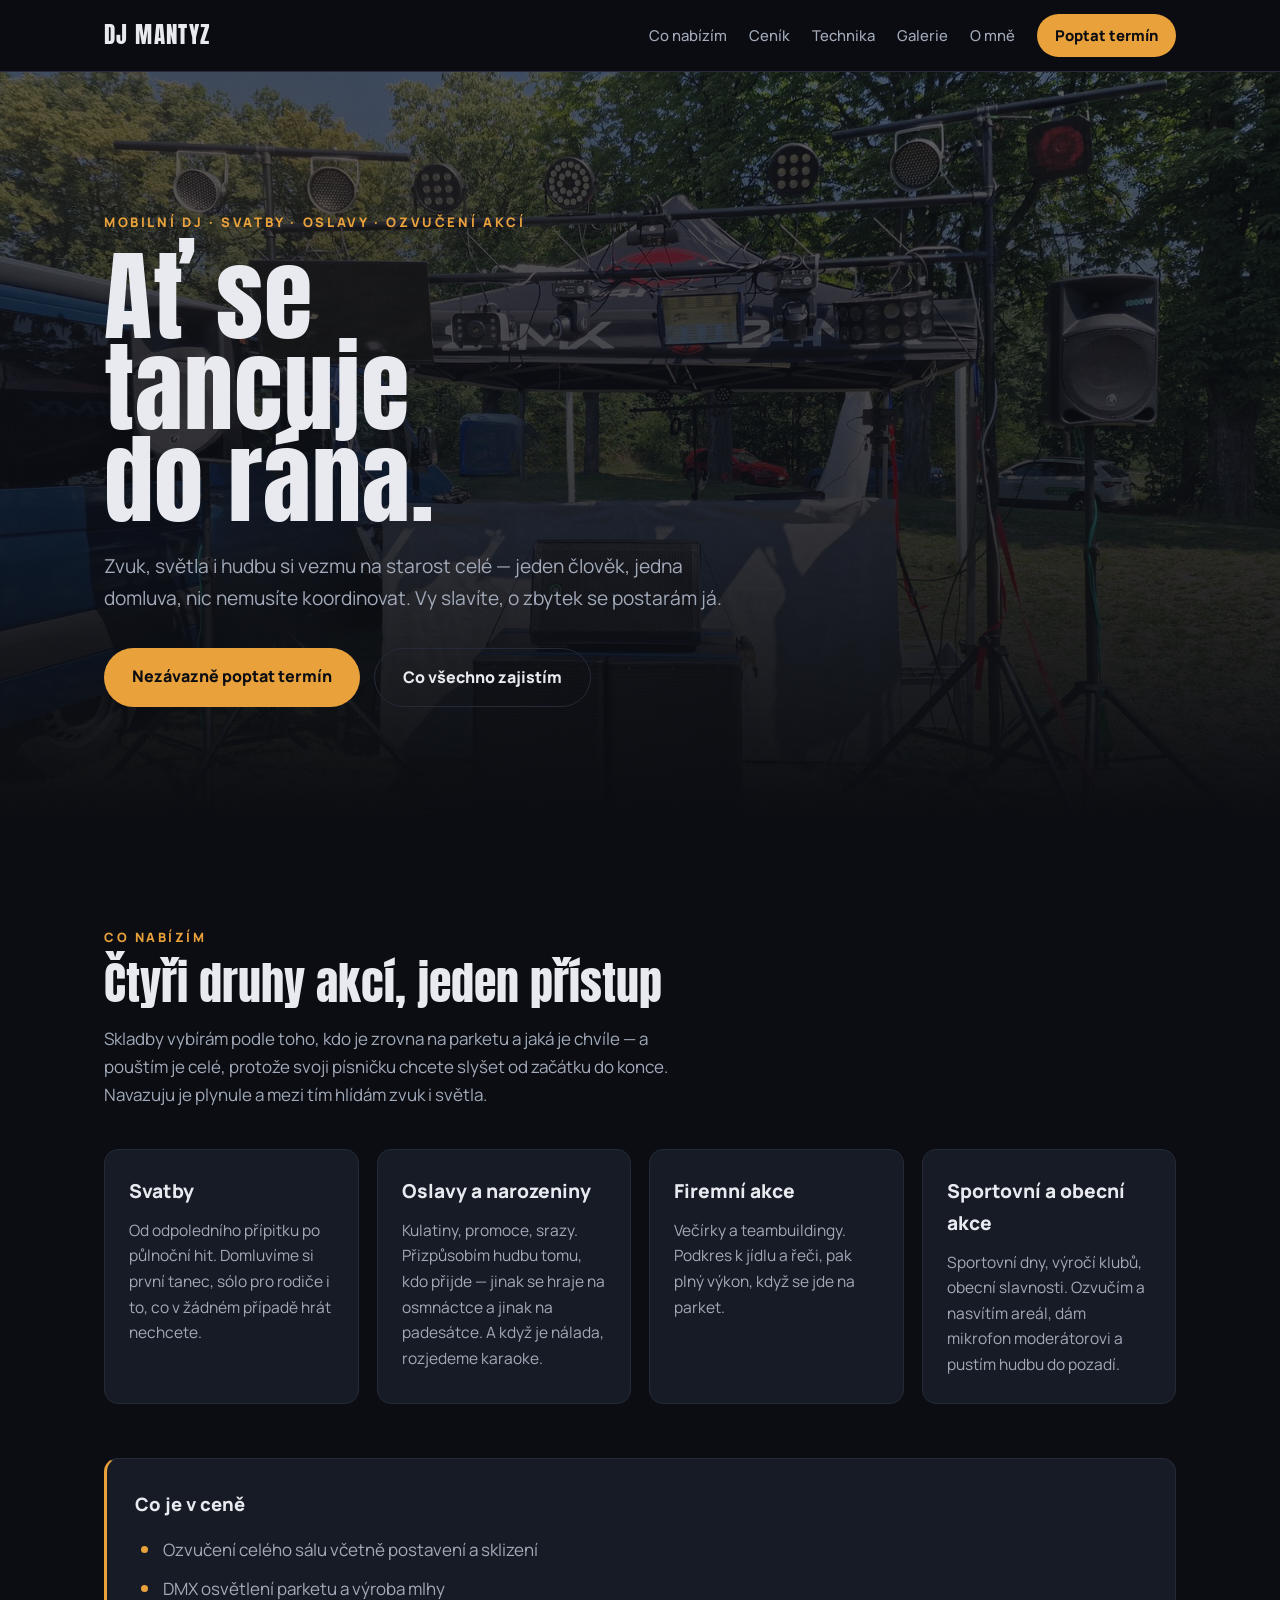
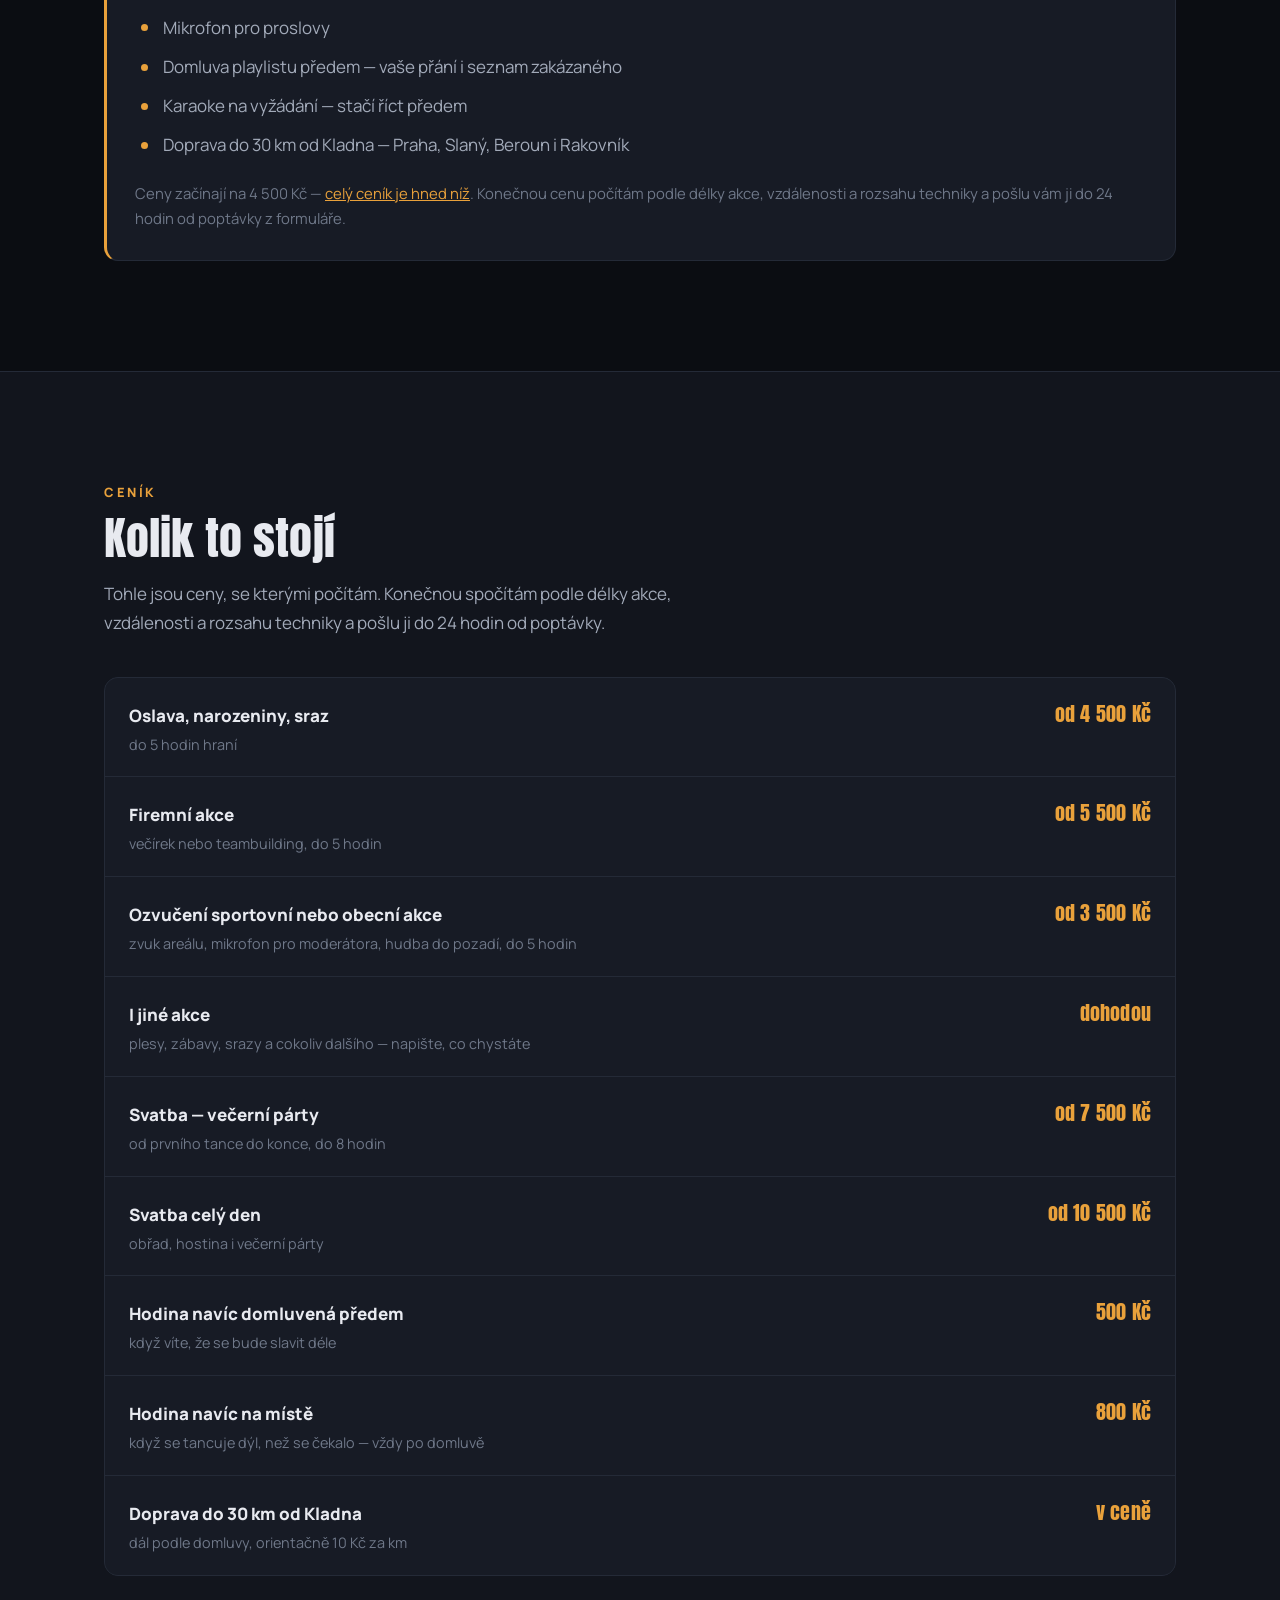
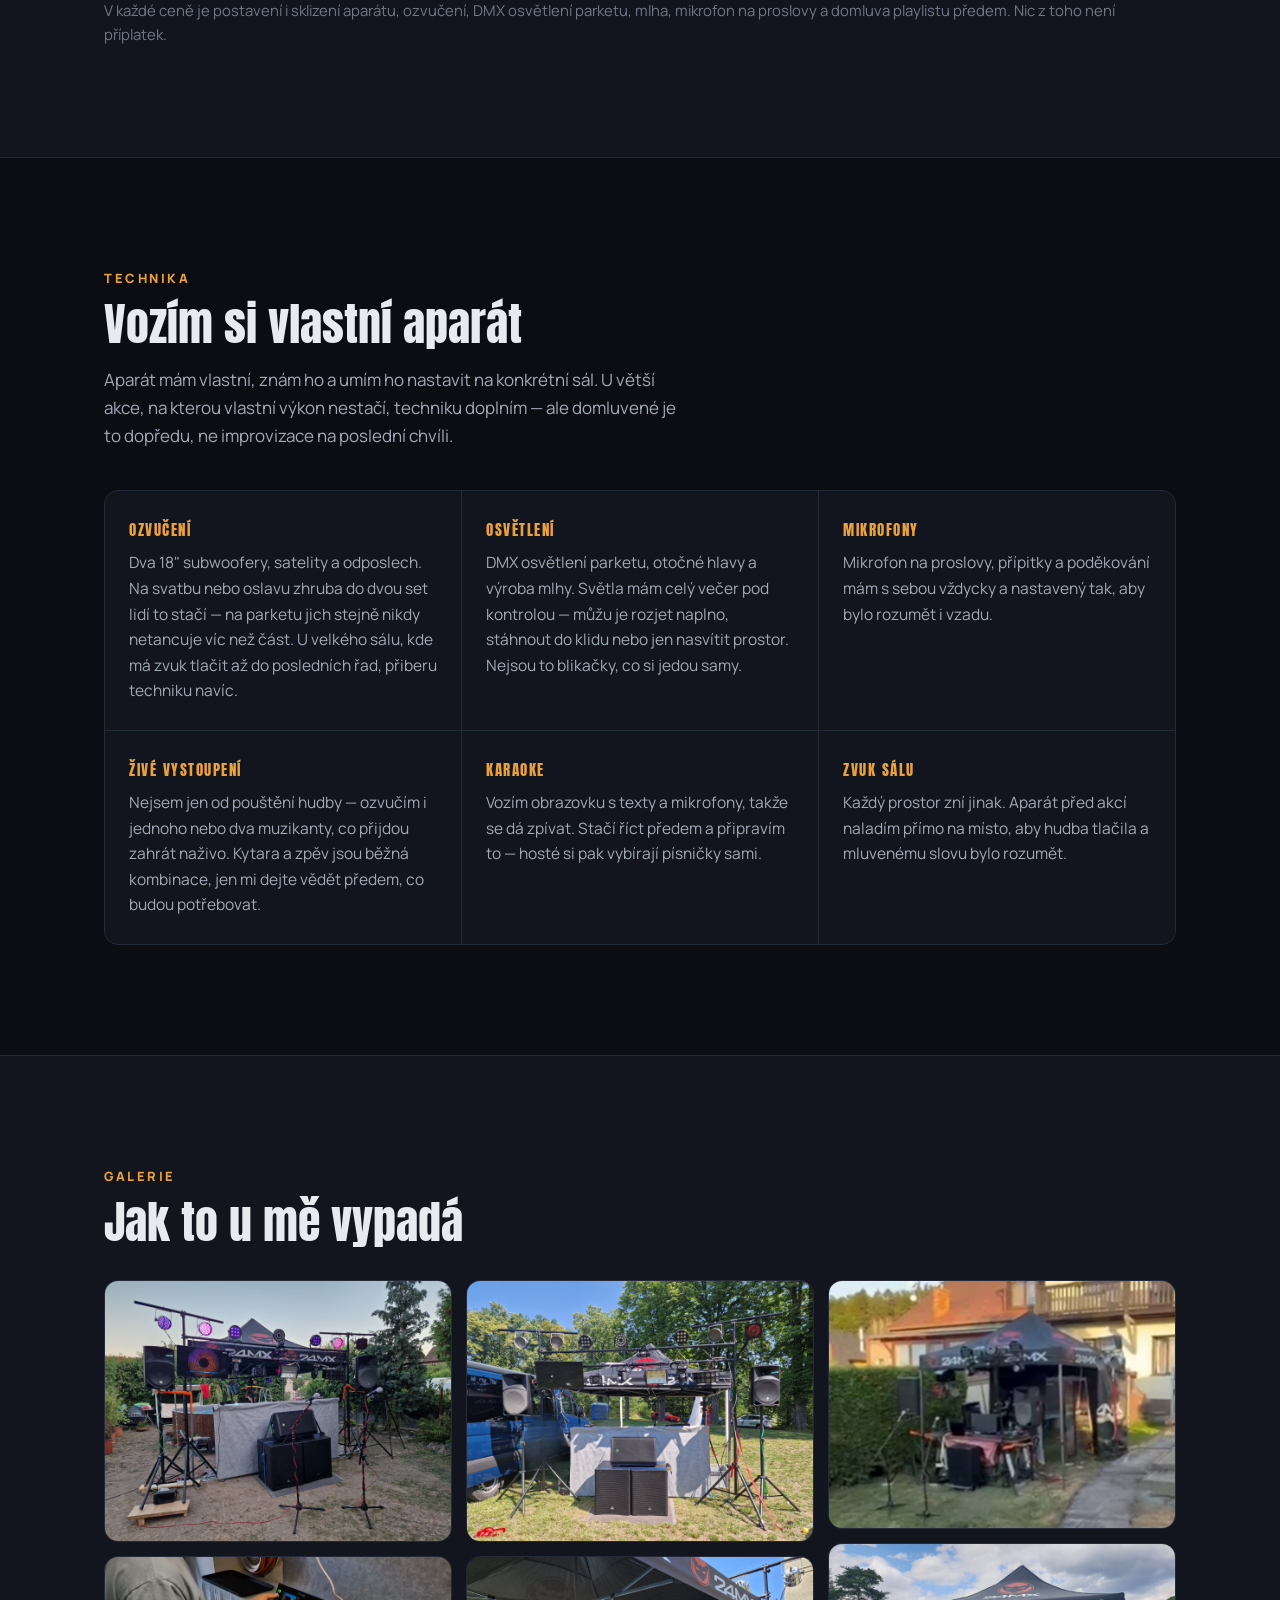
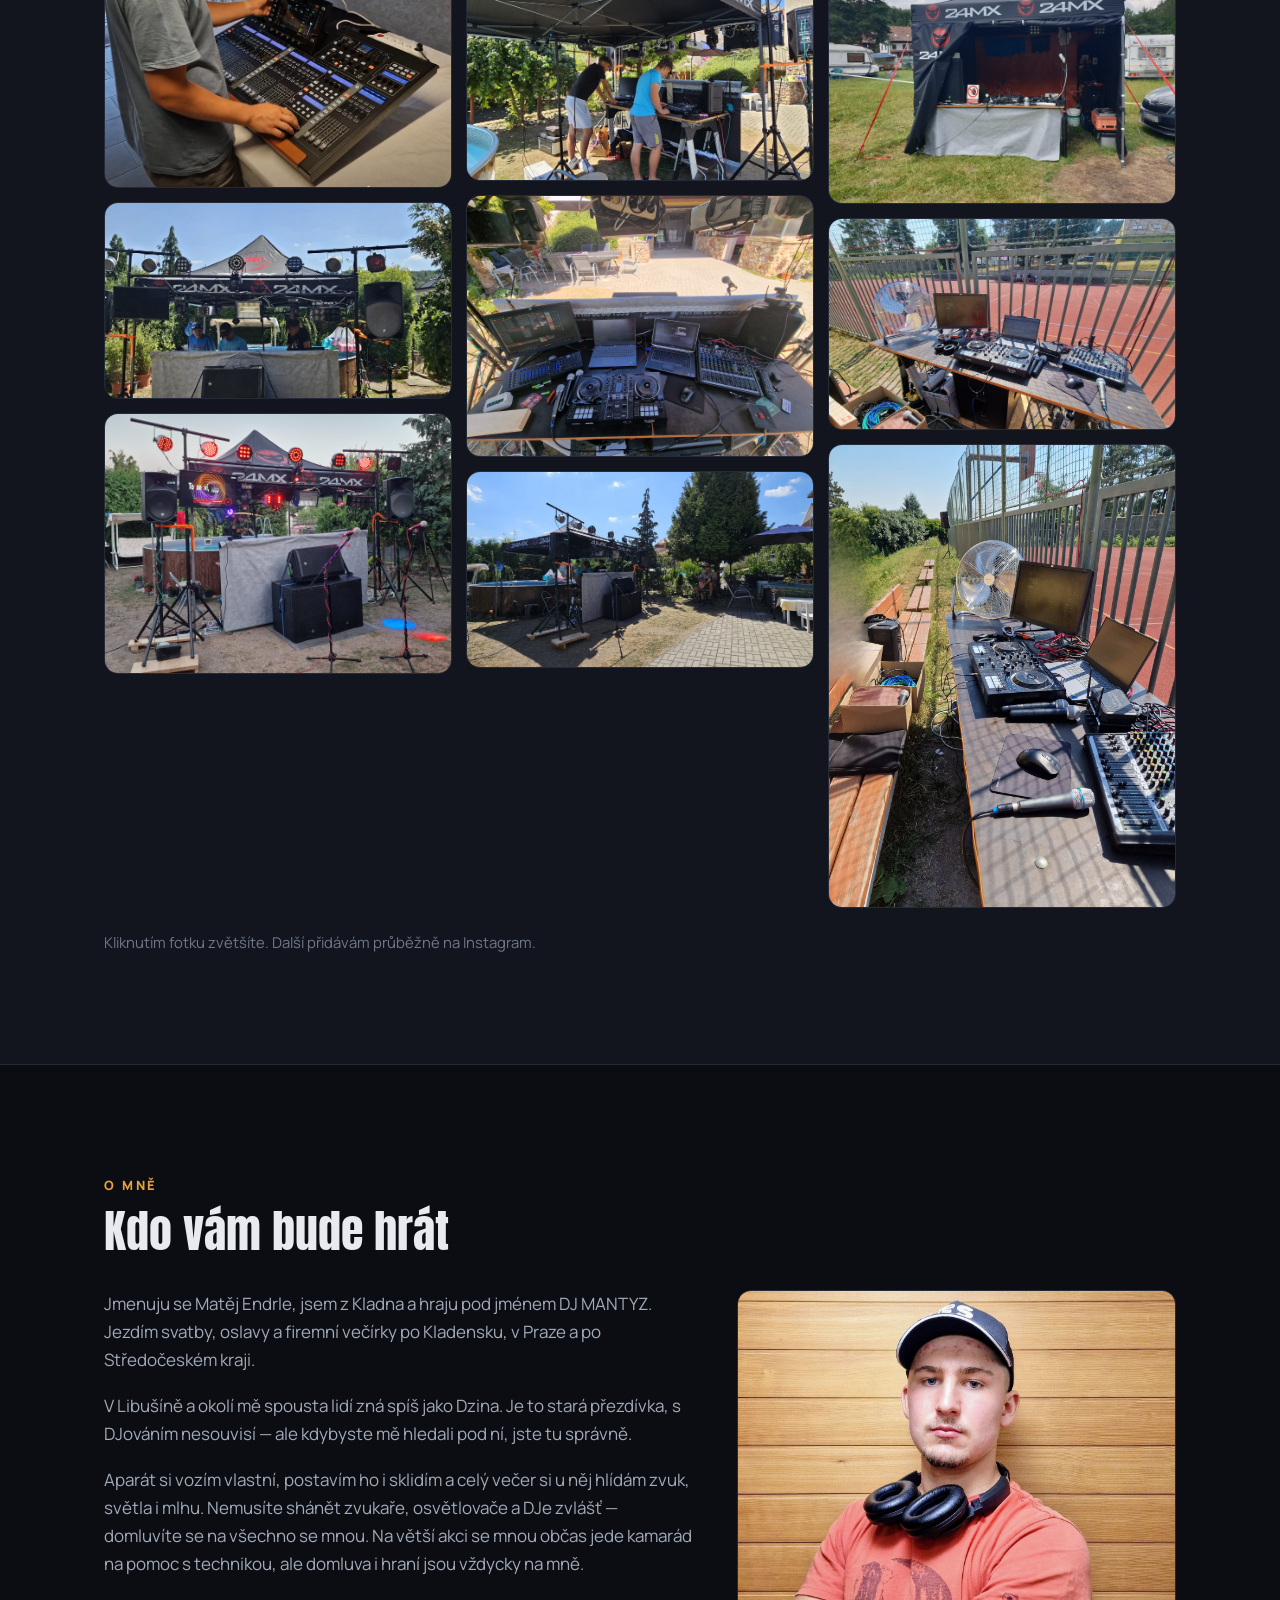
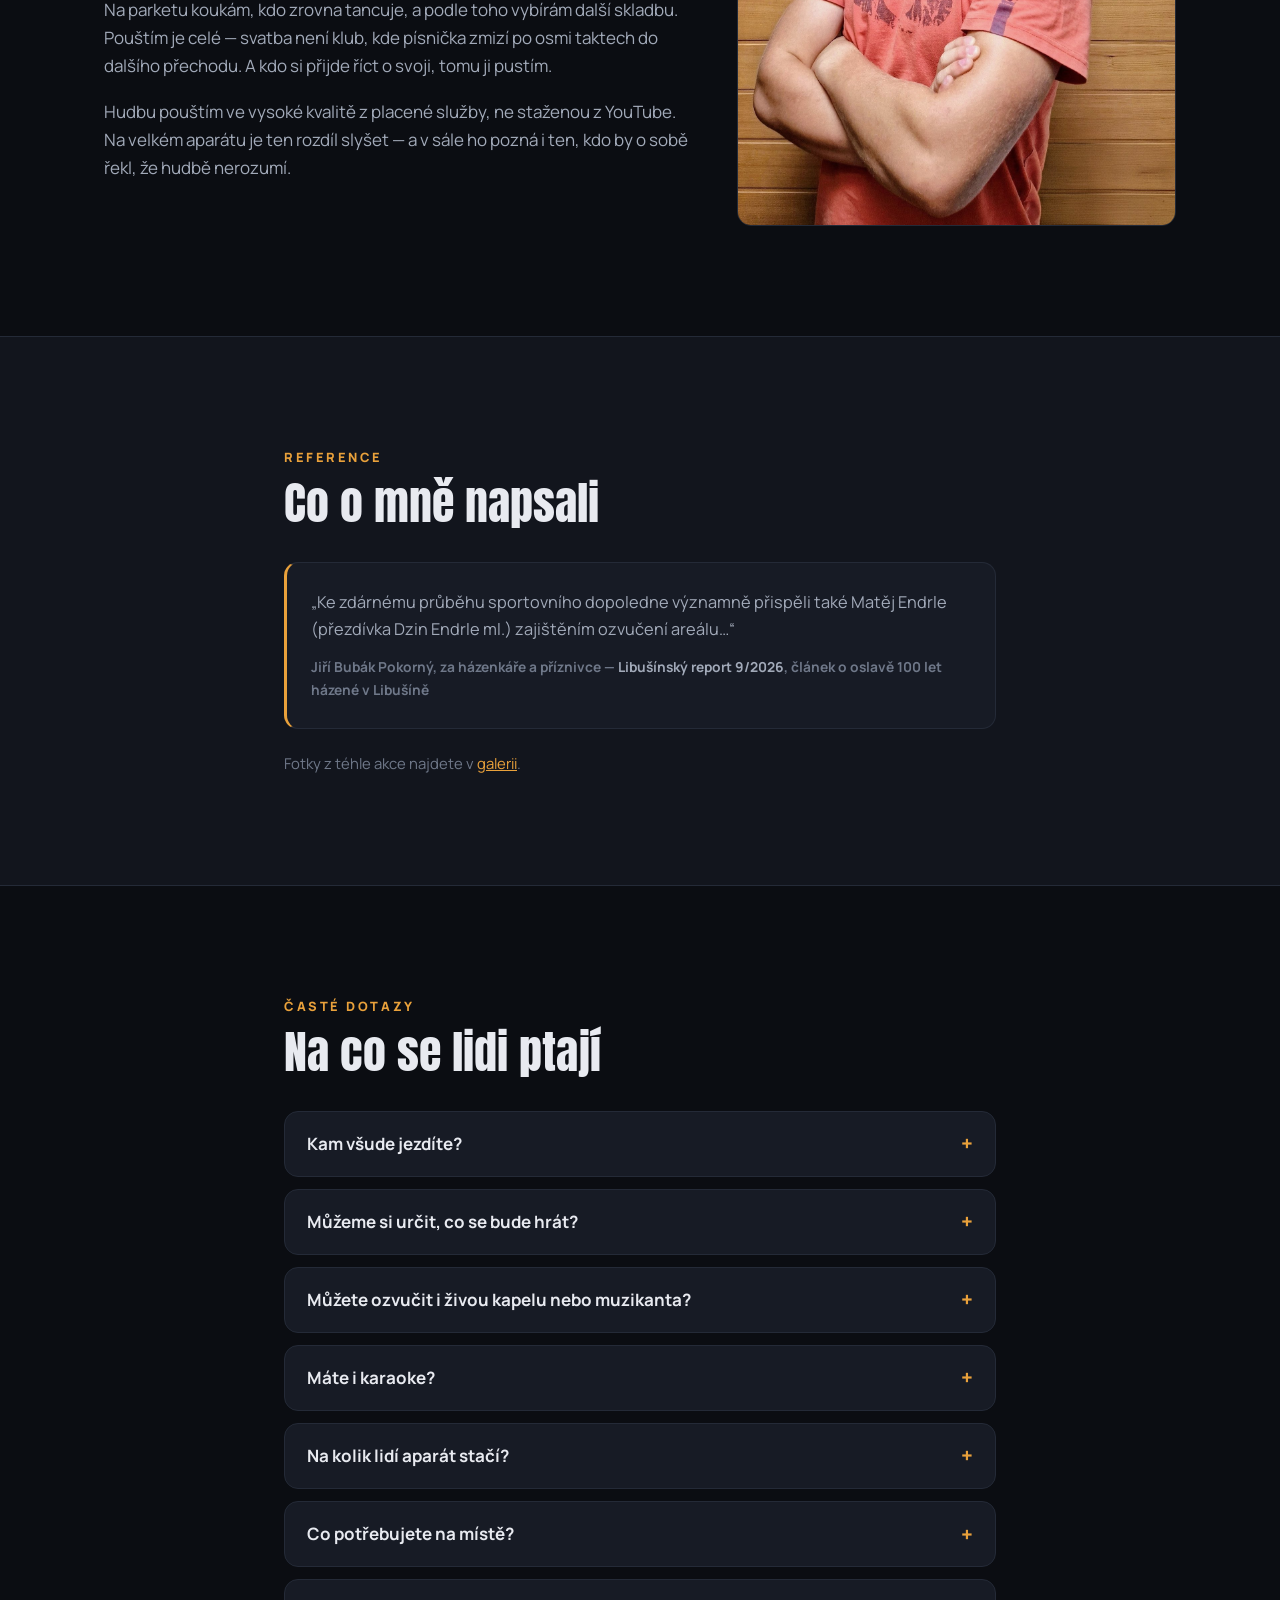
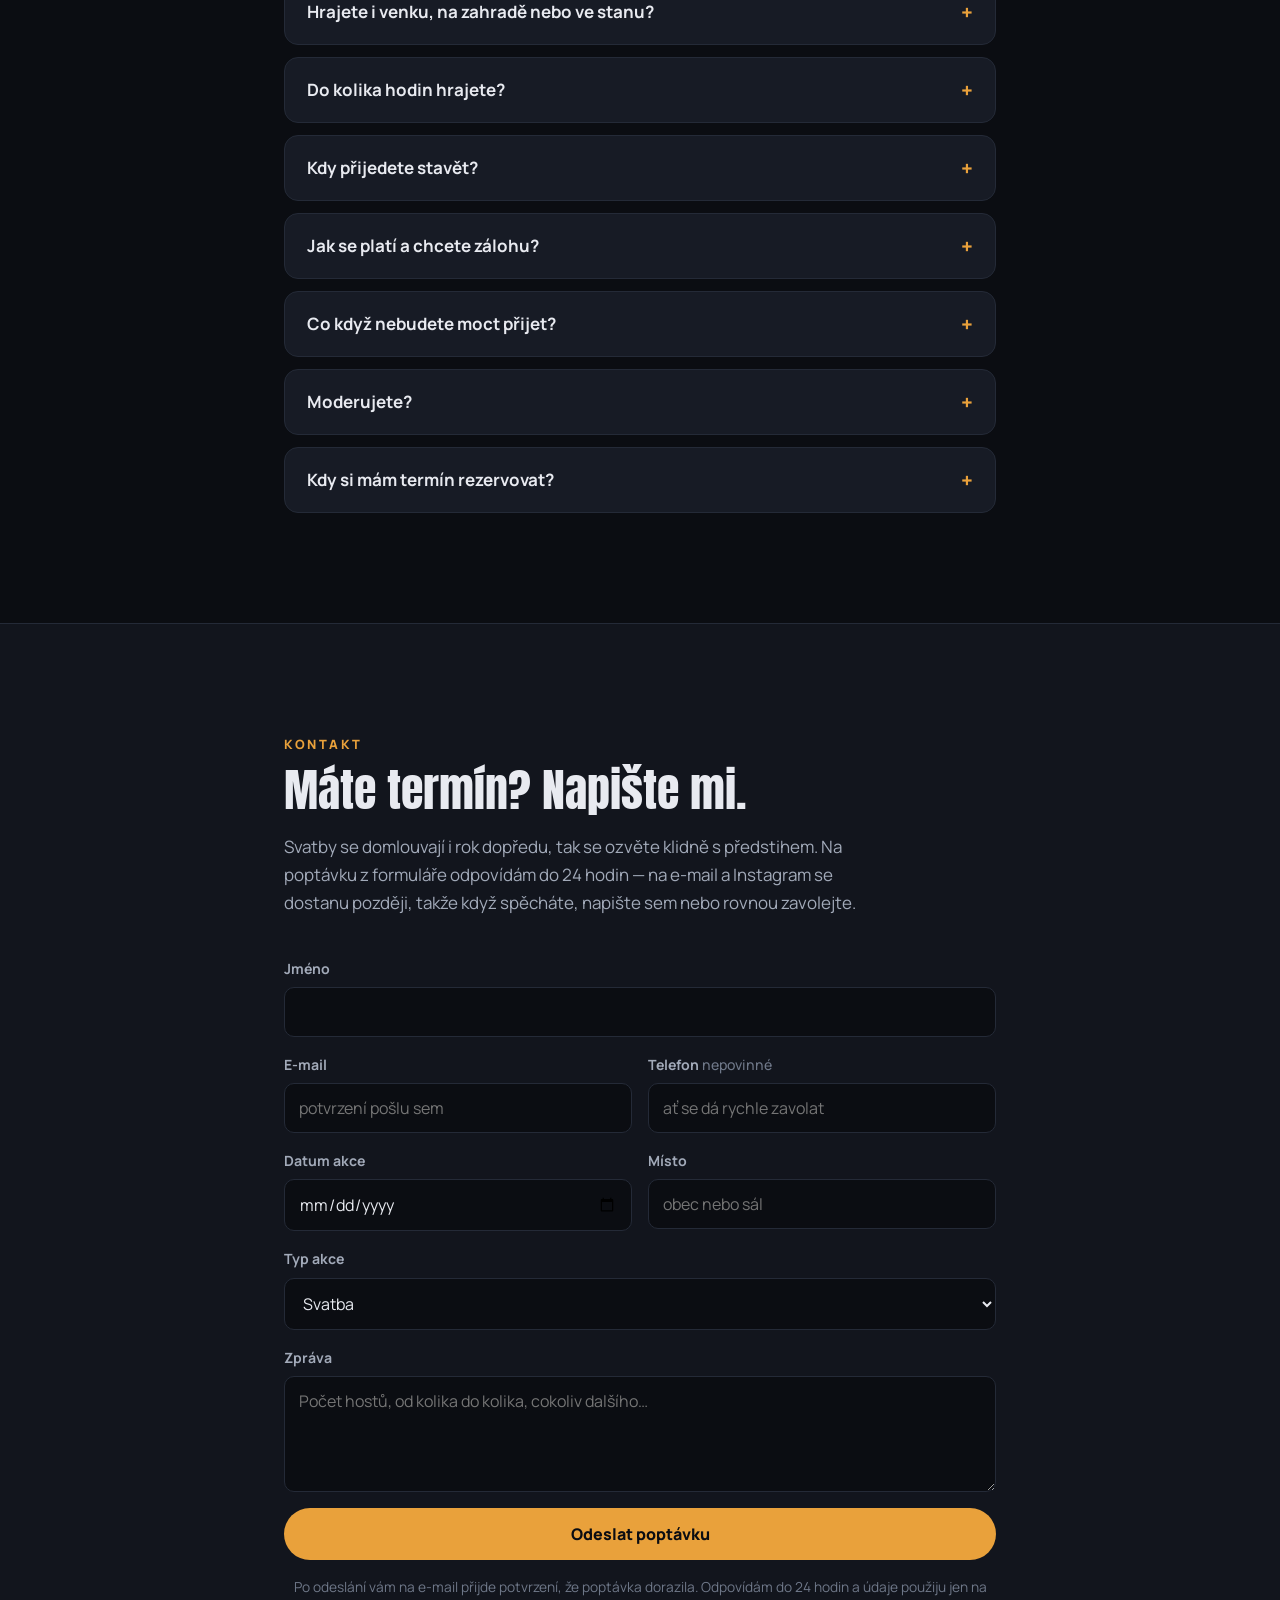
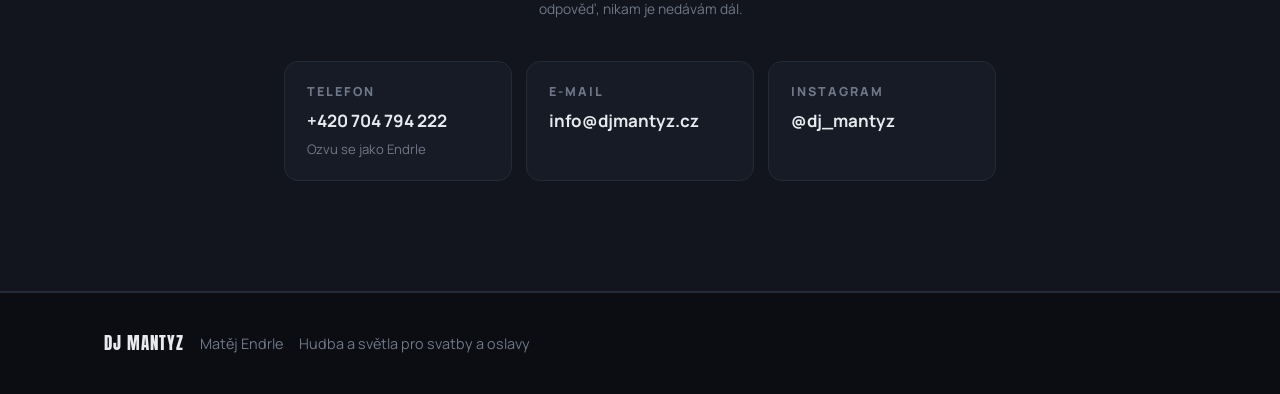
==== index.html @ 93a641a3 "Cenik: polozka "I jine akce" Aby bylo videt, ze nabidka neni jen svatby, oslavy a firemni akce - ple" ====
<!doctype html>
<html lang="cs">
<head>
<meta charset="utf-8">
<meta name="viewport" content="width=device-width, initial-scale=1">
<title>DJ MANTYZ — DJ na svatby a oslavy | Kladno a okolí</title>
<meta name="description" content="Mobilní DJ na svatby, oslavy a firemní akce a ozvučení sportovních a obecních akcí — Kladno, Libušín, Praha a Středočeský kraj. Vlastní zvuk, DMX světla i karaoke, ceny od 3 500 Kč.">

<link rel="canonical" href="https://djmantyz.cz/">

<!-- Otevřený graf pro sdílení na Facebooku / WhatsAppu -->
<meta property="og:title" content="DJ MANTYZ — DJ na svatby a oslavy | Kladno a okolí">
<meta property="og:description" content="Mobilní DJ na svatby, oslavy a firemní akce i ozvučení sportovních a obecních akcí — Kladno a Středočeský kraj. Vlastní ozvučení i DMX osvětlení.">
<meta property="og:type" content="website">
<meta property="og:url" content="https://djmantyz.cz/">
<meta property="og:image" content="https://djmantyz.cz/obr/og.jpg">
<meta property="og:image:width" content="1200">
<meta property="og:image:height" content="630">
<meta property="og:locale" content="cs_CZ">
<meta name="twitter:card" content="summary_large_image">

<link rel="icon" href="favicon.svg" type="image/svg+xml">
<meta name="theme-color" content="#0b0d12">
<meta name="author" content="Matěj Endrle — DJ MANTYZ">

<link rel="preconnect" href="https://fonts.googleapis.com">
<link rel="preconnect" href="https://fonts.gstatic.com" crossorigin>
<link href="https://fonts.googleapis.com/css2?family=Anton&family=Manrope:wght@400;500;700;800&display=swap&subset=latin,latin-ext" rel="stylesheet">
<link rel="stylesheet" href="style.css">
<!-- Strukturovaná data: strojový zápis toho, co je na stránce napsané lidsky.
     Google z toho pozná, že jde o místní firmu, kde působí a za kolik. -->
<script type="application/ld+json">
{
  "@context": "https://schema.org",
  "@type": "MusicGroup",
  "name": "DJ MANTYZ",
  "member": {
    "@type": "Person",
    "name": "Matěj Endrle",
    "alternateName": ["Dzin", "Dzin Endrle ml.", "Džin Endrle"],
    "homeLocation": { "@type": "Place", "name": "Libušín" }
  },
  "genre": "DJ",
  "description": "Mobilní DJ na svatby, oslavy a firemní akce a ozvučení sportovních a obecních akcí. Vlastní ozvučení a DMX osvětlení.",
  "url": "https://djmantyz.cz/",
  "image": "https://djmantyz.cz/obr/og.jpg",
  "telephone": "+420704794222",
  "email": "info@djmantyz.cz",
  "address": {
    "@type": "PostalAddress",
    "addressLocality": "Kladno",
    "addressRegion": "Středočeský kraj",
    "addressCountry": "CZ"
  },
  "areaServed": [
    { "@type": "City", "name": "Kladno" },
    { "@type": "City", "name": "Libušín" },
    { "@type": "City", "name": "Praha" },
    { "@type": "AdministrativeArea", "name": "Středočeský kraj" }
  ],
  "sameAs": ["https://www.instagram.com/dj_mantyz/"],
  "makesOffer": [
    { "@type": "Offer", "name": "DJ na svatbu — večerní párty",
      "priceSpecification": { "@type": "PriceSpecification", "minPrice": 7500, "priceCurrency": "CZK" } },
    { "@type": "Offer", "name": "DJ na svatbu — celý den",
      "priceSpecification": { "@type": "PriceSpecification", "minPrice": 10500, "priceCurrency": "CZK" } },
    { "@type": "Offer", "name": "DJ na oslavu nebo narozeniny",
      "priceSpecification": { "@type": "PriceSpecification", "minPrice": 4500, "priceCurrency": "CZK" } },
    { "@type": "Offer", "name": "DJ na firemní akci",
      "priceSpecification": { "@type": "PriceSpecification", "minPrice": 5500, "priceCurrency": "CZK" } },
    { "@type": "Offer", "name": "Ozvučení sportovní nebo obecní akce",
      "priceSpecification": { "@type": "PriceSpecification", "minPrice": 3500, "priceCurrency": "CZK" } }
  ]
}
</script>
<script type="application/ld+json">
{
  "@context": "https://schema.org",
  "@type": "FAQPage",
  "mainEntity": [
    { "@type": "Question", "name": "Kam všude jezdíte?",
      "acceptedAnswer": { "@type": "Answer", "text": "Kladno a okolí do 30 kilometrů mám v ceně — to je i Praha, Slaný, Beroun nebo Rakovník. Dál se domluvíme, jen k ceně přibude doprava." } },
    { "@type": "Question", "name": "Můžeme si určit, co se bude hrát?",
      "acceptedAnswer": { "@type": "Answer", "text": "Ano. Před akcí si projdeme, co chcete slyšet určitě, co se hrát nemá a na co bude první tanec. Zbytek vybírám podle toho, jak se sál chytá." } },
    { "@type": "Question", "name": "Můžete ozvučit i živou kapelu nebo muzikanta?",
      "acceptedAnswer": { "@type": "Answer", "text": "Jednoho nebo dva muzikanty ano — třeba kytaristu se zpěvem k obřadu nebo k večeři. U větší kapely se domluvíme podle toho, co potřebuje." } },
    { "@type": "Question", "name": "Máte i karaoke?",
      "acceptedAnswer": { "@type": "Answer", "text": "Ano. Vozím obrazovku s texty a mikrofony, takže si hosté můžou zazpívat. Stačí říct předem, ať to na místě připravím." } },
    { "@type": "Question", "name": "Na kolik lidí aparát stačí?",
      "acceptedAnswer": { "@type": "Answer", "text": "Na běžnou svatbu nebo oslavu zhruba do dvou set hostů. Ve větším sále nebo když mají být basy cítit i vzadu, přiberu techniku navíc." } },
    { "@type": "Question", "name": "Co potřebujete na místě?",
      "acceptedAnswer": { "@type": "Answer", "text": "Místo zhruba dva krát dva metry na pult a bedny a běžnou zásuvku 230 V blízko parketu. Na venkovní akci ještě zastřešení nebo stan." } },
    { "@type": "Question", "name": "Hrajete i venku, na zahradě nebo ve stanu?",
      "acceptedAnswer": { "@type": "Answer", "text": "Ano. Aparát zvládne sál i zahradu, výkon nastavím podle prostoru a počtu hostů." } },
    { "@type": "Question", "name": "Co když nebudete moct přijet?",
      "acceptedAnswer": { "@type": "Answer", "text": "Kdyby mi do akce vstoupilo něco vážného, třeba nemoc, dám vám vědět co nejdřív a zálohu vám vrátím celou." } },
    { "@type": "Question", "name": "Kdy si mám termín rezervovat?",
      "acceptedAnswer": { "@type": "Answer", "text": "Svatby se domlouvají klidně rok dopředu. Zkuste napsat i na poslední chvíli — termín může být volný." } }
  ]
}
</script>
</head>
<body>

<header class="hdr">
  <div class="hdr-in">
    <a href="#top" class="brand">DJ&nbsp;MANTYZ</a>
    <button class="burger" onclick="prepniMenu()" aria-label="Menu" aria-expanded="false">
      <span></span><span></span><span></span>
    </button>
    <nav class="nav">
      <a href="#sluzby">Co nabízím</a>
      <a href="#cenik">Ceník</a>
      <a href="#technika">Technika</a>
      <a href="#galerie">Galerie</a>
      <a href="#omne">O mně</a>
      <a href="#kontakt" class="nav-cta">Poptat termín</a>
    </nav>
  </div>
</header>

<main id="top">

  <!-- ============ HERO ============ -->
  <section class="hero">
    <div class="hero-bg" aria-hidden="true"></div>
    <div class="hero-in">
      <p class="eyebrow">Mobilní DJ &middot; svatby &middot; oslavy &middot; ozvučení akcí</p>
      <h1>Ať se<br>tancuje<br>do rána.</h1>
      <p class="lead">
        Zvuk, světla i hudbu si vezmu na starost celé — jeden člověk, jedna domluva,
        nic nemusíte koordinovat. Vy slavíte, o zbytek se postarám já.
      </p>
      <div class="hero-akce">
        <a href="#kontakt" class="btn btn-hlavni">Nezávazně poptat termín</a>
        <a href="#sluzby" class="btn btn-vedlejsi">Co všechno zajistím</a>
      </div>
    </div>
  </section>

  <!-- ============ SLUŽBY ============ -->
  <section id="sluzby" class="sekce">
    <div class="obal">
      <p class="nadpisek">Co nabízím</p>
      <h2>Čtyři druhy akcí, jeden přístup</h2>
      <p class="uvod">
        Skladby vybírám podle toho, kdo je zrovna na parketu a jaká je chvíle —
        a pouštím je celé, protože svoji písničku chcete slyšet od začátku do konce.
        Navazuju je plynule a mezi tím hlídám zvuk i světla.
      </p>

      <div class="karty">
        <article class="karta">
          <h3>Svatby</h3>
          <p>Od odpoledního přípitku po půlnoční hit. Domluvíme si první tanec,
             sólo pro rodiče i to, co v žádném případě hrát nechcete.</p>
        </article>
        <article class="karta">
          <h3>Oslavy a narozeniny</h3>
          <p>Kulatiny, promoce, srazy. Přizpůsobím hudbu tomu, kdo přijde —
             jinak se hraje na osmnáctce a jinak na padesátce. A když je nálada,
             rozjedeme karaoke.</p>
        </article>
        <article class="karta">
          <h3>Firemní akce</h3>
          <p>Večírky a teambuildingy. Podkres k jídlu a řeči, pak plný výkon,
             když se jde na parket.</p>
        </article>
        <article class="karta">
          <h3>Sportovní a obecní akce</h3>
          <p>Sportovní dny, výročí klubů, obecní slavnosti. Ozvučím a nasvítím
             areál, dám mikrofon moderátorovi a pustím hudbu do pozadí.</p>
        </article>
      </div>

      <div class="vcene">
        <h3>Co je v ceně</h3>
        <ul>
          <li>Ozvučení celého sálu včetně postavení a sklizení</li>
          <li>DMX osvětlení parketu a výroba mlhy</li>
          <li>Mikrofon pro proslovy</li>
          <li>Domluva playlistu předem — vaše přání i seznam zakázaného</li>
          <li>Karaoke na vyžádání — stačí říct předem</li>
          <li>Doprava do 30 km od Kladna — Praha, Slaný, Beroun i Rakovník</li>
        </ul>
        <p class="pozn">
          Ceny začínají na 4 500 Kč — <a href="#cenik">celý ceník je hned níž</a>.
          Konečnou cenu počítám podle délky akce, vzdálenosti a rozsahu techniky
          a pošlu vám ji do 24 hodin od poptávky z formuláře.
        </p>
      </div>
    </div>
  </section>


  <!-- ============ CENÍK ============ -->
  <section id="cenik" class="sekce sekce-tmava">
    <div class="obal">
      <p class="nadpisek">Ceník</p>
      <h2>Kolik to stojí</h2>
      <p class="uvod">
        Tohle jsou ceny, se kterými počítám. Konečnou spočítám podle délky akce,
        vzdálenosti a rozsahu techniky a pošlu ji do 24 hodin od poptávky.
      </p>

      <div class="cenik">
        <div class="polozka">
          <span class="polozka-txt">
            <span class="polozka-n">Oslava, narozeniny, sraz</span>
            <span class="polozka-p">do 5 hodin hraní</span>
          </span>
          <span class="polozka-c">od 4 500 Kč</span>
        </div>
        <div class="polozka">
          <span class="polozka-txt">
            <span class="polozka-n">Firemní akce</span>
            <span class="polozka-p">večírek nebo teambuilding, do 5 hodin</span>
          </span>
          <span class="polozka-c">od 5 500 Kč</span>
        </div>
        <div class="polozka">
          <span class="polozka-txt">
            <span class="polozka-n">Ozvučení sportovní nebo obecní akce</span>
            <span class="polozka-p">zvuk areálu, mikrofon pro moderátora, hudba do pozadí, do 5 hodin</span>
          </span>
          <span class="polozka-c">od 3 500 Kč</span>
        </div>
        <div class="polozka">
          <span class="polozka-txt">
            <span class="polozka-n">I jiné akce</span>
            <span class="polozka-p">plesy, zábavy, srazy a cokoliv dalšího — napište, co chystáte</span>
          </span>
          <span class="polozka-c">dohodou</span>
        </div>
        <div class="polozka">
          <span class="polozka-txt">
            <span class="polozka-n">Svatba — večerní párty</span>
            <span class="polozka-p">od prvního tance do konce, do 8 hodin</span>
          </span>
          <span class="polozka-c">od 7 500 Kč</span>
        </div>
        <div class="polozka">
          <span class="polozka-txt">
            <span class="polozka-n">Svatba celý den</span>
            <span class="polozka-p">obřad, hostina i večerní párty</span>
          </span>
          <span class="polozka-c">od 10 500 Kč</span>
        </div>
        <div class="polozka">
          <span class="polozka-txt">
            <span class="polozka-n">Hodina navíc domluvená předem</span>
            <span class="polozka-p">když víte, že se bude slavit déle</span>
          </span>
          <span class="polozka-c">500 Kč</span>
        </div>
        <div class="polozka">
          <span class="polozka-txt">
            <span class="polozka-n">Hodina navíc na místě</span>
            <span class="polozka-p">když se tancuje dýl, než se čekalo — vždy po domluvě</span>
          </span>
          <span class="polozka-c">800 Kč</span>
        </div>
        <div class="polozka">
          <span class="polozka-txt">
            <span class="polozka-n">Doprava do 30 km od Kladna</span>
            <span class="polozka-p">dál podle domluvy, orientačně 10 Kč za km</span>
          </span>
          <span class="polozka-c">v ceně</span>
        </div>
      </div>

      <p class="pozn">
        V každé ceně je postavení i sklizení aparátu, ozvučení, DMX osvětlení parketu,
        mlha, mikrofon na proslovy a domluva playlistu předem. Nic z toho není příplatek.
      </p>
    </div>
  </section>

  <!-- ============ TECHNIKA ============ -->
  <section id="technika" class="sekce">
    <div class="obal">
      <p class="nadpisek">Technika</p>
      <h2>Vozím si vlastní aparát</h2>
      <p class="uvod">
        Aparát mám vlastní, znám ho a umím ho nastavit na konkrétní sál.
        U větší akce, na kterou vlastní výkon nestačí, techniku doplním —
        ale domluvené je to dopředu, ne improvizace na poslední chvíli.
      </p>

      <div class="specs">
        <div class="spec">
          <span class="spec-k">Ozvučení</span>
          <span class="spec-v">Dva 18" subwoofery, satelity a odposlech.
            Na svatbu nebo oslavu zhruba do dvou set lidí to stačí — na parketu
            jich stejně nikdy netancuje víc než část. U velkého sálu, kde má
            zvuk tlačit až do posledních řad, přiberu techniku navíc.</span>
        </div>
        <div class="spec">
          <span class="spec-k">Osvětlení</span>
          <span class="spec-v">DMX osvětlení parketu, otočné hlavy a výroba mlhy.
            Světla mám celý večer pod kontrolou — můžu je rozjet naplno, stáhnout
            do klidu nebo jen nasvítit prostor. Nejsou to blikačky, co si jedou samy.</span>
        </div>
        <div class="spec">
          <span class="spec-k">Mikrofony</span>
          <span class="spec-v">Mikrofon na proslovy, přípitky a poděkování mám
            s sebou vždycky a nastavený tak, aby bylo rozumět i vzadu.</span>
        </div>
        <div class="spec">
          <span class="spec-k">Živé vystoupení</span>
          <span class="spec-v">Nejsem jen od pouštění hudby — ozvučím i jednoho
            nebo dva muzikanty, co přijdou zahrát naživo. Kytara a zpěv jsou
            běžná kombinace, jen mi dejte vědět předem, co budou potřebovat.</span>
        </div>
        <div class="spec">
          <span class="spec-k">Karaoke</span>
          <span class="spec-v">Vozím obrazovku s texty a mikrofony, takže se dá
            zpívat. Stačí říct předem a připravím to — hosté si pak vybírají
            písničky sami.</span>
        </div>
        <div class="spec">
          <span class="spec-k">Zvuk sálu</span>
          <span class="spec-v">Každý prostor zní jinak. Aparát před akcí naladím
            přímo na místo, aby hudba tlačila a mluvenému slovu bylo rozumět.</span>
        </div>
      </div>
    </div>
  </section>

  <!-- ============ GALERIE ============ -->
  <section id="galerie" class="sekce sekce-tmava">
    <div class="obal">
      <p class="nadpisek">Galerie</p>
      <h2>Jak to u mě vypadá</h2>

      <!--
        Další fotky přidáš tak, že zkopíruješ jeden blok <figure>
        a přepíšeš název souboru. Obrázky patří do složky obr/.
      -->
      <div class="galerie">
        <figure class="foto"><img src="obr/sestava-vecer.jpg" alt="Postavená sestava na zahradní akci — světelná rampa, reproboxy a subwoofery za soumraku" loading="lazy"></figure>
        <figure class="foto"><img src="obr/wing-pult.jpg" alt="Nastavování zvuku na mixážním pultu Behringer WING" loading="lazy"></figure>
        <figure class="foto"><img src="obr/rampa-cela.jpg" alt="Celá světelná rampa postavená na zahradní akci — devět reflektorů a reproboxy" loading="lazy"></figure>
        <figure class="foto"><img src="obr/sestava-cervena.jpg" alt="Rampa nasvícená do červena nad parketem na venkovní akci" loading="lazy"></figure>
        <figure class="foto"><img src="obr/rampa-svetla.jpg" alt="Světelná rampa s DMX reflektory a reproboxy na venkovní akci" loading="lazy"></figure>
        <figure class="foto"><img src="obr/priprava-stan.jpg" alt="Příprava techniky pod stanem před začátkem akce" loading="lazy"></figure>
        <figure class="foto"><img src="obr/pult-pohled.jpg" alt="Pohled od pultu — kontroler, notebooky, mixážní pult a světelný pult" loading="lazy"></figure>
        <figure class="foto"><img src="obr/ozvuceni-kytara.jpg" alt="Ozvučení kytaristy hrajícího naživo na zahradní akci" loading="lazy"></figure>
        <figure class="foto"><img src="obr/stan-akce.jpg" alt="Postavený stan s technikou na zahradní akci za podvečera" loading="lazy"></figure>
        <figure class="foto"><img src="obr/stan-24mx.jpg" alt="Postavený DJ stan s technikou na venkovní akci" loading="lazy"></figure>
        <figure class="foto"><img src="obr/pult-hriste.jpg" alt="Ozvučení oslavy 100 let házené v Libušíně — pult u školního hřiště" loading="lazy"></figure>
        <figure class="foto"><img src="obr/pult-detail.jpg" alt="100 let házené v Libušíně — pult s mixem a mikrofony pro moderátora" loading="lazy"></figure>
      </div>
      <p class="pozn">Kliknutím fotku zvětšíte. Další přidávám průběžně na Instagram.</p>
    </div>
  </section>


  <!-- ============ UKÁZKY (PŘIPRAVENO, ZATÍM SKRYTÉ) ============
       Až budeš mít video z akce nebo mix, smaž značky komentáře kolem
       celé sekce a doplň odkaz. U YouTube vezmi z adresy jen kód videa
       a dej ho místo VIDEO_KOD.
       Nezapomeň pak přidat odkaz do menu nahoře: a href="#ukazky" Ukázky

  <section id="ukazky" class="sekce sekce-tmava">
    <div class="obal">
      <p class="nadpisek">Ukázky</p>
      <h2>Jak to u mě zní</h2>
      <p class="uvod">Kousek z akce — ať víte, do čeho jdete, ještě než se ozvete.</p>
      <div class="video">
        <iframe src="https://www.youtube-nocookie.com/embed/VIDEO_KOD"
                title="Ukázka z akce — DJ MANTYZ"
                loading="lazy" allowfullscreen></iframe>
      </div>
    </div>
  </section>
  ============================================================ -->

  <!-- ============ O MNĚ ============ -->
  <section id="omne" class="sekce">
    <div class="obal">
      <p class="nadpisek">O mně</p>
      <h2>Kdo vám bude hrát</h2>

      <div class="omne">
        <div class="omne-txt">
          <p>
            Jmenuju se Matěj Endrle, jsem z Kladna a hraju pod jménem DJ MANTYZ.
            Jezdím svatby, oslavy a firemní večírky po Kladensku, v Praze
            a po Středočeském kraji.
          </p>
          <p>
            V Libušíně a okolí mě spousta lidí zná spíš jako Dzina. Je to stará
            přezdívka, s DJováním nesouvisí — ale kdybyste mě hledali pod ní,
            jste tu správně.
          </p>
          <p>
            Aparát si vozím vlastní, postavím ho i sklidím a celý večer
            si u něj hlídám zvuk, světla i mlhu. Nemusíte shánět zvukaře,
            osvětlovače a DJe zvlášť — domluvíte se na všechno se mnou.
            Na větší akci se mnou občas jede kamarád na pomoc s technikou,
            ale domluva i hraní jsou vždycky na mně.
          </p>
          <p>
            Na parketu koukám, kdo zrovna tancuje, a podle toho vybírám další skladbu.
            Pouštím je celé — svatba není klub, kde písnička zmizí po osmi taktech
            do dalšího přechodu. A kdo si přijde říct o svoji, tomu ji pustím.
          </p>
          <p>
            Hudbu pouštím ve vysoké kvalitě z placené služby, ne staženou z YouTube.
            Na velkém aparátu je ten rozdíl slyšet — a v sále ho pozná i ten,
            kdo by o sobě řekl, že hudbě nerozumí.
          </p>
        </div>

        <figure class="omne-foto">
          <img src="obr/matej.jpg" alt="Matěj Endrle — DJ MANTYZ se sluchátky na krku" loading="lazy">
        </figure>
      </div>
    </div>
  </section>

  <!-- ============ REFERENCE ============
       Další reference přidáš zkopírováním jedné <figure class="ref">.
       Vymyšlené tam nedávej, pozná se to. -->
  <section id="reference" class="sekce sekce-tmava">
    <div class="obal obal-uzky">
      <p class="nadpisek">Reference</p>
      <h2>Co o mně napsali</h2>
      <div class="reference">
        <figure class="ref">
          <blockquote>„Ke zdárnému průběhu sportovního dopoledne významně přispěli
            také Matěj Endrle (přezdívka Dzin Endrle ml.) zajištěním ozvučení areálu…“</blockquote>
          <figcaption>
            Jiří Bubák Pokorný, za házenkáře a příznivce —
            <cite>Libušínský report 9/2026</cite>, článek o oslavě 100 let házené v Libušíně
          </figcaption>
        </figure>
      </div>
      <p class="pozn">Fotky z téhle akce najdete v <a href="#galerie">galerii</a>.</p>
    </div>
  </section>

  <!-- ============ ČASTÉ DOTAZY ============ -->
  <section id="faq" class="sekce">
    <div class="obal obal-uzky">
      <p class="nadpisek">Časté dotazy</p>
      <h2>Na co se lidi ptají</h2>

      <div class="faq">
        <details>
          <summary>Kam všude jezdíte?</summary>
          <p>Kladno a okolí do 30 kilometrů mám v ceně — to je i Praha, Slaný,
             Beroun nebo Rakovník. Dál to záleží na domluvě: když termín i cesta
             vyjdou, dojedu i dál, orientačně za 10 Kč za kilometr navíc.</p>
        </details>
        <details>
          <summary>Můžeme si určit, co se bude hrát?</summary>
          <p>Nejen můžete, já o to stojím. Před akcí si projdeme, co chcete slyšet
             určitě, co se hrát nemá v žádném případě a na co bude první tanec.
             Zbytek vybírám podle toho, jak se sál chytá.</p>
        </details>
        <details>
          <summary>Můžete ozvučit i živou kapelu nebo muzikanta?</summary>
          <p>Jednoho nebo dva muzikanty ano — třeba kytaristu se zpěvem
             k obřadu nebo k večeři, to už jsem dělal. U větší kapely
             se domluvíme podle toho, co potřebuje; na to už je potřeba
             víc techniky a je lepší vědět to s předstihem.</p>
        </details>
        <details>
          <summary>Máte i karaoke?</summary>
          <p>Mám. Vozím obrazovku s texty a mikrofony, takže si hosté můžou
             zazpívat. Řekněte mi to předem, ať to na místě připravím —
             na svatbě se to hodí spíš na pozdější večer, až se lidi rozjedou.</p>
        </details>
        <details>
          <summary>Na kolik lidí aparát stačí?</summary>
          <p>Na běžnou svatbu nebo oslavu zhruba do dvou set hostů. Tancuje
             vždycky jen část lidí a ti jsou u parketu, takže o zvuk je
             postaráno tam, kde ho je potřeba. Ve větším sále nebo když chcete,
             aby basy byly cítit i vzadu, řekněte mi to předem — přiberu
             techniku navíc.</p>
        </details>
        <details>
          <summary>Co potřebujete na místě?</summary>
          <p>Uvnitř počítejte zhruba se třemi krát dvěma metry na pult a bedny,
             venku s plnou sestavou spíš s pěti krát čtyřmi — samotná rampa se světly
             má přes čtyři metry. Ideální je přívod 400 V / 16 A. Zahraju i z běžné
             230V zásuvky, ale pak musím část světel a efektů nechat vypnutou.
             Pošlete mi fotku prostoru a řeknu vám, jak to tam postavím.</p>
        </details>
        <details>
          <summary>Hrajete i venku, na zahradě nebo ve stanu?</summary>
          <p>Hraju, jen potřebuju vědět předem. Technika musí být pod střechou —
             bedny mají papírové membrány a déšť jim nesvědčí. Menší stan vozím
             vlastní, vejde se pod něj ale jen pult. Aby byla v suchu i rampa
             a bedny, je potřeba velký stan nebo pergola přes celou sestavu.</p>
        </details>
        <details>
          <summary>Do kolika hodin hrajete?</summary>
          <p>Klidně do rána. Řídím se tím, do kolika se smí v místě konání hrát —
             to si zjistíme předem. Když akce začíná odpoledne, hraní do třetí
             nebo do čtvrté není nic neobvyklého.</p>
        </details>
        <details>
          <summary>Kdy přijedete stavět?</summary>
          <p>Tak, aby bylo postavené a odzvučené dřív, než dorazí hosté —
             u plné sestavy s rampou a stanem to znamená několik hodin před
             začátkem. Přesný čas si domluvíme podle místa a podle toho,
             co všechno budu vézt.</p>
        </details>
        <details>
          <summary>Jak se platí a chcete zálohu?</summary>
          <p>Termín rezervuju po zaplacení zálohy 2 000 Kč. Zbytek
             zaplatíte na konci akce — v hotovosti, nebo převodem, klidně
             rovnou přes QR kód v mobilu. Když akci zrušíte víc než měsíc
             dopředu, zálohu vracím.</p>
        </details>
        <details>
          <summary>Co když nebudete moct přijet?</summary>
          <p>Kdyby mi do akce vstoupilo něco vážného, třeba nemoc, dám vám
             vědět co nejdřív a zálohu vám vrátím celou.</p>
        </details>
        <details>
          <summary>Moderujete?</summary>
          <p>Moderování celého večera nenabízím. Pár organizačních vět do mikrofonu —
             kam se jde, co bude následovat, kdo má slovo — samozřejmě řeknu.</p>
        </details>
        <details>
          <summary>Kdy si mám termín rezervovat?</summary>
          <p>Svatby se domlouvají klidně rok dopředu, takže čím dřív, tím líp.
             Ale zkuste napsat i na poslední chvíli — termín může být volný.</p>
        </details>
      </div>
    </div>
  </section>

  <!-- ============ KONTAKT ============ -->
  <section id="kontakt" class="sekce sekce-tmava">
    <div class="obal obal-uzky">
      <p class="nadpisek">Kontakt</p>
      <h2>Máte termín? Napište mi.</h2>
      <p class="uvod">
        Svatby se domlouvají i rok dopředu, tak se ozvěte klidně s předstihem.
        Na poptávku z formuláře odpovídám do 24 hodin — na e-mail a Instagram
        se dostanu později, takže když spěcháte, napište sem nebo rovnou zavolejte.
      </p>

      <form class="form" id="poptavka" novalidate>
        <!-- Past na roboty: schované políčko, které člověk nevyplní. -->
        <div class="past" aria-hidden="true">
          <label for="web">Nevyplňujte</label>
          <input id="web" name="web" type="text" tabindex="-1" autocomplete="off">
        </div>

        <div class="pole">
          <label for="jmeno">Jméno</label>
          <input id="jmeno" name="jmeno" type="text" required autocomplete="name">
        </div>
        <div class="dvojice">
          <div class="pole">
            <label for="email">E-mail</label>
            <input id="email" name="email" type="email" required autocomplete="email"
                   placeholder="potvrzení pošlu sem">
          </div>
          <div class="pole">
            <label for="telefon">Telefon <span class="nepovinne">nepovinné</span></label>
            <input id="telefon" name="telefon" type="tel" autocomplete="tel"
                   placeholder="ať se dá rychle zavolat">
          </div>
        </div>
        <div class="dvojice">
          <div class="pole">
            <label for="datum">Datum akce</label>
            <input id="datum" name="datum" type="date">
          </div>
          <div class="pole">
            <label for="misto">Místo</label>
            <input id="misto" name="misto" type="text" placeholder="obec nebo sál">
          </div>
        </div>
        <div class="pole">
          <label for="typ">Typ akce</label>
          <select id="typ" name="typ">
            <option>Svatba</option>
            <option>Oslava / narozeniny</option>
            <option>Firemní akce</option>
            <option>Sportovní / obecní akce</option>
            <option>Jiné</option>
          </select>
        </div>
        <div class="pole">
          <label for="zprava">Zpráva</label>
          <textarea id="zprava" name="zprava" rows="4" placeholder="Počet hostů, od kolika do kolika, cokoliv dalšího…"></textarea>
        </div>

        <button type="submit" class="btn btn-hlavni sirokytlacitko">Odeslat poptávku</button>
        <p id="stav-formulare" class="form-stav" role="status"></p>
        <p class="form-pozn">
          Po odeslání vám na e-mail přijde potvrzení, že poptávka dorazila.
          Odpovídám do 24 hodin a údaje použiju jen na odpověď, nikam je nedávám dál.
        </p>
      </form>

      <div class="primy-kontakt">
        <a class="kk" href="tel:+420704794222">
          <span class="kk-k">Telefon</span><span class="kk-v">+420 704 794 222</span>
          <span class="kk-pozn">Ozvu se jako Endrle</span>
        </a>
        <a class="kk" href="mailto:info@djmantyz.cz?subject=Popt%C3%A1vka%20term%C3%ADnu">
          <span class="kk-k">E-mail</span><span class="kk-v">info@djmantyz.cz</span>
        </a>
        <a class="kk" href="https://www.instagram.com/dj_mantyz/" target="_blank" rel="noopener">
          <span class="kk-k">Instagram</span><span class="kk-v">@dj_mantyz</span>
        </a>
      </div>
    </div>
  </section>


<!-- Prohlížeč fotek. Otevře se po kliknutí na fotku v galerii. -->
<div class="lupa" id="lupa" hidden>
  <button class="lupa-zavrit" type="button" aria-label="Zavřít">&times;</button>
  <button class="lupa-sip lupa-zpet" type="button" aria-label="Předchozí fotka">&#8249;</button>
  <img class="lupa-foto" id="lupa-foto" src="" alt="">
  <button class="lupa-sip lupa-dal" type="button" aria-label="Další fotka">&#8250;</button>
  <p class="lupa-popis" id="lupa-popis"></p>
</div>


<!-- Nabídka, jak mi napsat. Nespoléhá na to, že návštěvník má
     v počítači nastavený poštovní program — vybere si sám. -->
<div class="posta" id="posta" hidden>
  <div class="posta-okno" role="dialog" aria-modal="true" aria-labelledby="posta-nadpis">
    <button class="posta-zavrit" id="posta-zavrit" type="button" aria-label="Zavřít">&times;</button>
    <h3 id="posta-nadpis">Kam vám mám zprávu připravit?</h3>
    <p class="posta-text">Vyberte si, v čem píšete e-maily. Zpráva se otevře předvyplněná.</p>
    <div class="posta-volby">
      <a class="btn btn-hlavni" id="posta-gmail" href="#" target="_blank" rel="noopener">Gmail</a>
      <a class="btn btn-vedlejsi" id="posta-outlook" href="#" target="_blank" rel="noopener">Outlook</a>
      <a class="btn btn-vedlejsi" id="posta-seznam" href="#" target="_blank" rel="noopener">Seznam.cz</a>
      <a class="btn btn-vedlejsi" id="posta-program" href="#">Poštovní program v počítači</a>
      <button class="btn btn-vedlejsi" id="posta-kopirovat" type="button">Jen zkopírovat adresu</button>
    </div>
    <p class="posta-adresa">Nebo rovnou volejte: <a href="tel:+420704794222">+420 704 794 222</a></p>
  </div>
</div>

</main>

<footer class="pata">
  <div class="obal">
    <span class="pata-brand">DJ MANTYZ</span>
    <span class="pata-txt">Matěj Endrle</span>
    <span class="pata-txt">Hudba a světla pro svatby a oslavy</span>
  </div>
</footer>

<script src="script.js"></script>
</body>
</html>
---- style.css ----
/* ==========================================================
   DJ MANTYZ — styly
   Barvy jsou nahoře v jednom bloku. Chceš jinou náladu?
   Staci prepsat --akcent a zbytek se prizpusobi.
   ========================================================== */

:root{
  --noc:#0b0d12;          /* pozadi - skoro cerna s modrym nadechem */
  --noc-2:#12151d;        /* svetlejsi pruh */
  --panel:#171b25;        /* karty */
  --linka:#242a37;

  --text:#e8eaf0;         /* zamerne ne cista bila - lip se cte */
  --text-2:#a2aab9;
  --text-3:#6f7889;

  --akcent:#e9a13b;       /* teple svetlo na parketu */
  --akcent-tmavy:#c9832a;

  --radius:14px;
  --max:1120px;
}

*{box-sizing:border-box}
html{scroll-behavior:smooth}
body{
  margin:0;
  background:var(--noc);
  color:var(--text);
  font-family:'Manrope',-apple-system,BlinkMacSystemFont,'Segoe UI',sans-serif;
  font-size:17px;
  line-height:1.65;
  -webkit-font-smoothing:antialiased;
}
img{max-width:100%;display:block}
a{color:inherit}

.obal{width:100%;max-width:var(--max);margin:0 auto;padding:0 24px}
.obal-uzky{max-width:760px}

/* ---------- HLAVIČKA ---------- */
.hdr{
  position:sticky;top:0;z-index:50;
  background:rgba(11,13,18,.82);
  backdrop-filter:blur(14px);
  border-bottom:1px solid var(--linka);
}
.hdr-in{
  max-width:var(--max);margin:0 auto;padding:14px 24px;
  display:flex;align-items:center;gap:20px;flex-wrap:wrap;
}
.brand{
  font-family:'Anton',sans-serif;font-size:1.45rem;letter-spacing:.06em;
  text-decoration:none;color:var(--text);
}
.brand:hover{color:var(--akcent)}

.nav{margin-left:auto;display:flex;align-items:center;gap:22px}
.nav a{
  text-decoration:none;color:var(--text-2);font-weight:500;font-size:.93rem;
  transition:color .2s;
}
.nav a:hover{color:var(--text)}
.nav .nav-cta{
  color:var(--noc);background:var(--akcent);
  padding:9px 18px;border-radius:99px;font-weight:800;
}
.nav .nav-cta:hover{background:#f2ae4c;color:var(--noc)}

.burger{display:none;flex-direction:column;justify-content:center;gap:5px;
  width:44px;height:44px;margin-left:auto;padding:0;
  background:rgba(255,255,255,.08);border:none;border-radius:10px;cursor:pointer}
.burger span{display:block;width:22px;height:2px;margin:0 auto;background:var(--text);
  transition:transform .2s,opacity .2s}
.otevreno .burger span:nth-child(1){transform:translateY(7px) rotate(45deg)}
.otevreno .burger span:nth-child(2){opacity:0}
.otevreno .burger span:nth-child(3){transform:translateY(-7px) rotate(-45deg)}

/* ---------- HERO ---------- */
.hero{position:relative;overflow:hidden;padding:clamp(70px,13vw,140px) 0 clamp(60px,10vw,110px)}
/* Fotka aparatury pod textem. Tmavý přechod přes ni drží text čitelný
   a zároveň je pod ním pořád vidět, co vozíš. */
.hero-bg{
  position:absolute;inset:0;z-index:0;
  background:
    linear-gradient(180deg, rgba(11,13,18,.62) 0%, rgba(11,13,18,.80) 55%, var(--noc) 100%),
    radial-gradient(60% 55% at 18% 8%, rgba(233,161,59,.22), transparent 70%),
    url("obr/rampa-svetla.jpg") center/cover no-repeat;
}
.hero-in{position:relative;z-index:1;max-width:var(--max);margin:0 auto;padding:0 24px}
.eyebrow{
  margin:0 0 18px;font-size:.82rem;font-weight:800;letter-spacing:.2em;
  text-transform:uppercase;color:var(--akcent);
}
.hero h1{
  font-family:'Anton',sans-serif;font-weight:400;
  font-size:clamp(3rem,10vw,6.2rem);line-height:.92;letter-spacing:.01em;
  margin:0 0 26px;text-wrap:balance;
}
.lead{margin:0 0 34px;max-width:52ch;font-size:clamp(1.02rem,1.7vw,1.2rem);color:var(--text-2)}
.hero-akce{display:flex;flex-wrap:wrap;gap:14px}

.btn{
  display:inline-block;text-decoration:none;font-weight:800;font-size:1rem;
  padding:15px 28px;border-radius:99px;transition:transform .12s,background .2s;
}
.btn:active{transform:translateY(1px)}
.btn-hlavni{background:var(--akcent);color:var(--noc)}
.btn-hlavni:hover{background:#f2ae4c}
.btn-vedlejsi{border:1px solid var(--linka);color:var(--text)}
.btn-vedlejsi:hover{border-color:var(--text-3);background:rgba(255,255,255,.04)}
.sirokytlacitko{width:100%;text-align:center;border:none;cursor:pointer;font-family:inherit}

/* ---------- SEKCE ---------- */
.sekce{padding:clamp(60px,9vw,110px) 0}
.sekce-tmava{background:var(--noc-2);border-block:1px solid var(--linka)}
.nadpisek{
  margin:0 0 10px;font-size:.8rem;font-weight:800;letter-spacing:.2em;
  text-transform:uppercase;color:var(--akcent);
}
.sekce h2{
  font-family:'Anton',sans-serif;font-weight:400;
  font-size:clamp(1.9rem,4.6vw,2.9rem);line-height:1.06;margin:0 0 18px;text-wrap:balance;
}
.uvod{margin:0 0 40px;max-width:58ch;color:var(--text-2)}

/* ---------- KARTY SLUŽEB ---------- */
.karty{display:grid;grid-template-columns:repeat(auto-fit,minmax(250px,1fr));gap:18px;margin:34px 0 54px}
.karta{
  background:var(--panel);border:1px solid var(--linka);border-radius:var(--radius);
  padding:26px 24px;
}
.karta h3{margin:0 0 10px;font-size:1.2rem;font-weight:800}
.karta p{margin:0;color:var(--text-2);font-size:.97rem}

/* ---------- CO JE V CENĚ ---------- */
.vcene{
  background:var(--panel);border:1px solid var(--linka);
  border-left:3px solid var(--akcent);
  border-radius:var(--radius);padding:30px 28px;
}
.vcene h3{margin:0 0 16px;font-size:1.15rem;font-weight:800}
.vcene ul{margin:0;padding:0;list-style:none;display:flex;flex-direction:column;gap:11px}
.vcene li{position:relative;padding-left:28px;color:var(--text-2)}
.vcene li::before{
  content:"";position:absolute;left:6px;top:.62em;
  width:7px;height:7px;border-radius:50%;background:var(--akcent);
}
.pozn{margin:22px 0 0;color:var(--text-3);font-size:.93rem}

/* ---------- TECHNIKA ---------- */
.specs{display:grid;grid-template-columns:repeat(auto-fit,minmax(280px,1fr));gap:1px;
  background:var(--linka);border:1px solid var(--linka);border-radius:var(--radius);overflow:hidden}
.spec{background:var(--noc-2);padding:26px 24px;display:flex;flex-direction:column;gap:8px}
.spec-k{font-family:'Anton',sans-serif;font-size:.95rem;letter-spacing:.1em;
  text-transform:uppercase;color:var(--akcent)}
.spec-v{color:var(--text-2);font-size:.97rem}

/* ---------- GALERIE ---------- */
/* Sloupce místo mřížky — fotky na výšku i na šířku se pak nemusí ořezávat. */
.galerie{columns:3 260px;column-gap:14px;margin-top:34px}
@media (max-width:900px){ .galerie{columns:2 240px} }
@media (max-width:560px){ .galerie{columns:1} }
.foto{margin:0 0 14px;border-radius:var(--radius);overflow:hidden;background:var(--panel);
  border:1px solid var(--linka);break-inside:avoid}
.foto img{display:block;width:100%;height:auto;transition:transform .4s}
.foto,
.omne-foto{cursor:zoom-in}
.foto img,
.omne-foto img{pointer-events:none}
.omne-foto img{transition:transform .4s}
.omne-foto:hover img{transform:scale(1.04)}
.foto:hover img{transform:scale(1.04)}

/* ---------- PROHLÍŽEČ FOTEK ---------- */
.lupa[hidden]{display:none}   /* jinak by trida display:flex prebila atribut hidden */
.lupa{
  position:fixed;inset:0;z-index:100;
  display:flex;align-items:center;justify-content:center;
  background:rgba(6,7,10,.94);
  padding:24px;
  animation:lupa-nabeh .18s ease-out;
}
@keyframes lupa-nabeh{from{opacity:0}to{opacity:1}}
.lupa-foto{
  max-width:min(1100px,92vw);max-height:84vh;
  width:auto;height:auto;border-radius:10px;
  box-shadow:0 24px 60px rgba(0,0,0,.6);
  cursor:zoom-in;transition:transform .22s ease-out;
  touch-action:none;
}
/* Priblizeni po dalsim kliknuti. Kam se klikne, tam se to priblizi —
   transform-origin nastavuje skript podle pozice kurzoru nebo prstu. */
.lupa-foto.priblizeno{cursor:zoom-out;transform:scale(2.2);transition:transform .22s ease-out}
.lupa-foto.priblizeno.taham{transition:none}
/* Pri priblizeni prekazi popisek i sipky — zmizi. */
.lupa.zoom .lupa-popis,
.lupa.zoom .lupa-sip{opacity:0;pointer-events:none}
.lupa-popis{
  position:absolute;left:50%;bottom:22px;transform:translateX(-50%);
  transition:opacity .2s;
  margin:0;max-width:min(760px,88vw);text-align:center;
  color:var(--text-2);font-size:.9rem;line-height:1.45;
}
.lupa-zavrit,.lupa-sip{
  position:absolute;z-index:1;
  background:rgba(255,255,255,.08);border:1px solid var(--linka);
  color:var(--text);border-radius:99px;cursor:pointer;
  font-family:inherit;line-height:1;
  transition:background .2s,border-color .2s;
}
.lupa-zavrit:hover,.lupa-sip:hover{background:rgba(255,255,255,.16);border-color:var(--text-3)}
.lupa-zavrit{top:18px;right:18px;width:46px;height:46px;font-size:1.7rem}
.lupa-sip{top:50%;transform:translateY(-50%);width:52px;height:52px;font-size:2rem}
.lupa-zpet{left:18px}
.lupa-dal{right:18px}

@media (max-width:640px){
  .lupa{padding:12px}
  .lupa-foto{max-height:74vh}
  .lupa-sip{width:44px;height:44px;font-size:1.6rem}
  .lupa-zpet{left:8px}
  .lupa-dal{right:8px}
  .lupa-popis{bottom:14px;font-size:.84rem}
}

/* ---------- FORMULÁŘ ---------- */
.form{display:flex;flex-direction:column;gap:16px;margin:34px 0 40px}
.dvojice{display:grid;grid-template-columns:1fr 1fr;gap:16px}
.pole{display:flex;flex-direction:column;gap:7px}
.pole label{font-size:.88rem;font-weight:700;color:var(--text-2)}
.nepovinne{font-weight:500;color:var(--text-3);text-transform:none;letter-spacing:0}
.pole input,.pole select,.pole textarea{
  font-family:inherit;font-size:1rem;color:var(--text);
  background:var(--noc);border:1px solid var(--linka);border-radius:10px;
  padding:13px 14px;transition:border-color .2s;
}
.pole input:focus,.pole select:focus,.pole textarea:focus{
  outline:none;border-color:var(--akcent);
}
.pole textarea{resize:vertical}
.past{position:absolute;left:-9999px;width:1px;height:1px;overflow:hidden}
.form-stav{margin:0;text-align:center;font-size:.93rem;font-weight:700}
.form-stav:empty{display:none}
.form-stav-chyba{color:#e88b7d}
.form-pozn{margin:0;text-align:center;color:var(--text-3);font-size:.86rem}

/* ---------- PŘÍMÝ KONTAKT ---------- */
.primy-kontakt{display:grid;grid-template-columns:repeat(auto-fit,minmax(200px,1fr));gap:14px}
.kk{
  display:flex;flex-direction:column;gap:4px;text-decoration:none;
  min-width:0;overflow:hidden;
  background:var(--panel);border:1px solid var(--linka);border-radius:var(--radius);
  padding:20px 22px;transition:border-color .2s,transform .12s;
}
.kk:hover{border-color:var(--akcent);transform:translateY(-2px)}
.kk-k{font-size:.78rem;font-weight:800;letter-spacing:.16em;text-transform:uppercase;color:var(--text-3);
  white-space:nowrap;overflow:hidden;text-overflow:ellipsis}
.kk-pozn{font-size:.82rem;color:var(--text-3)}
.kk-v{font-weight:700;color:var(--text);
  /* Dlouhy e-mail se nesmi vysypat z kartycky ven. */
  min-width:0;overflow-wrap:anywhere;word-break:break-word}

/* ---------- CENÍK ---------- */
.cenik{
  display:flex;flex-direction:column;gap:1px;
  background:var(--linka);border:1px solid var(--linka);
  border-radius:var(--radius);overflow:hidden;margin:34px 0 0;
}
.polozka{
  background:var(--panel);padding:20px 24px;
  display:flex;align-items:baseline;justify-content:space-between;gap:16px;flex-wrap:wrap;
}
.polozka-txt{display:flex;flex-direction:column;gap:3px;min-width:0}
.polozka-n{font-weight:800}
.polozka-p{color:var(--text-3);font-size:.9rem}
.polozka-c{
  font-family:'Anton',sans-serif;font-size:1.22rem;letter-spacing:.01em;
  color:var(--akcent);white-space:nowrap;
}
.pozn a{color:var(--akcent)}

/* Na uzkem displeji vzdy cena na vlastnim radku — jinak u jedne polozky
   zustane vedle nazvu a u druhe spadne pod nej a vypada to neuklizene. */
@media (max-width:620px){
  .polozka{flex-direction:column;align-items:flex-start;gap:5px}
  .polozka-c{font-size:1.1rem}
}

/* ---------- O MNĚ ---------- */
/* Dokud v sekci neni fotka, drzi text prijemnou sirku sam.
   Jakmile se <figure class="omne-foto"> odkomentuje, prepne se to na dva sloupce. */
.omne{display:grid;grid-template-columns:minmax(0,1fr);gap:38px;
  align-items:start;margin-top:34px;max-width:62ch}
.omne:has(.omne-foto){grid-template-columns:minmax(0,1.15fr) minmax(0,.85fr);max-width:none}
.omne-txt p{margin:0 0 18px;color:var(--text-2)}
.omne-txt p:last-child{margin-bottom:0}
.omne-foto{
  margin:0;border-radius:var(--radius);overflow:hidden;
  border:1px solid var(--linka);background:var(--panel);
}
@media (max-width:820px){ .omne{grid-template-columns:1fr;gap:26px} }

/* ---------- UKÁZKA VIDEA ---------- */
.video{
  position:relative;aspect-ratio:16/9;margin-top:34px;
  border:1px solid var(--linka);border-radius:var(--radius);
  overflow:hidden;background:var(--panel);
}
.video iframe{position:absolute;inset:0;width:100%;height:100%;border:0}

/* ---------- REFERENCE ---------- */
.reference{display:grid;grid-template-columns:repeat(auto-fit,minmax(260px,1fr));gap:18px;margin-top:34px}
.ref{
  margin:0;background:var(--panel);border:1px solid var(--linka);
  border-left:3px solid var(--akcent);border-radius:var(--radius);padding:26px 24px;
}
.ref blockquote{margin:0 0 14px;color:var(--text-2);font-size:1.02rem}
.ref cite{font-style:normal;color:var(--text-2)}
.ref figcaption{color:var(--text-3);font-size:.86rem;font-weight:700}

/* ---------- ČASTÉ DOTAZY ---------- */
.faq{display:flex;flex-direction:column;gap:12px;margin-top:34px}
.faq details{
  background:var(--panel);border:1px solid var(--linka);
  border-radius:var(--radius);overflow:hidden;
}
.faq details[open]{border-color:var(--akcent-tmavy)}
.faq summary{
  list-style:none;cursor:pointer;padding:18px 22px;font-weight:700;
  display:flex;align-items:center;justify-content:space-between;gap:16px;
}
.faq summary::-webkit-details-marker{display:none}
.faq summary::after{
  content:"+";color:var(--akcent);font-size:1.3rem;line-height:1;
  font-weight:800;flex:none;
}
.faq details[open] summary::after{content:"\2013"}
.faq summary:hover{color:var(--akcent)}
.faq details p{margin:0;padding:0 22px 20px;color:var(--text-2);font-size:.97rem}

/* ---------- FORMULÁŘ — stav odeslání a past na roboty ---------- */

/* ---------- NÁHRADNÍ CESTY K E-MAILU ---------- */
.posta[hidden]{display:none}
.posta{
  position:fixed;inset:0;z-index:110;
  display:flex;align-items:center;justify-content:center;padding:24px;
  background:rgba(6,7,10,.9);
}
.posta-okno{
  position:relative;width:100%;max-width:460px;
  background:var(--panel);border:1px solid var(--linka);
  border-radius:var(--radius);padding:30px 28px 26px;
  box-shadow:0 24px 60px rgba(0,0,0,.6);
}
.posta-okno h3{margin:0 0 8px;font-size:1.2rem;font-weight:800}
.posta-text{margin:0 0 22px;color:var(--text-2);font-size:.97rem}
.posta-volby{display:flex;flex-direction:column;gap:10px}
.posta-volby .btn{width:100%;text-align:center;padding:13px 20px;font-size:.97rem;
  border:1px solid transparent;cursor:pointer;font-family:inherit}
.posta-volby .btn-vedlejsi{background:transparent;border-color:var(--linka);color:var(--text)}
.posta-volby .btn-vedlejsi:hover{background:rgba(255,255,255,.05);border-color:var(--text-3)}
.posta-adresa{margin:22px 0 0;text-align:center;color:var(--text-3);font-size:.9rem}
.posta-adresa a{color:var(--akcent);font-weight:700}
.posta-zavrit{
  position:absolute;top:12px;right:12px;width:38px;height:38px;
  background:rgba(255,255,255,.06);border:1px solid var(--linka);
  color:var(--text);border-radius:99px;font-size:1.4rem;line-height:1;cursor:pointer;
}
.posta-zavrit:hover{background:rgba(255,255,255,.14)}

/* ---------- PATIČKA ---------- */
.pata{padding:36px 0;border-top:1px solid var(--linka)}
.pata .obal{display:flex;align-items:center;gap:16px;flex-wrap:wrap}
.pata-brand{font-family:'Anton',sans-serif;letter-spacing:.06em}
.pata-txt{color:var(--text-3);font-size:.9rem}

/* ---------- MOBIL ---------- */
@media (max-width:820px){
  .burger{display:flex}
  .nav{
    display:none;order:3;flex-basis:100%;
    flex-direction:column;align-items:flex-start;gap:4px;
    margin-left:0;padding-top:10px;
  }
  .otevreno .nav{display:flex}
  /* Otevrene menu musi byt neprusvitne, jinak jim prosvita hero pod nim. */
  .hdr-in.otevreno{background:var(--noc);border-radius:0 0 12px 12px}
  .nav a{width:100%;padding:11px 2px}
  .nav .nav-cta{text-align:center;margin-top:8px}
  .dvojice{grid-template-columns:1fr}
}

@media (prefers-reduced-motion:reduce){
  *{transition:none!important;animation:none!important}
  html{scroll-behavior:auto}
}
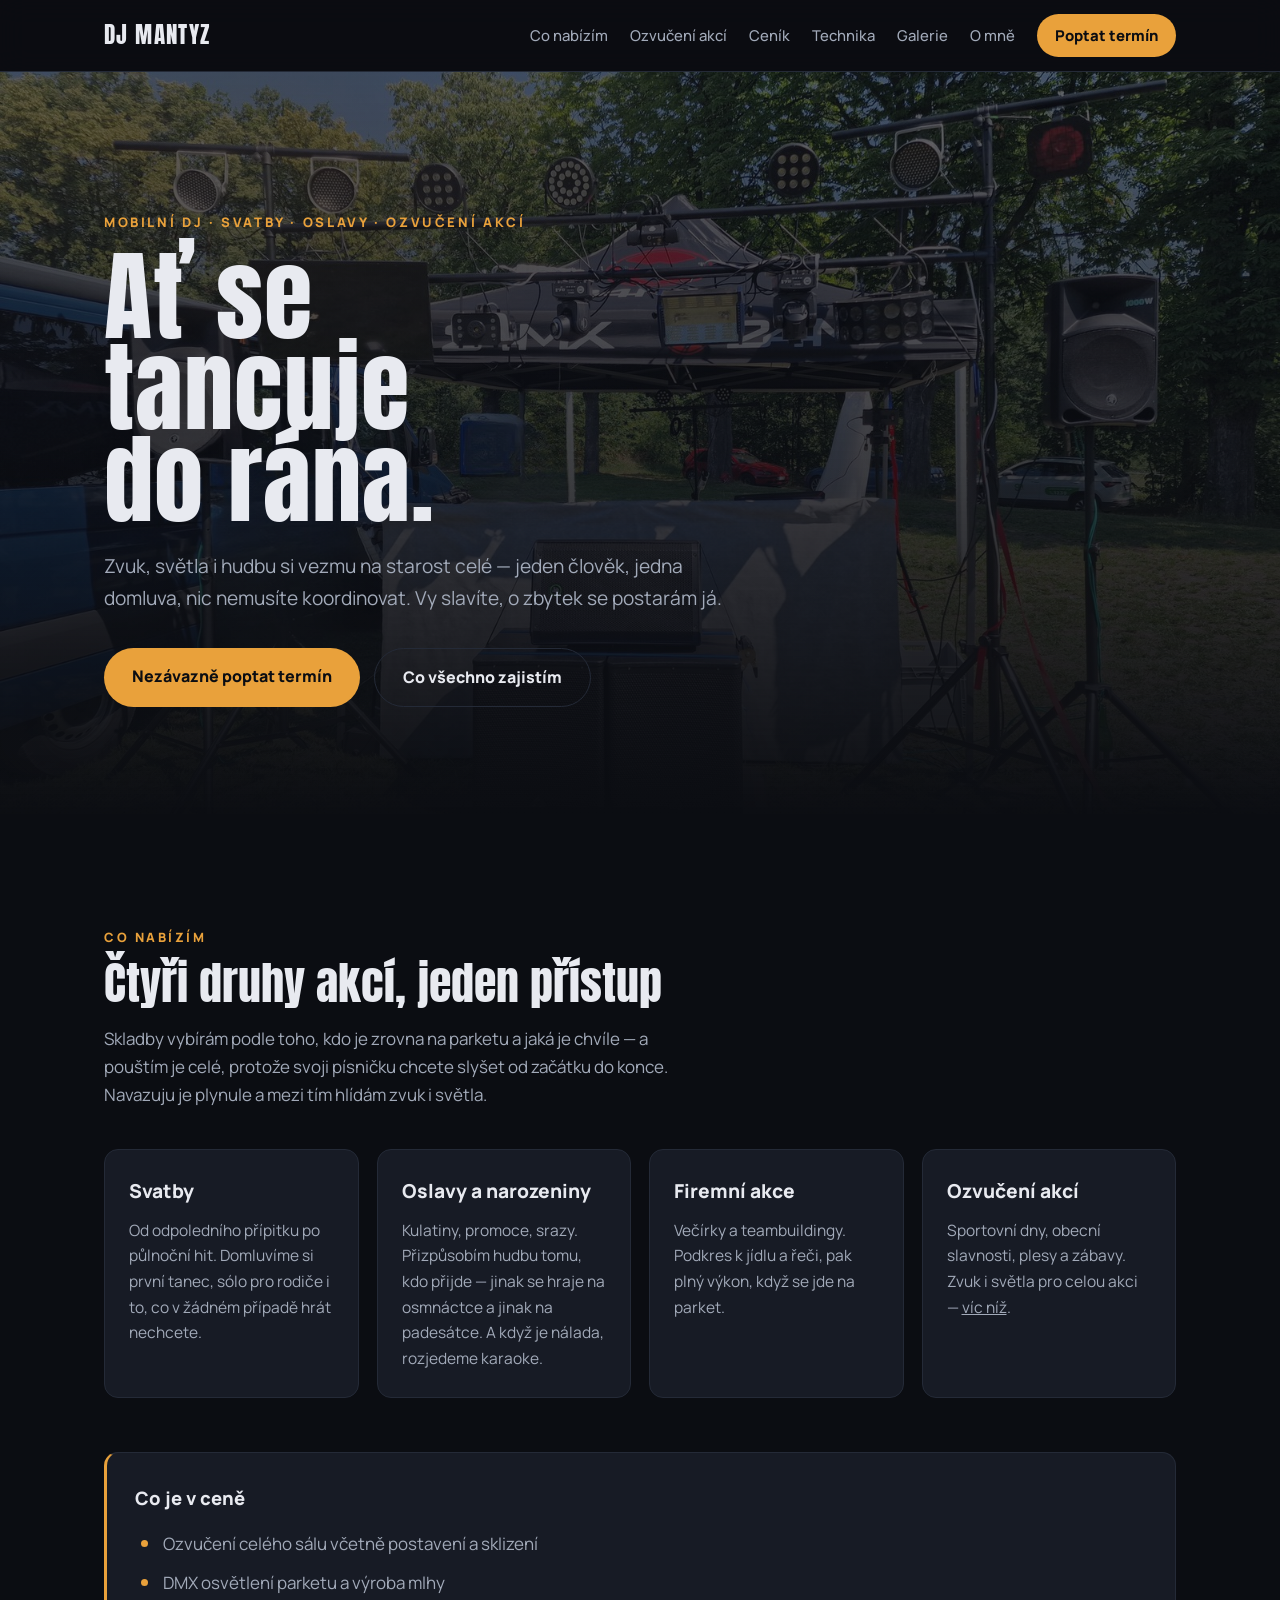
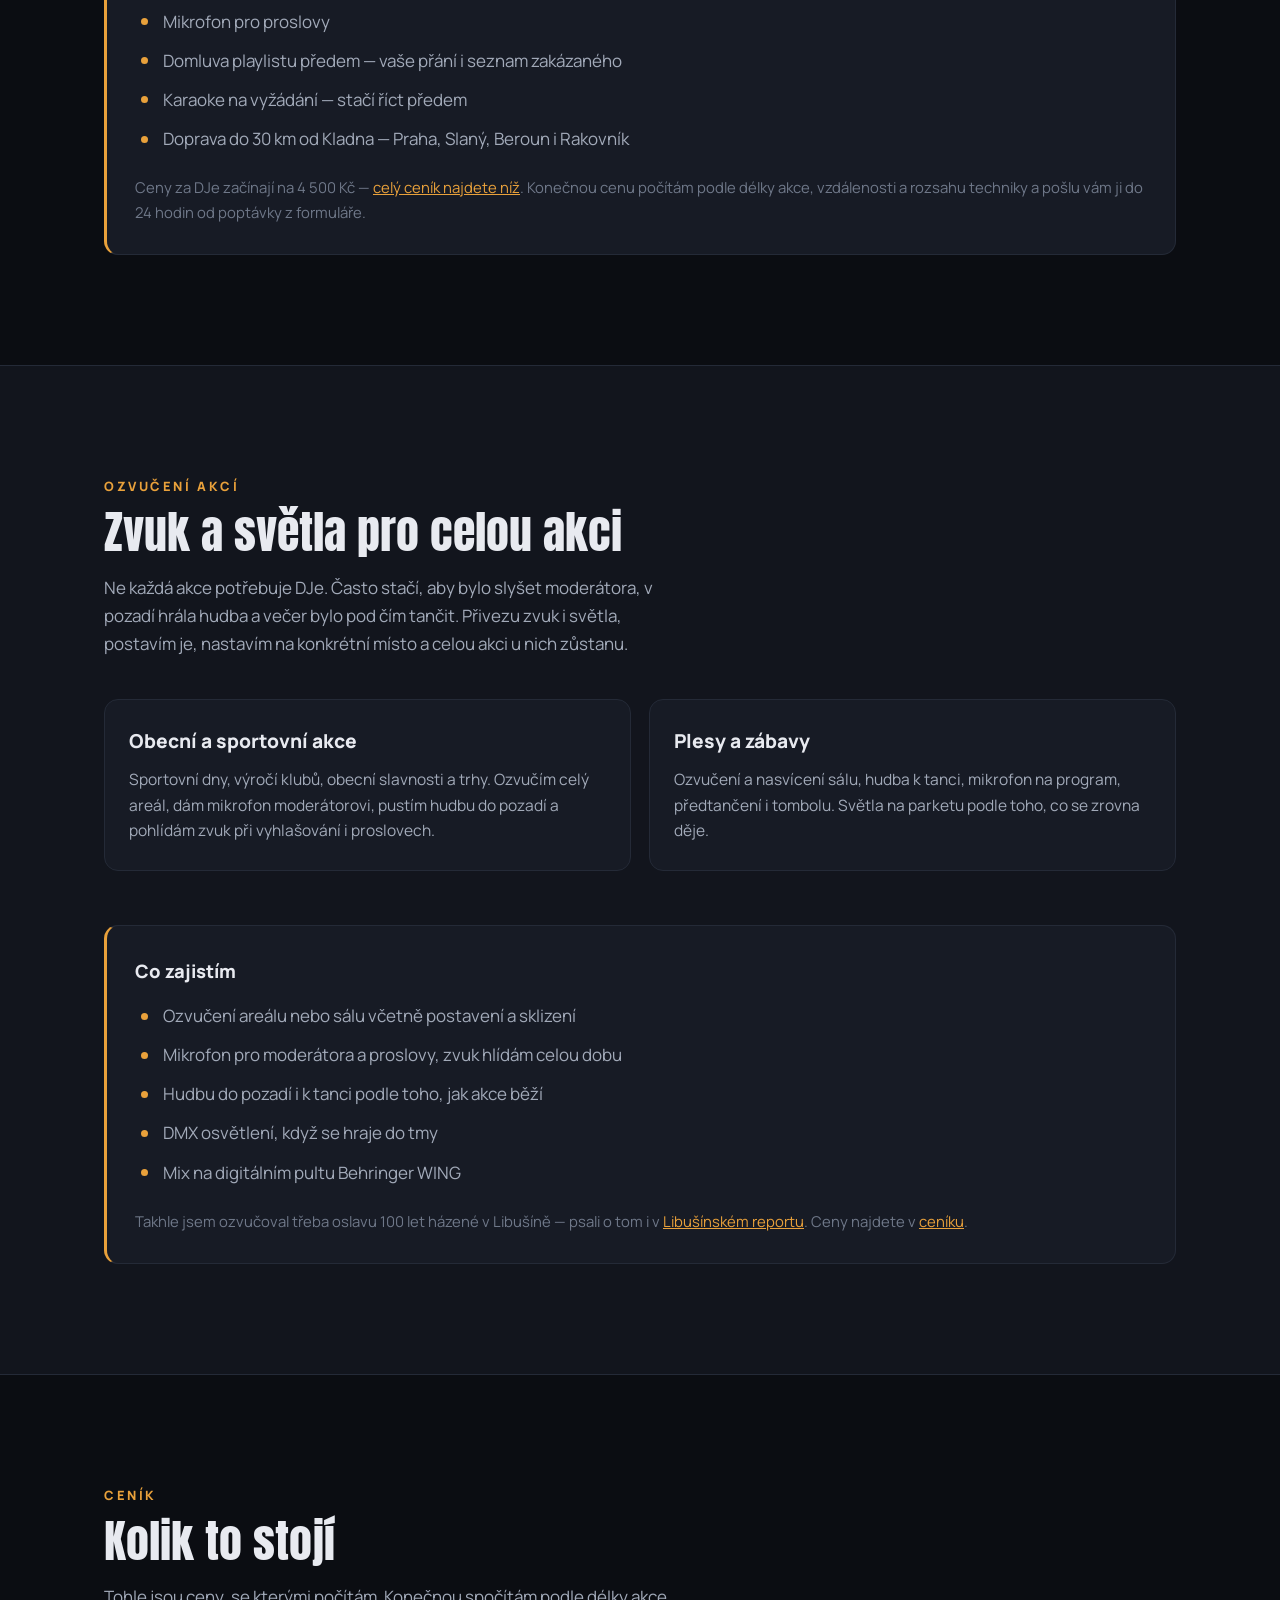
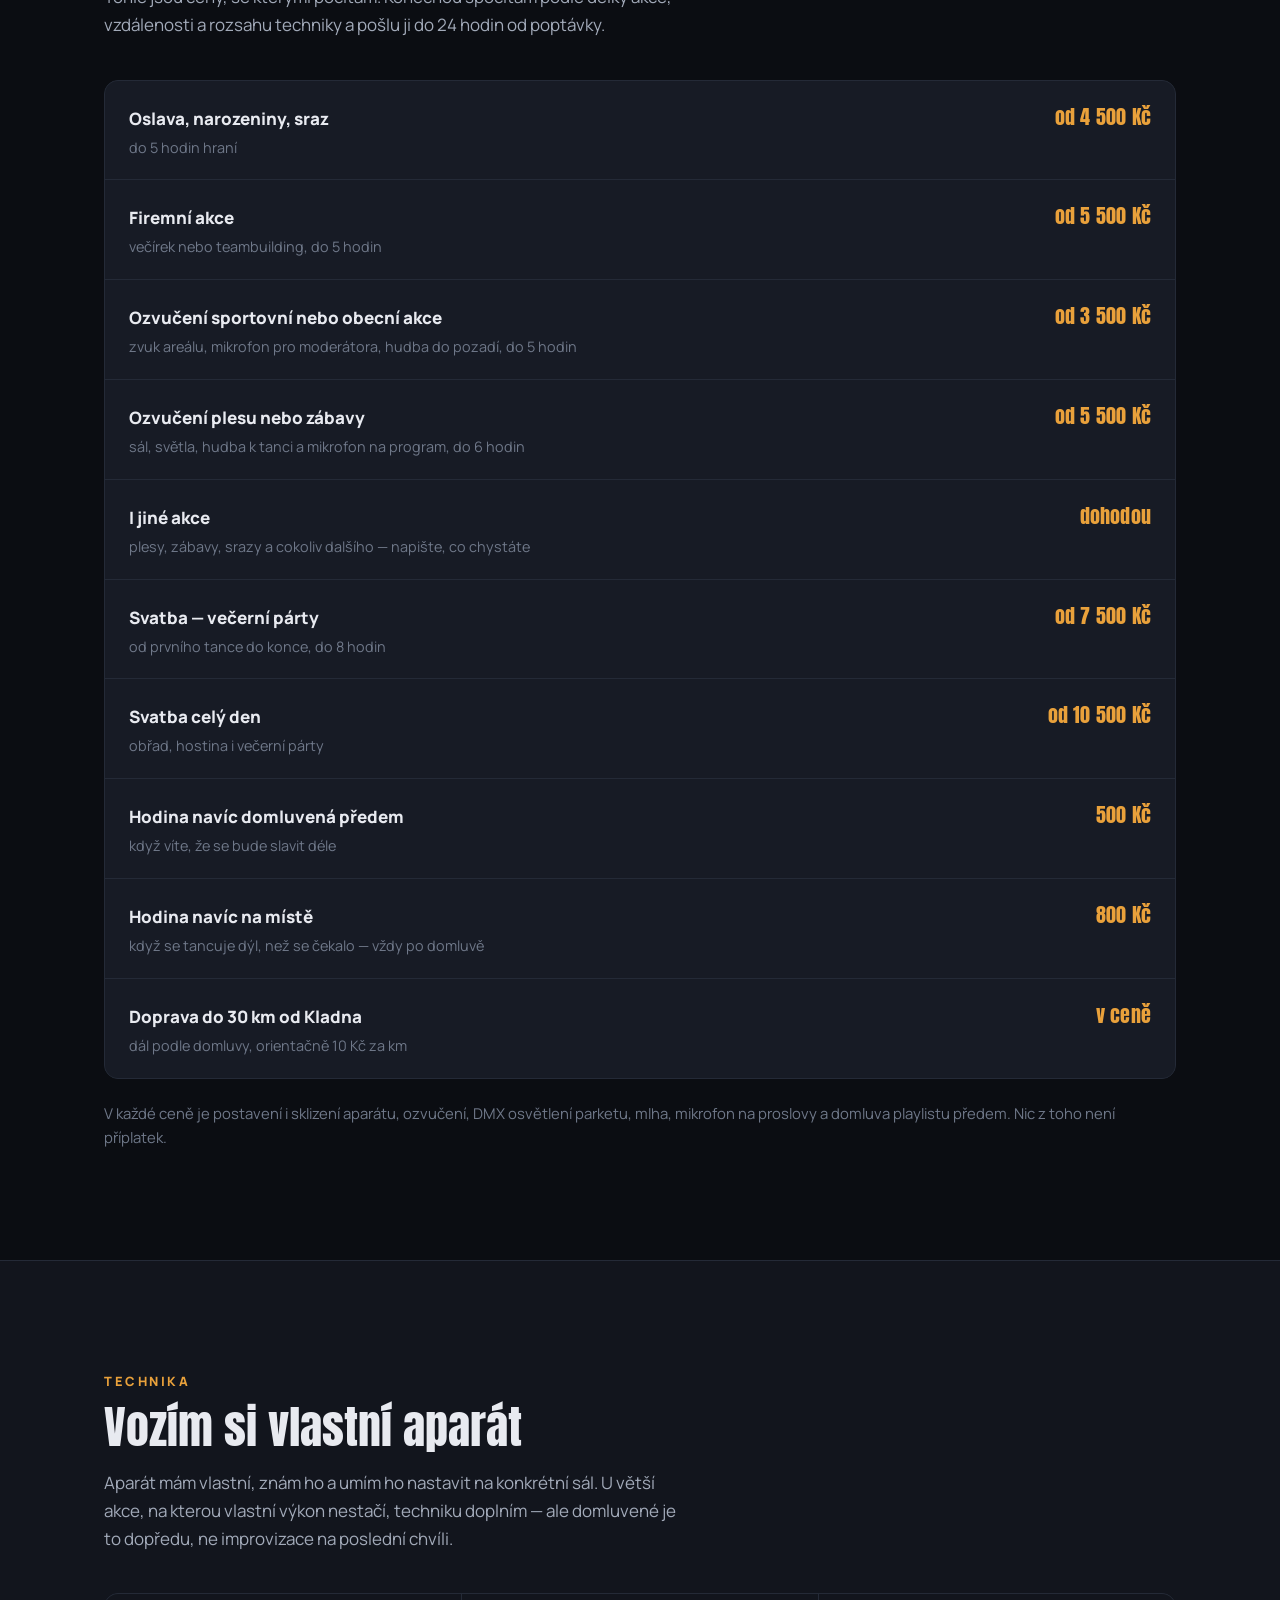
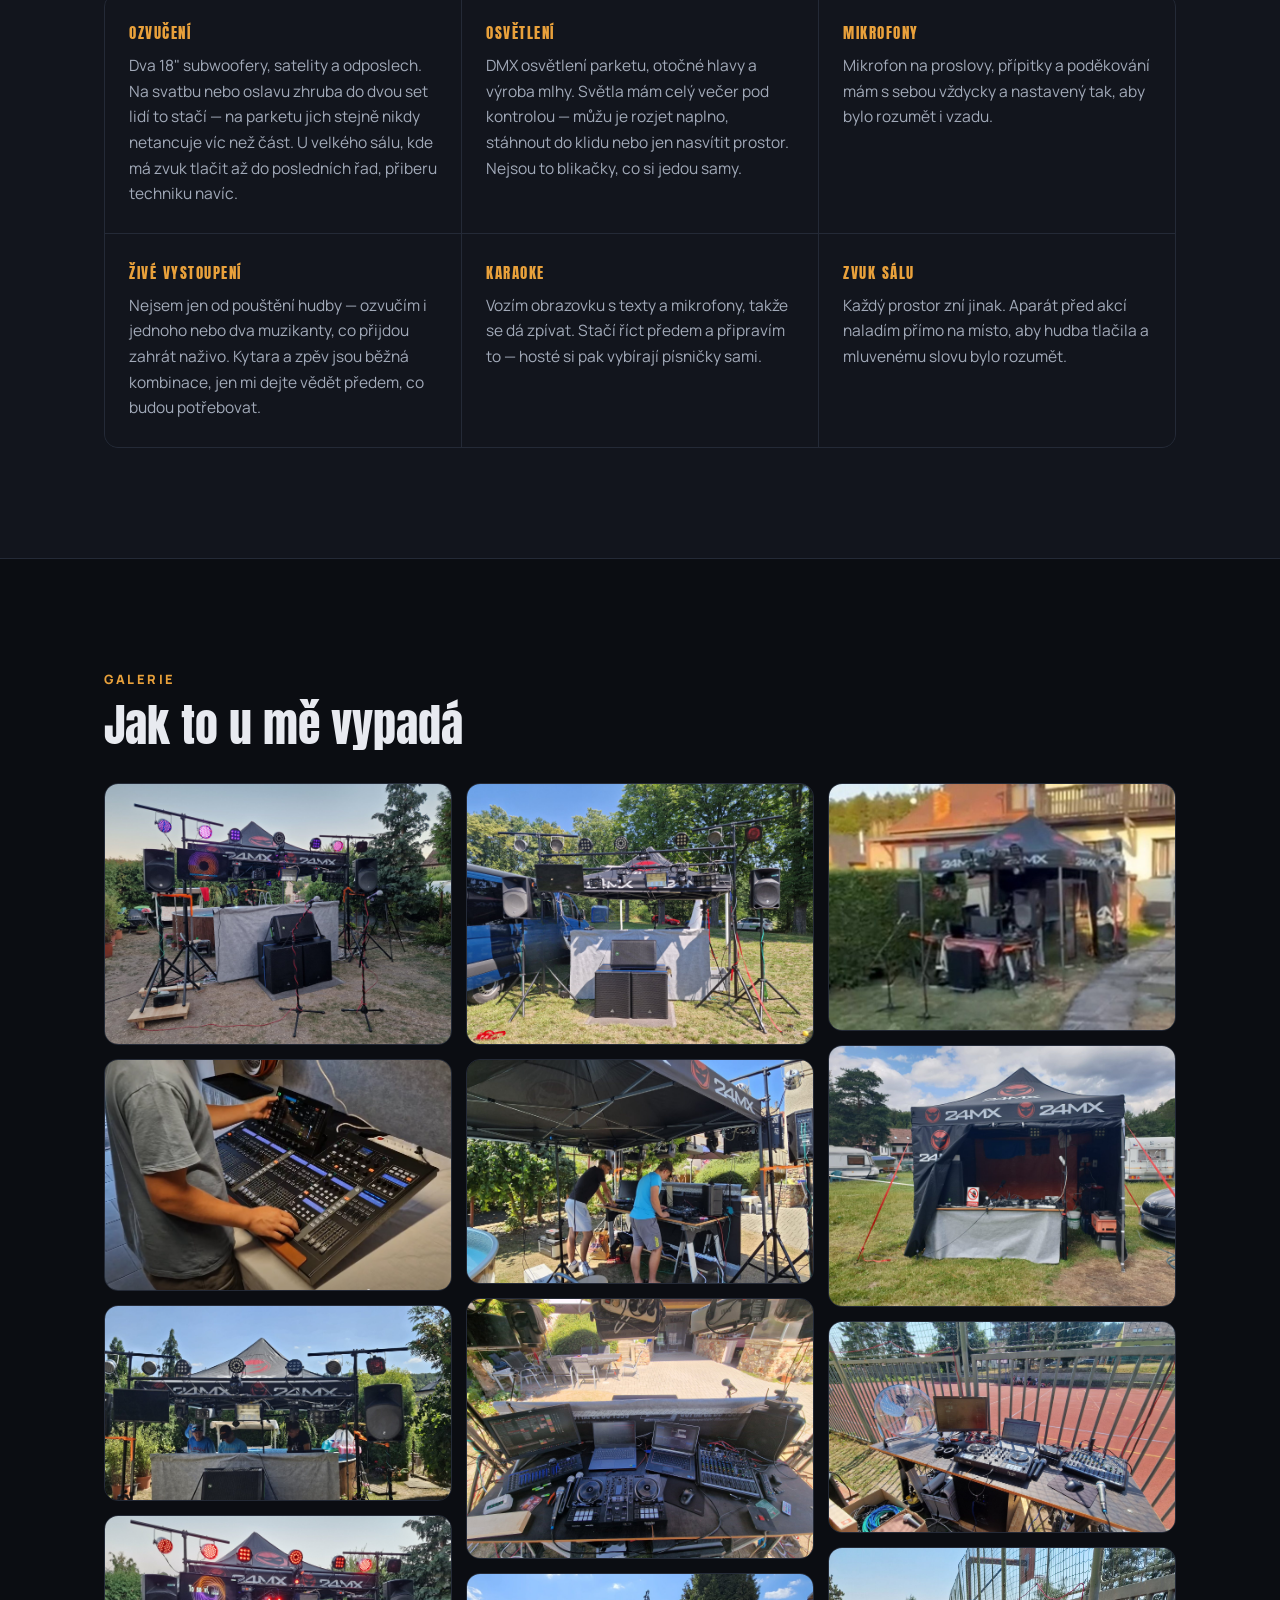
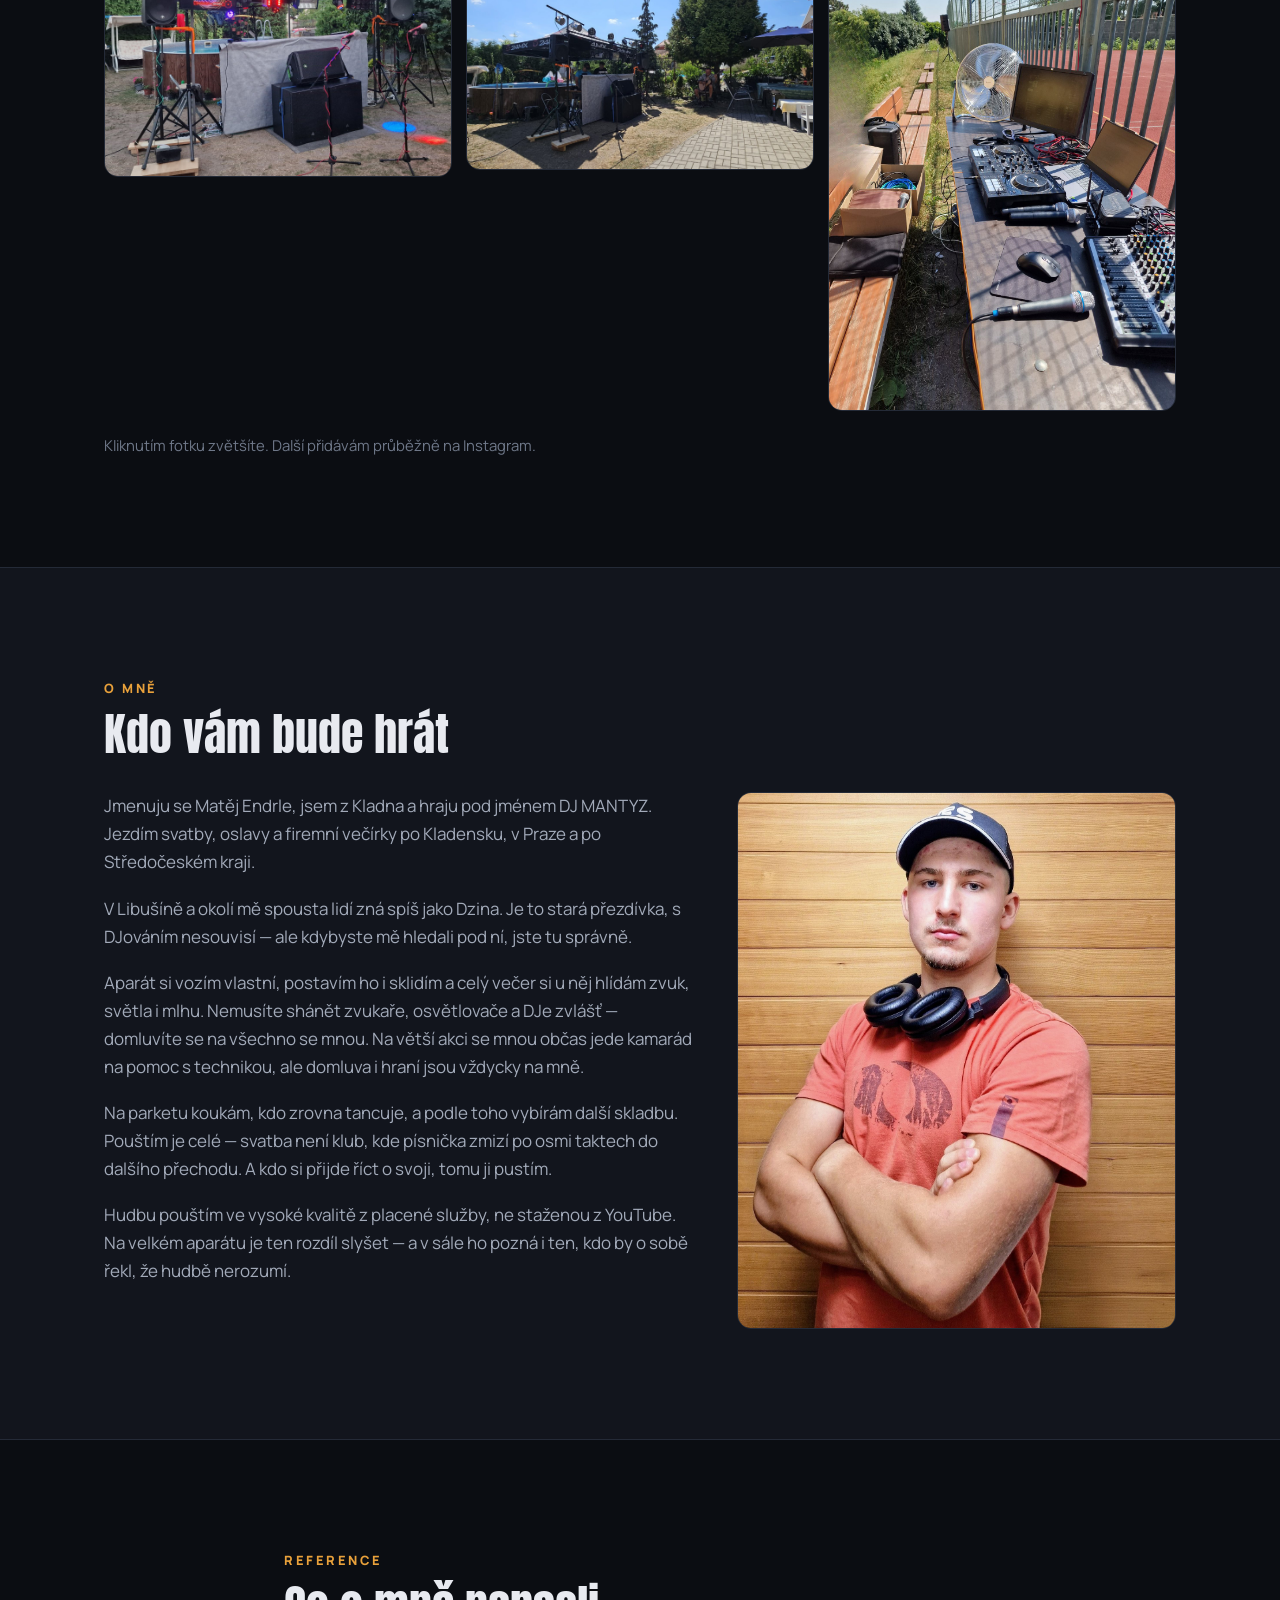
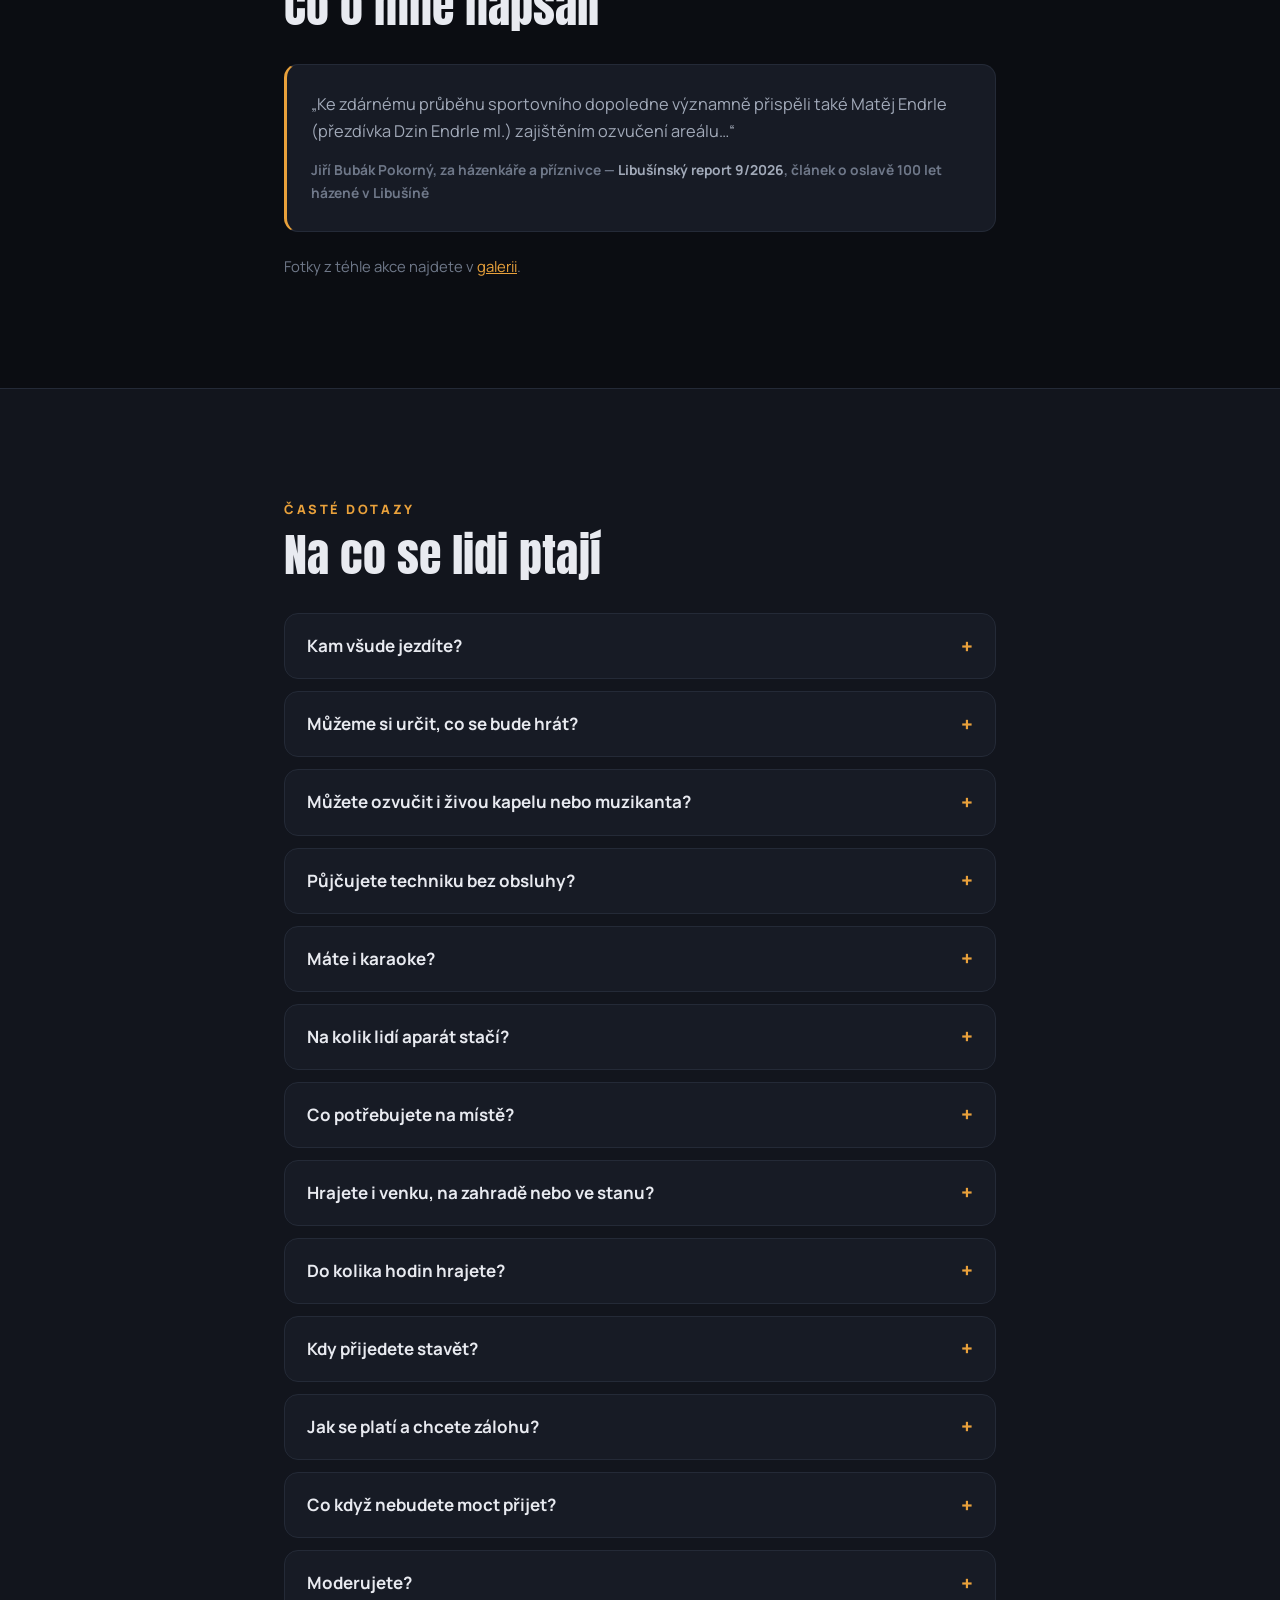
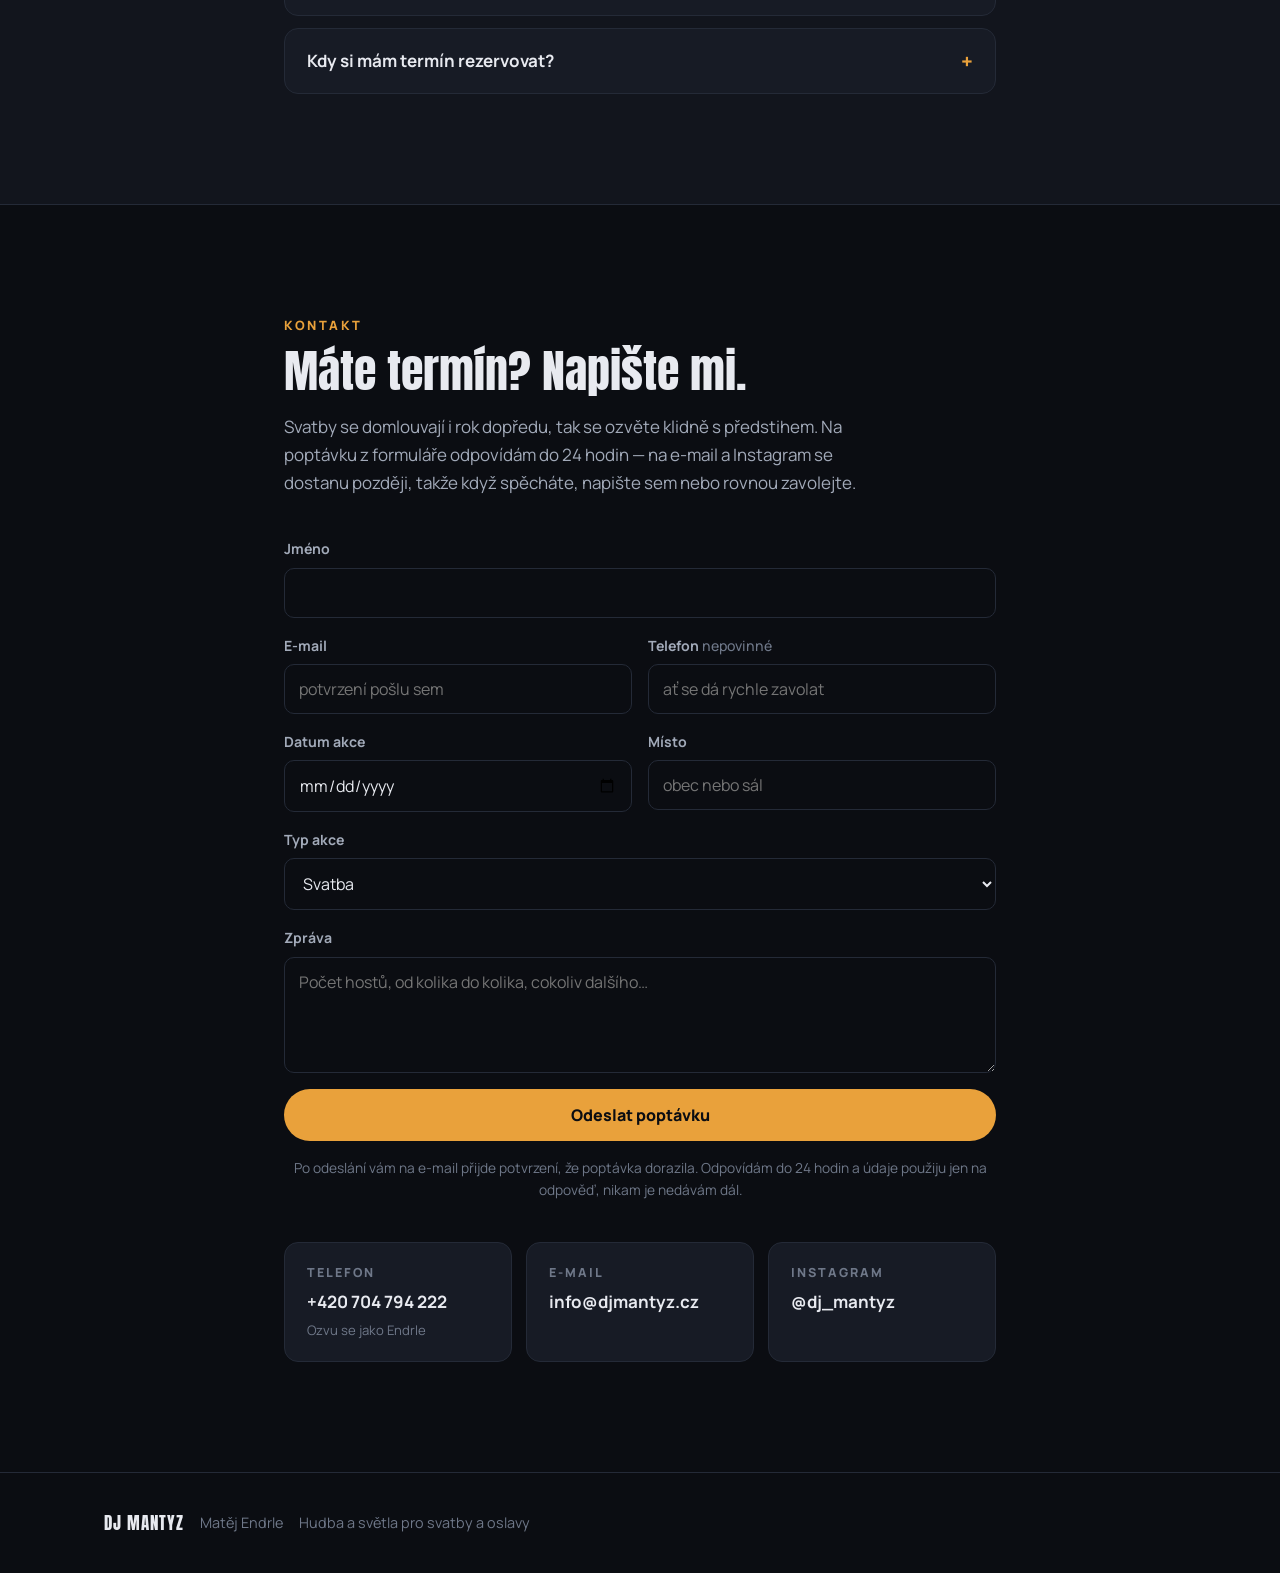
==== commit 19a923c9: "Samostatna sekce Ozvuceni akci Matej chce ozvucovani akci delat, ne jen jako doplnek k DJ. Nabizi: o" ====
--- a/index.html
+++ b/index.html
@@ -4,7 +4,7 @@
 <meta charset="utf-8">
 <meta name="viewport" content="width=device-width, initial-scale=1">
 <title>DJ MANTYZ — DJ na svatby a oslavy | Kladno a okolí</title>
-<meta name="description" content="Mobilní DJ na svatby, oslavy a firemní akce a ozvučení sportovních a obecních akcí — Kladno, Libušín, Praha a Středočeský kraj. Vlastní zvuk, DMX světla i karaoke, ceny od 3 500 Kč.">
+<meta name="description" content="Mobilní DJ na svatby, oslavy a firemní akce a ozvučení sportovních a obecních akcí i plesů — Kladno, Libušín, Praha a Středočeský kraj. Vlastní zvuk, DMX světla i karaoke, ceny od 3 500 Kč.">
 
 <link rel="canonical" href="https://djmantyz.cz/">
 
@@ -69,7 +69,9 @@
     { "@type": "Offer", "name": "DJ na firemní akci",
       "priceSpecification": { "@type": "PriceSpecification", "minPrice": 5500, "priceCurrency": "CZK" } },
     { "@type": "Offer", "name": "Ozvučení sportovní nebo obecní akce",
-      "priceSpecification": { "@type": "PriceSpecification", "minPrice": 3500, "priceCurrency": "CZK" } }
+      "priceSpecification": { "@type": "PriceSpecification", "minPrice": 3500, "priceCurrency": "CZK" } },
+    { "@type": "Offer", "name": "Ozvučení plesu nebo zábavy",
+      "priceSpecification": { "@type": "PriceSpecification", "minPrice": 5500, "priceCurrency": "CZK" } }
   ]
 }
 </script>
@@ -83,7 +85,9 @@
     { "@type": "Question", "name": "Můžeme si určit, co se bude hrát?",
       "acceptedAnswer": { "@type": "Answer", "text": "Ano. Před akcí si projdeme, co chcete slyšet určitě, co se hrát nemá a na co bude první tanec. Zbytek vybírám podle toho, jak se sál chytá." } },
     { "@type": "Question", "name": "Můžete ozvučit i živou kapelu nebo muzikanta?",
-      "acceptedAnswer": { "@type": "Answer", "text": "Jednoho nebo dva muzikanty ano — třeba kytaristu se zpěvem k obřadu nebo k večeři. U větší kapely se domluvíme podle toho, co potřebuje." } },
+      "acceptedAnswer": { "@type": "Answer", "text": "Jednoho nebo dva muzikanty ano — třeba kytaristu se zpěvem k obřadu nebo k večeři. Celou kapelu s bicími zatím ne." } },
+    { "@type": "Question", "name": "Půjčujete techniku bez obsluhy?",
+      "acceptedAnswer": { "@type": "Answer", "text": "Ne. Aparát i světla jezdí jen se mnou — postavím je, obsluhuji celou akci a zase je sklidím." } },
     { "@type": "Question", "name": "Máte i karaoke?",
       "acceptedAnswer": { "@type": "Answer", "text": "Ano. Vozím obrazovku s texty a mikrofony, takže si hosté můžou zazpívat. Stačí říct předem, ať to na místě připravím." } },
     { "@type": "Question", "name": "Na kolik lidí aparát stačí?",
@@ -110,6 +114,7 @@
     </button>
     <nav class="nav">
       <a href="#sluzby">Co nabízím</a>
+      <a href="#ozvuceni">Ozvučení akcí</a>
       <a href="#cenik">Ceník</a>
       <a href="#technika">Technika</a>
       <a href="#galerie">Galerie</a>
@@ -167,9 +172,9 @@
              když se jde na parket.</p>
         </article>
         <article class="karta">
-          <h3>Sportovní a obecní akce</h3>
-          <p>Sportovní dny, výročí klubů, obecní slavnosti. Ozvučím a nasvítím
-             areál, dám mikrofon moderátorovi a pustím hudbu do pozadí.</p>
+          <h3>Ozvučení akcí</h3>
+          <p>Sportovní dny, obecní slavnosti, plesy a zábavy. Zvuk i světla
+             pro celou akci — <a href="#ozvuceni">víc níž</a>.</p>
         </article>
       </div>
 
@@ -184,7 +189,7 @@
           <li>Doprava do 30 km od Kladna — Praha, Slaný, Beroun i Rakovník</li>
         </ul>
         <p class="pozn">
-          Ceny začínají na 4 500 Kč — <a href="#cenik">celý ceník je hned níž</a>.
+          Ceny za DJe začínají na 4 500 Kč — <a href="#cenik">celý ceník najdete níž</a>.
           Konečnou cenu počítám podle délky akce, vzdálenosti a rozsahu techniky
           a pošlu vám ji do 24 hodin od poptávky z formuláře.
         </p>
@@ -193,8 +198,53 @@
   </section>
 
 
+  <!-- ============ OZVUČENÍ AKCÍ ============ -->
+  <section id="ozvuceni" class="sekce sekce-tmava">
+    <div class="obal">
+      <p class="nadpisek">Ozvučení akcí</p>
+      <h2>Zvuk a světla pro celou akci</h2>
+      <p class="uvod">
+        Ne každá akce potřebuje DJe. Často stačí, aby bylo slyšet moderátora,
+        v pozadí hrála hudba a večer bylo pod čím tančit. Přivezu zvuk i světla,
+        postavím je, nastavím na konkrétní místo a celou akci u nich zůstanu.
+      </p>
+
+      <div class="karty">
+        <article class="karta">
+          <h3>Obecní a sportovní akce</h3>
+          <p>Sportovní dny, výročí klubů, obecní slavnosti a trhy. Ozvučím celý
+             areál, dám mikrofon moderátorovi, pustím hudbu do pozadí a pohlídám
+             zvuk při vyhlašování i proslovech.</p>
+        </article>
+        <article class="karta">
+          <h3>Plesy a zábavy</h3>
+          <p>Ozvučení a nasvícení sálu, hudba k tanci, mikrofon na program,
+             předtančení i tombolu. Světla na parketu podle toho, co se zrovna
+             děje.</p>
+        </article>
+      </div>
+
+      <div class="vcene">
+        <h3>Co zajistím</h3>
+        <ul>
+          <li>Ozvučení areálu nebo sálu včetně postavení a sklizení</li>
+          <li>Mikrofon pro moderátora a proslovy, zvuk hlídám celou dobu</li>
+          <li>Hudbu do pozadí i k tanci podle toho, jak akce běží</li>
+          <li>DMX osvětlení, když se hraje do tmy</li>
+          <li>Mix na digitálním pultu Behringer WING</li>
+        </ul>
+        <p class="pozn">
+          Takhle jsem ozvučoval třeba oslavu 100 let házené v Libušíně —
+          psali o tom i v <a href="#reference">Libušínském reportu</a>.
+          Ceny najdete v <a href="#cenik">ceníku</a>.
+        </p>
+      </div>
+    </div>
+  </section>
+
+
   <!-- ============ CENÍK ============ -->
-  <section id="cenik" class="sekce sekce-tmava">
+  <section id="cenik" class="sekce">
     <div class="obal">
       <p class="nadpisek">Ceník</p>
       <h2>Kolik to stojí</h2>
@@ -227,6 +277,13 @@
         </div>
         <div class="polozka">
           <span class="polozka-txt">
+            <span class="polozka-n">Ozvučení plesu nebo zábavy</span>
+            <span class="polozka-p">sál, světla, hudba k tanci a mikrofon na program, do 6 hodin</span>
+          </span>
+          <span class="polozka-c">od 5 500 Kč</span>
+        </div>
+        <div class="polozka">
+          <span class="polozka-txt">
             <span class="polozka-n">I jiné akce</span>
             <span class="polozka-p">plesy, zábavy, srazy a cokoliv dalšího — napište, co chystáte</span>
           </span>
@@ -277,7 +334,7 @@
   </section>
 
   <!-- ============ TECHNIKA ============ -->
-  <section id="technika" class="sekce">
+  <section id="technika" class="sekce sekce-tmava">
     <div class="obal">
       <p class="nadpisek">Technika</p>
       <h2>Vozím si vlastní aparát</h2>
@@ -328,7 +385,7 @@
   </section>
 
   <!-- ============ GALERIE ============ -->
-  <section id="galerie" class="sekce sekce-tmava">
+  <section id="galerie" class="sekce">
     <div class="obal">
       <p class="nadpisek">Galerie</p>
       <h2>Jak to u mě vypadá</h2>
@@ -377,7 +434,7 @@
   ============================================================ -->
 
   <!-- ============ O MNĚ ============ -->
-  <section id="omne" class="sekce">
+  <section id="omne" class="sekce sekce-tmava">
     <div class="obal">
       <p class="nadpisek">O mně</p>
       <h2>Kdo vám bude hrát</h2>
@@ -423,7 +480,7 @@
   <!-- ============ REFERENCE ============
        Další reference přidáš zkopírováním jedné <figure class="ref">.
        Vymyšlené tam nedávej, pozná se to. -->
-  <section id="reference" class="sekce sekce-tmava">
+  <section id="reference" class="sekce">
     <div class="obal obal-uzky">
       <p class="nadpisek">Reference</p>
       <h2>Co o mně napsali</h2>
@@ -442,7 +499,7 @@
   </section>
 
   <!-- ============ ČASTÉ DOTAZY ============ -->
-  <section id="faq" class="sekce">
+  <section id="faq" class="sekce sekce-tmava">
     <div class="obal obal-uzky">
       <p class="nadpisek">Časté dotazy</p>
       <h2>Na co se lidi ptají</h2>
@@ -463,9 +520,13 @@
         <details>
           <summary>Můžete ozvučit i živou kapelu nebo muzikanta?</summary>
           <p>Jednoho nebo dva muzikanty ano — třeba kytaristu se zpěvem
-             k obřadu nebo k večeři, to už jsem dělal. U větší kapely
-             se domluvíme podle toho, co potřebuje; na to už je potřeba
-             víc techniky a je lepší vědět to s předstihem.</p>
+             k obřadu nebo k večeři, to už jsem dělal. Celou kapelu s bicími
+             zatím ne; na tu je potřeba víc mikrofonů a stagebox, které nemám.</p>
+        </details>
+        <details>
+          <summary>Půjčujete techniku bez obsluhy?</summary>
+          <p>Ne. Aparát i světla jezdí jen se mnou — postavím je, obsluhuji
+             celou akci a zase je sklidím. Díky tomu můžu ručit za to, jak zní.</p>
         </details>
         <details>
           <summary>Máte i karaoke?</summary>
@@ -536,7 +597,7 @@
   </section>
 
   <!-- ============ KONTAKT ============ -->
-  <section id="kontakt" class="sekce sekce-tmava">
+  <section id="kontakt" class="sekce">
     <div class="obal obal-uzky">
       <p class="nadpisek">Kontakt</p>
       <h2>Máte termín? Napište mi.</h2>
@@ -586,6 +647,7 @@
             <option>Oslava / narozeniny</option>
             <option>Firemní akce</option>
             <option>Sportovní / obecní akce</option>
+            <option>Ples / zábava</option>
             <option>Jiné</option>
           </select>
         </div>
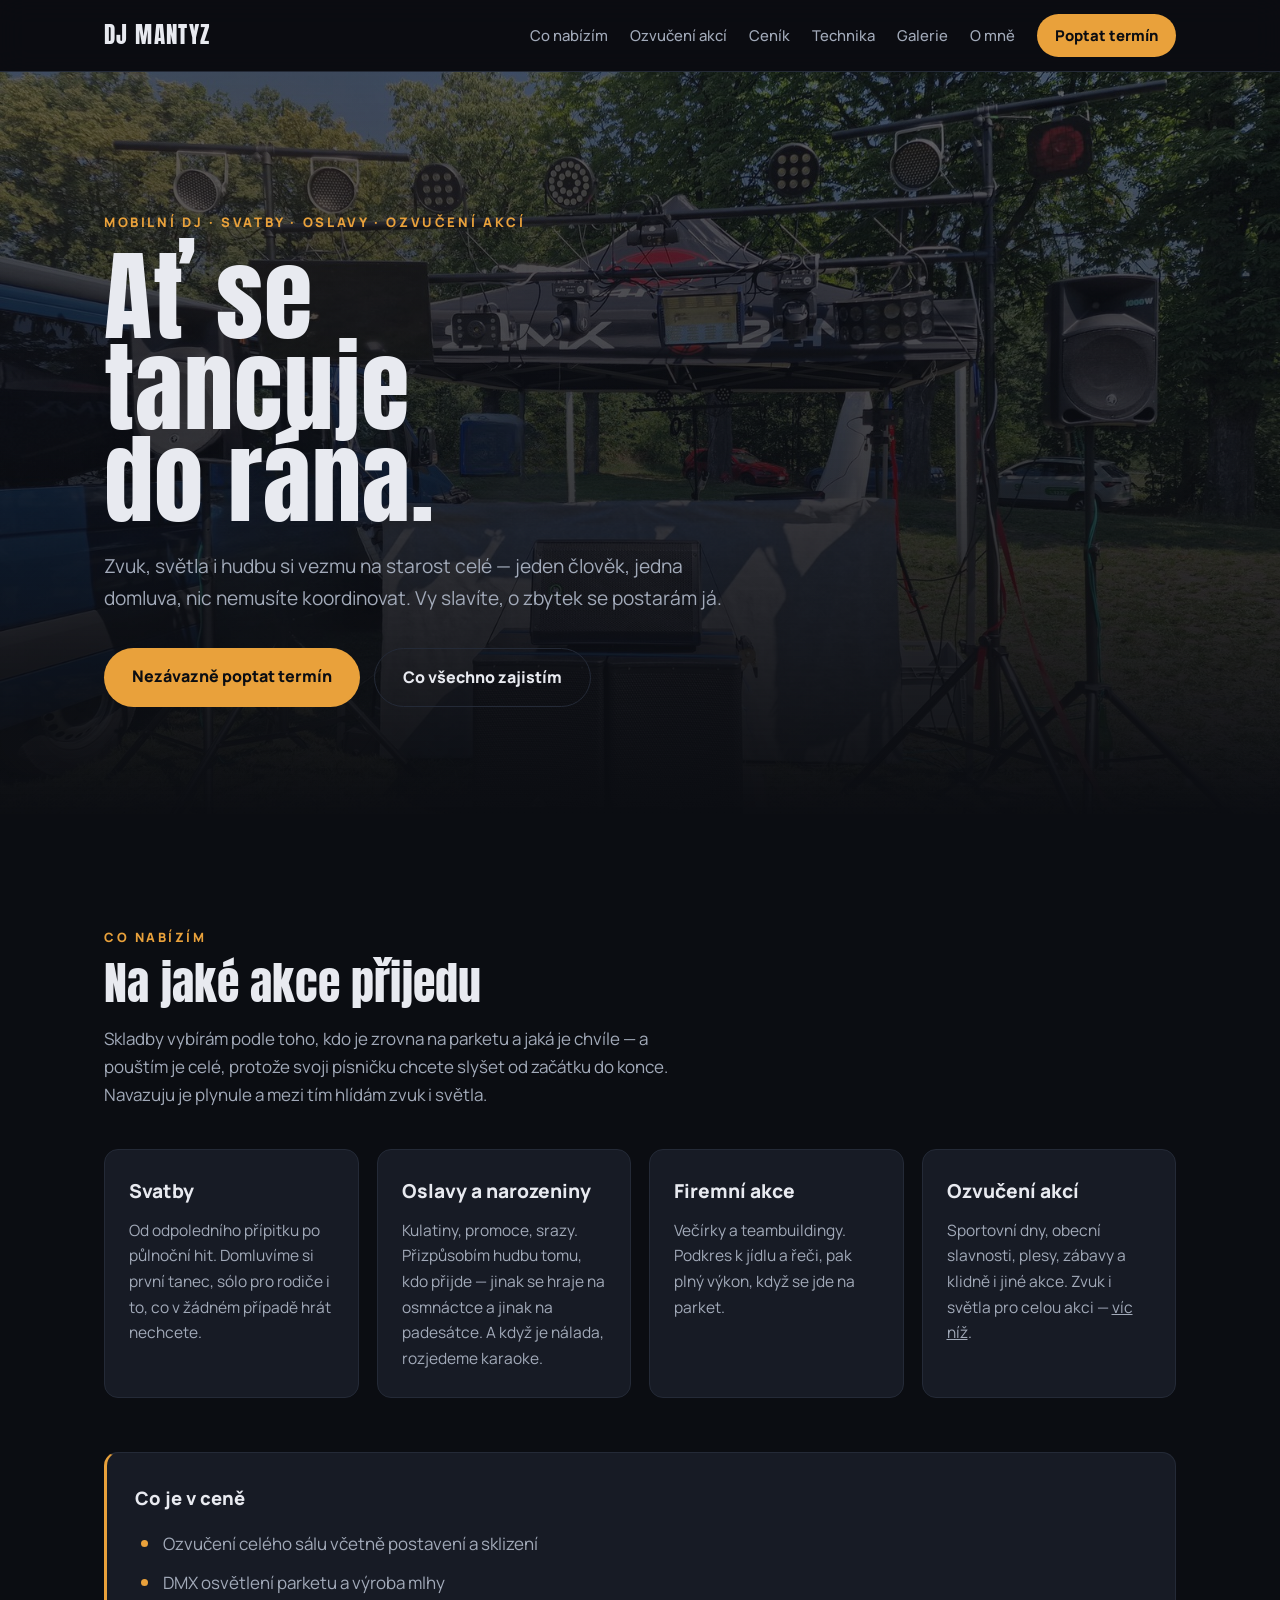
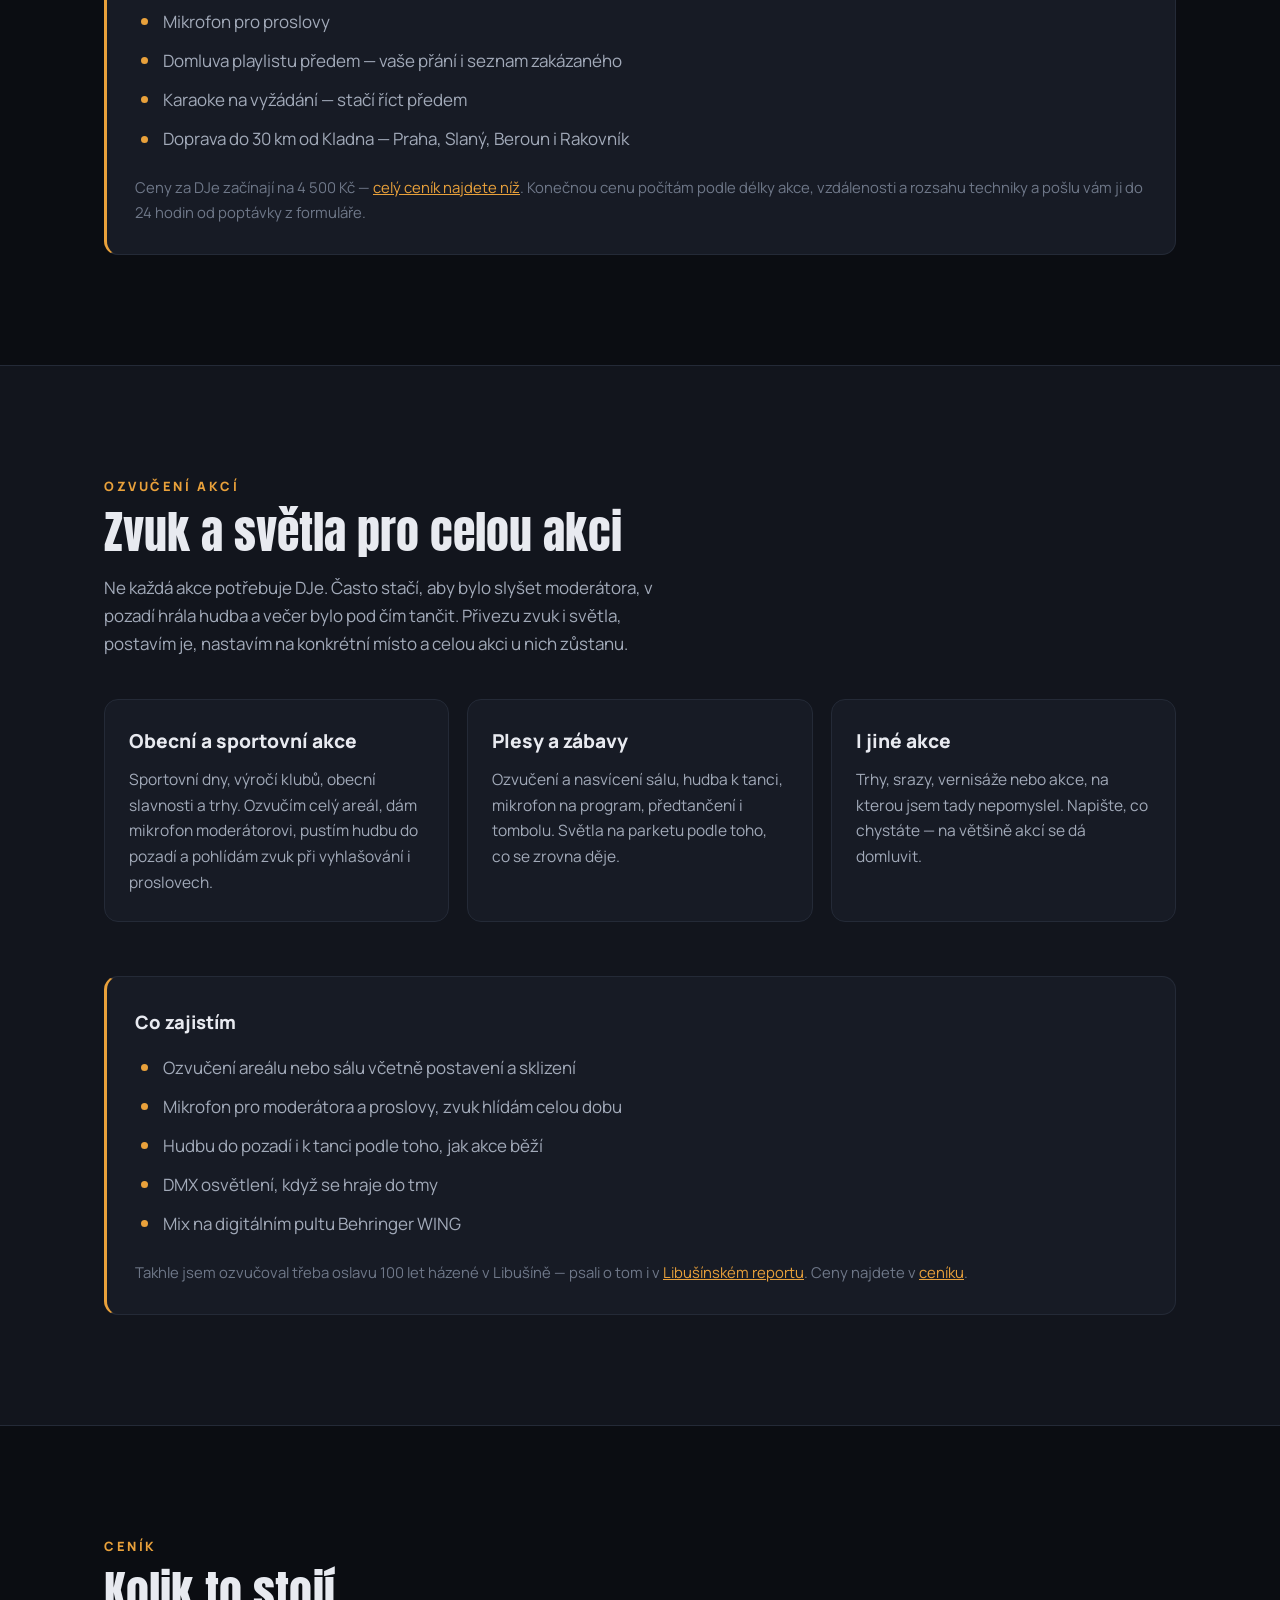
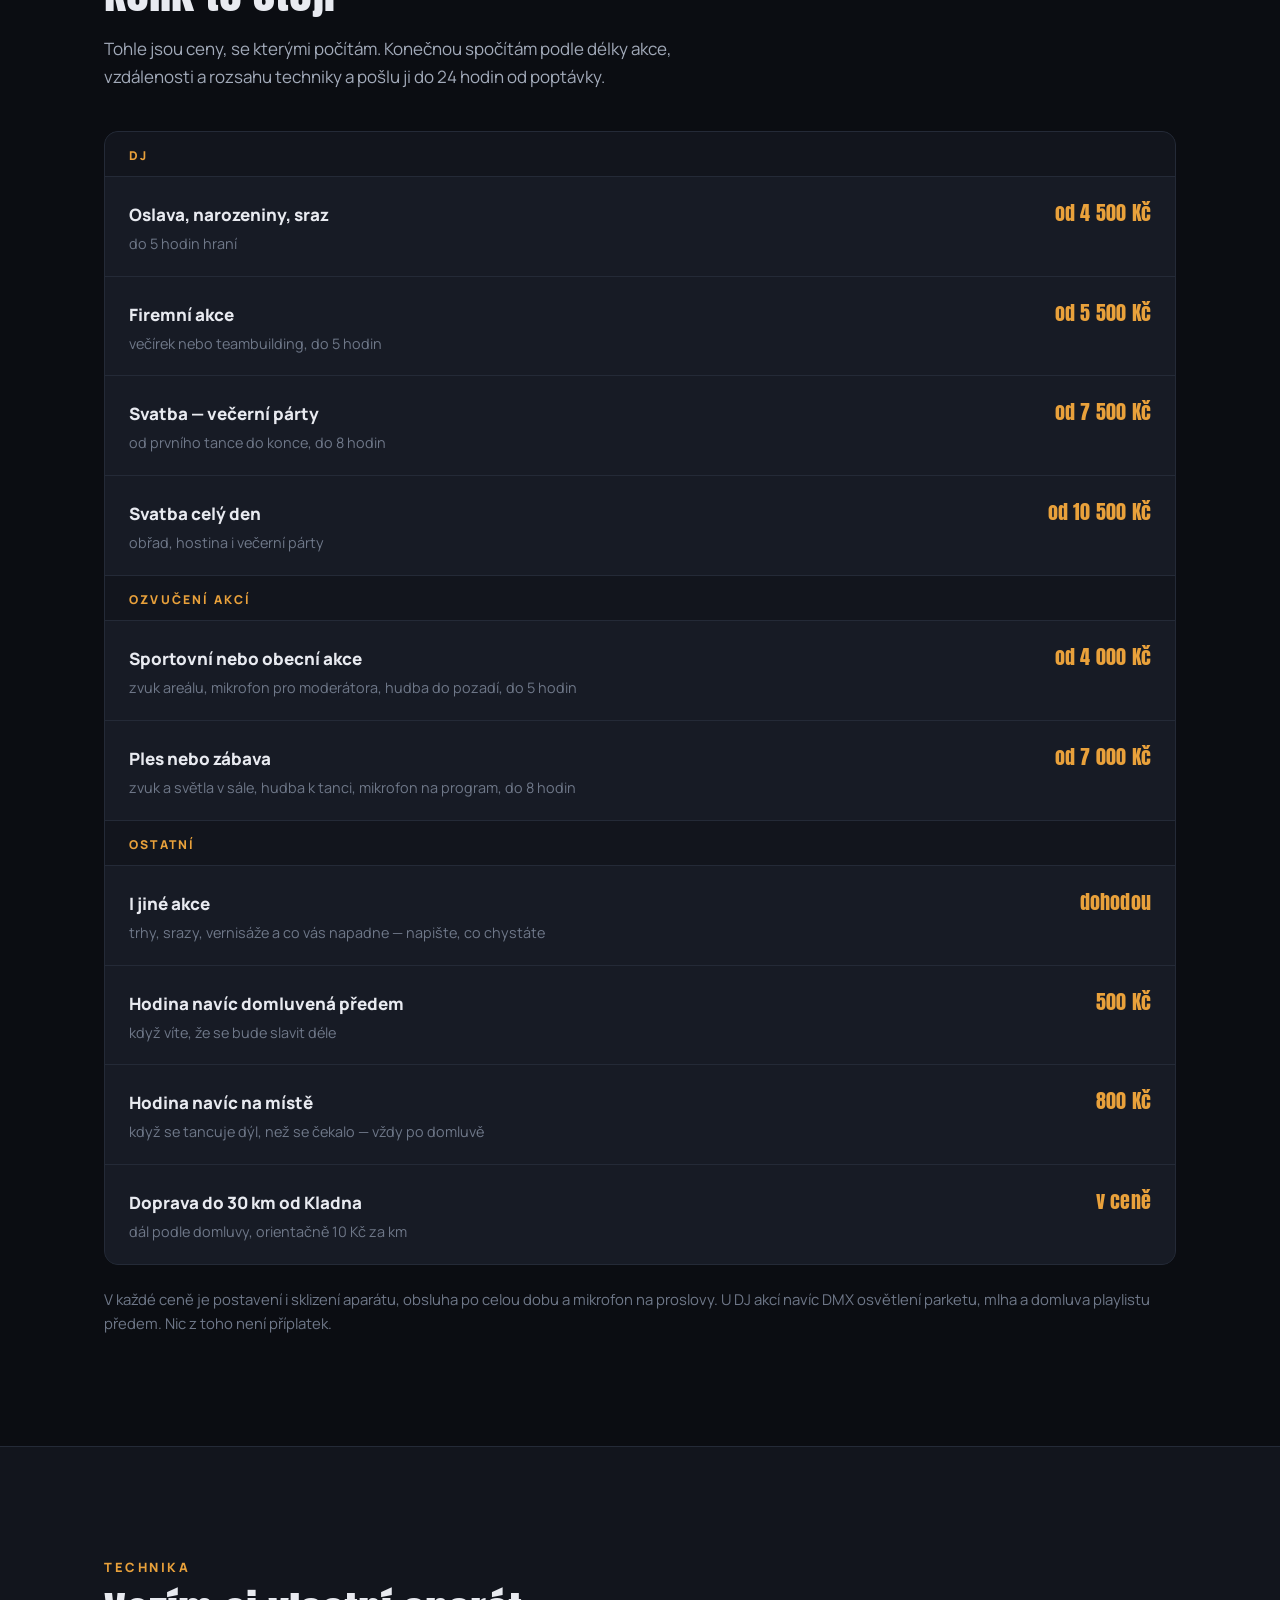
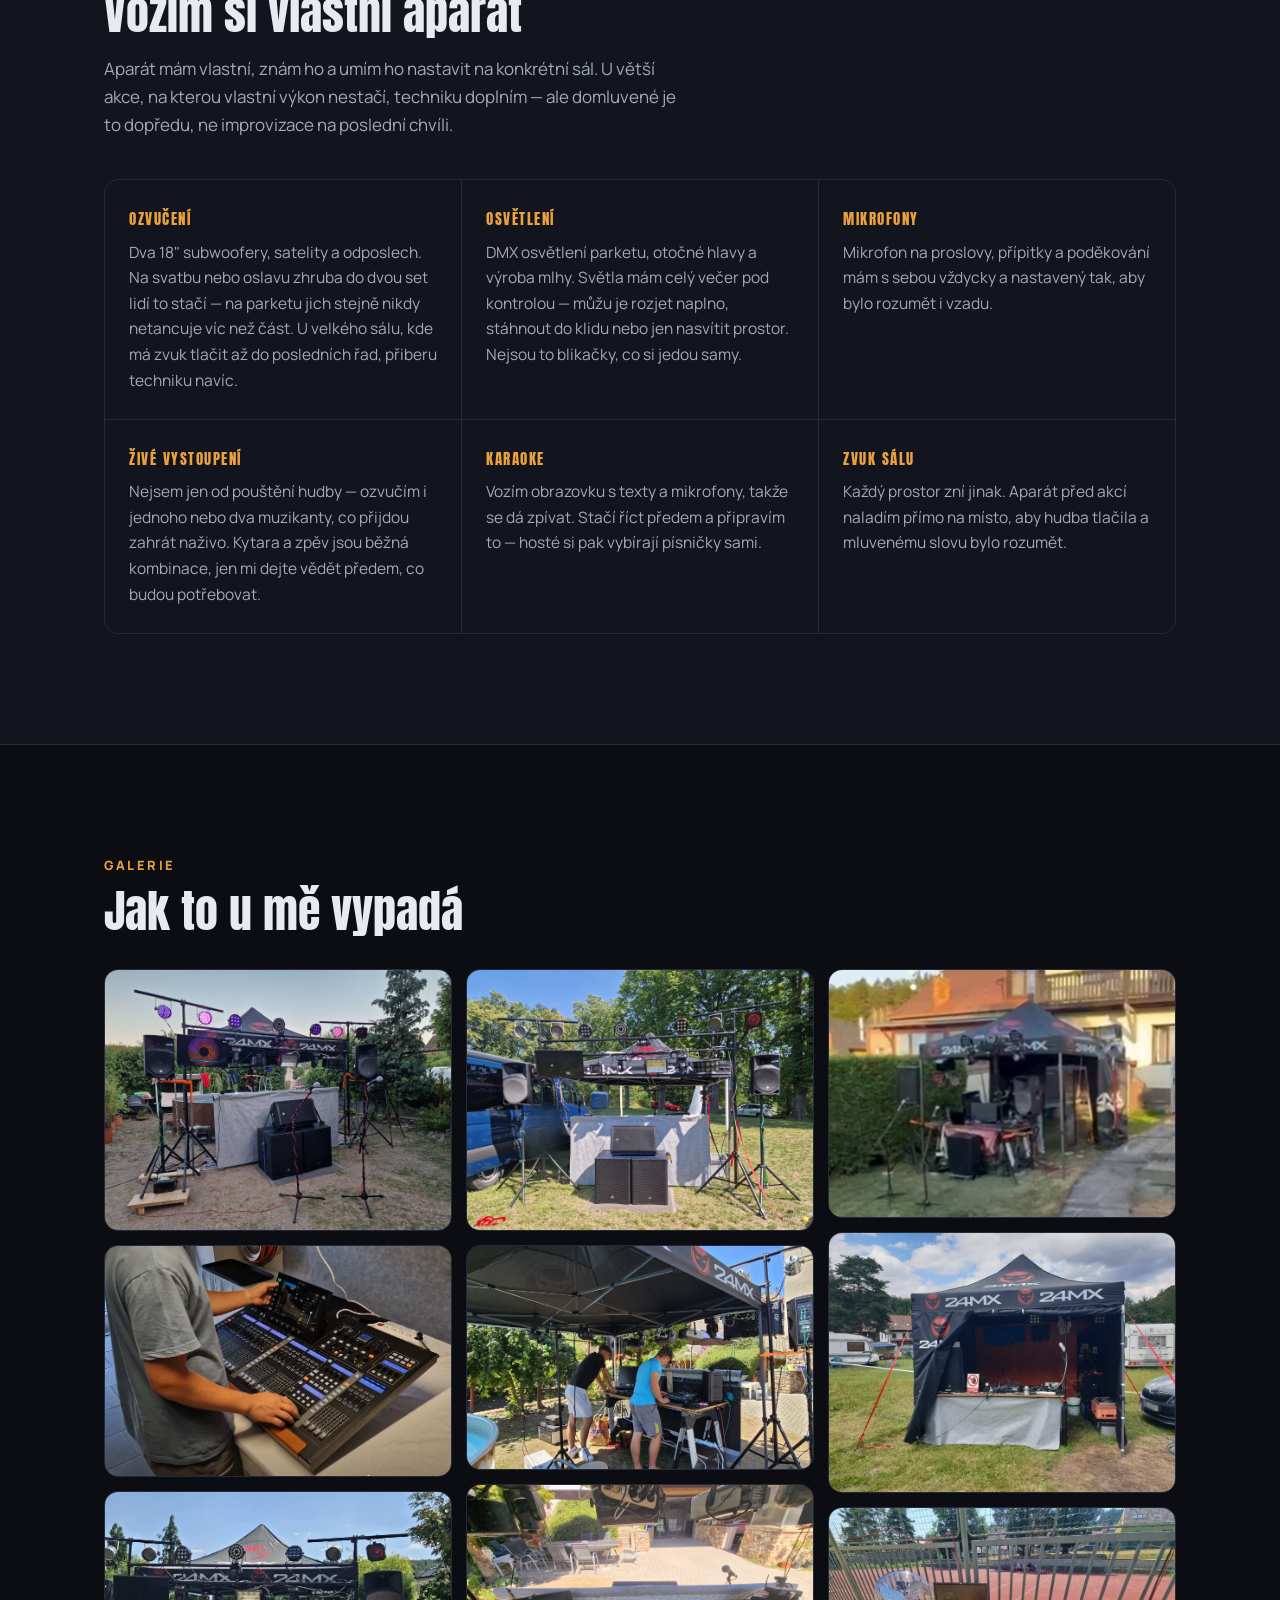
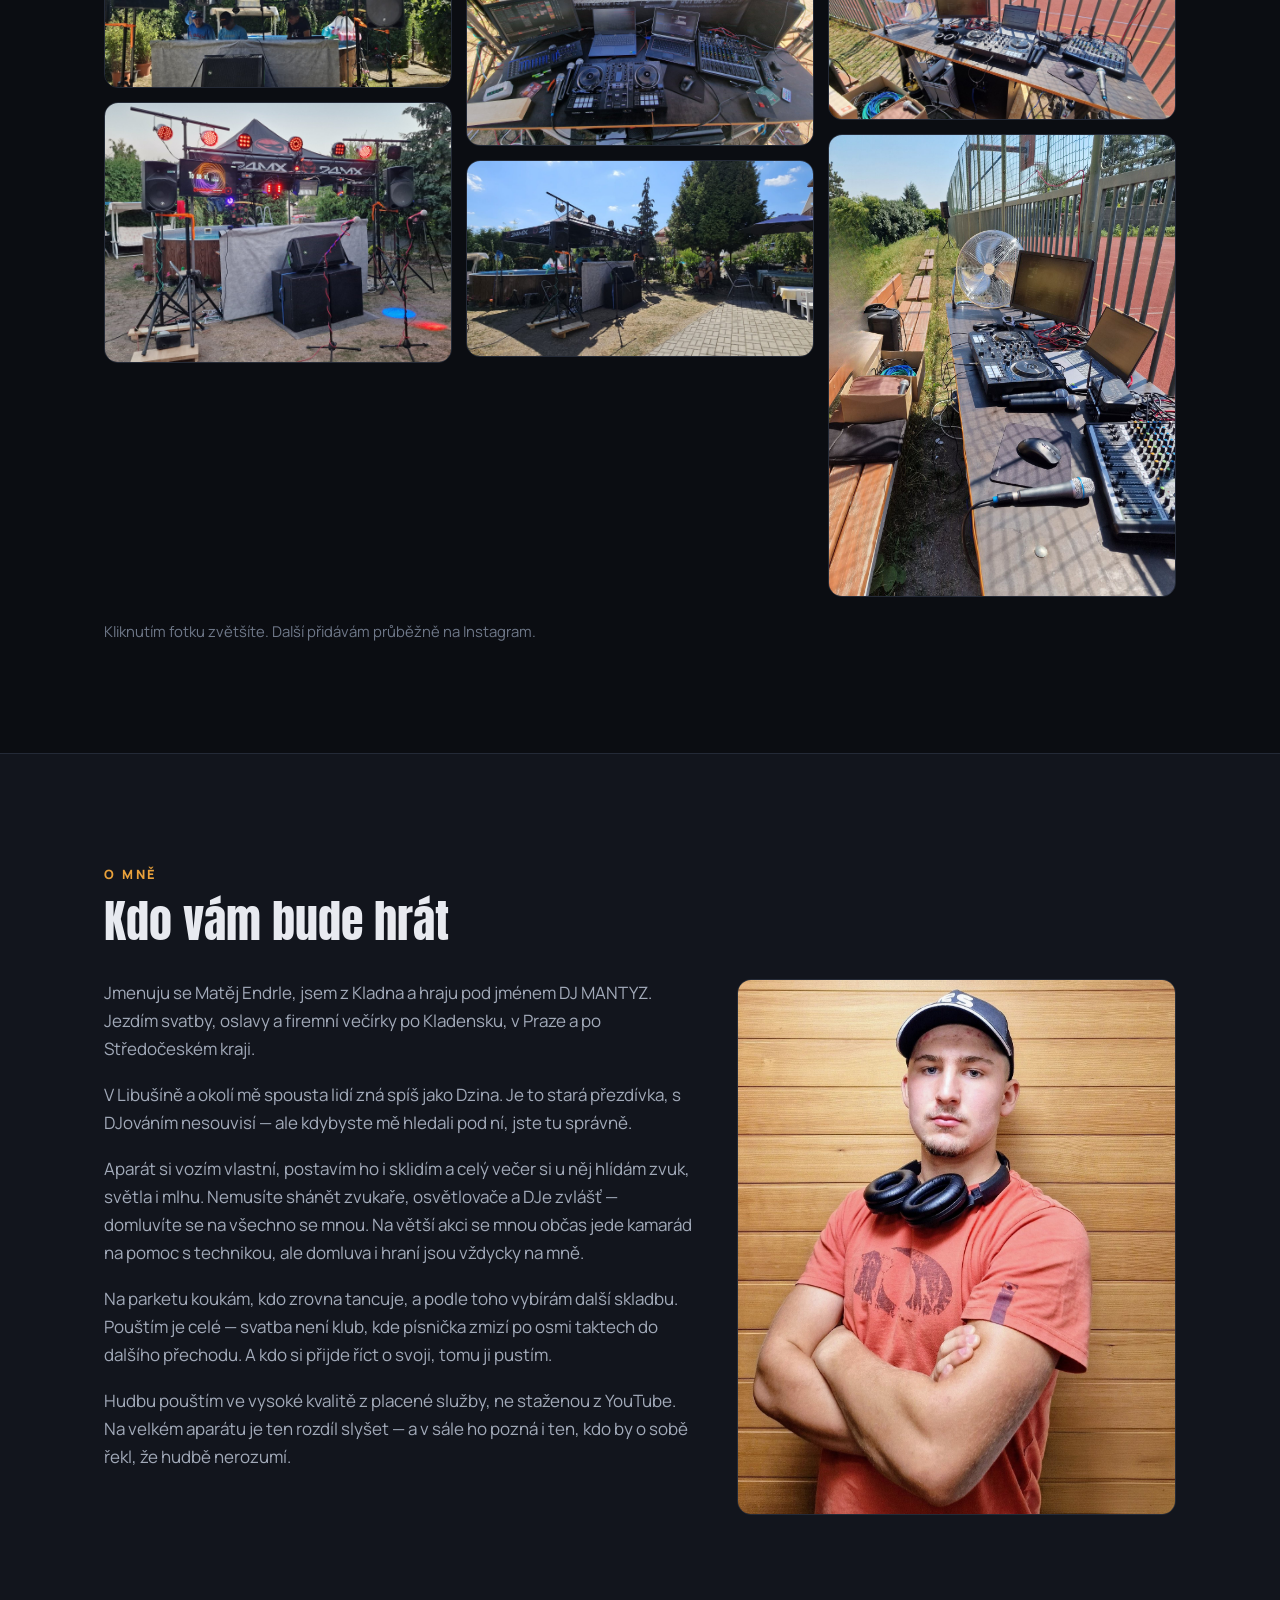
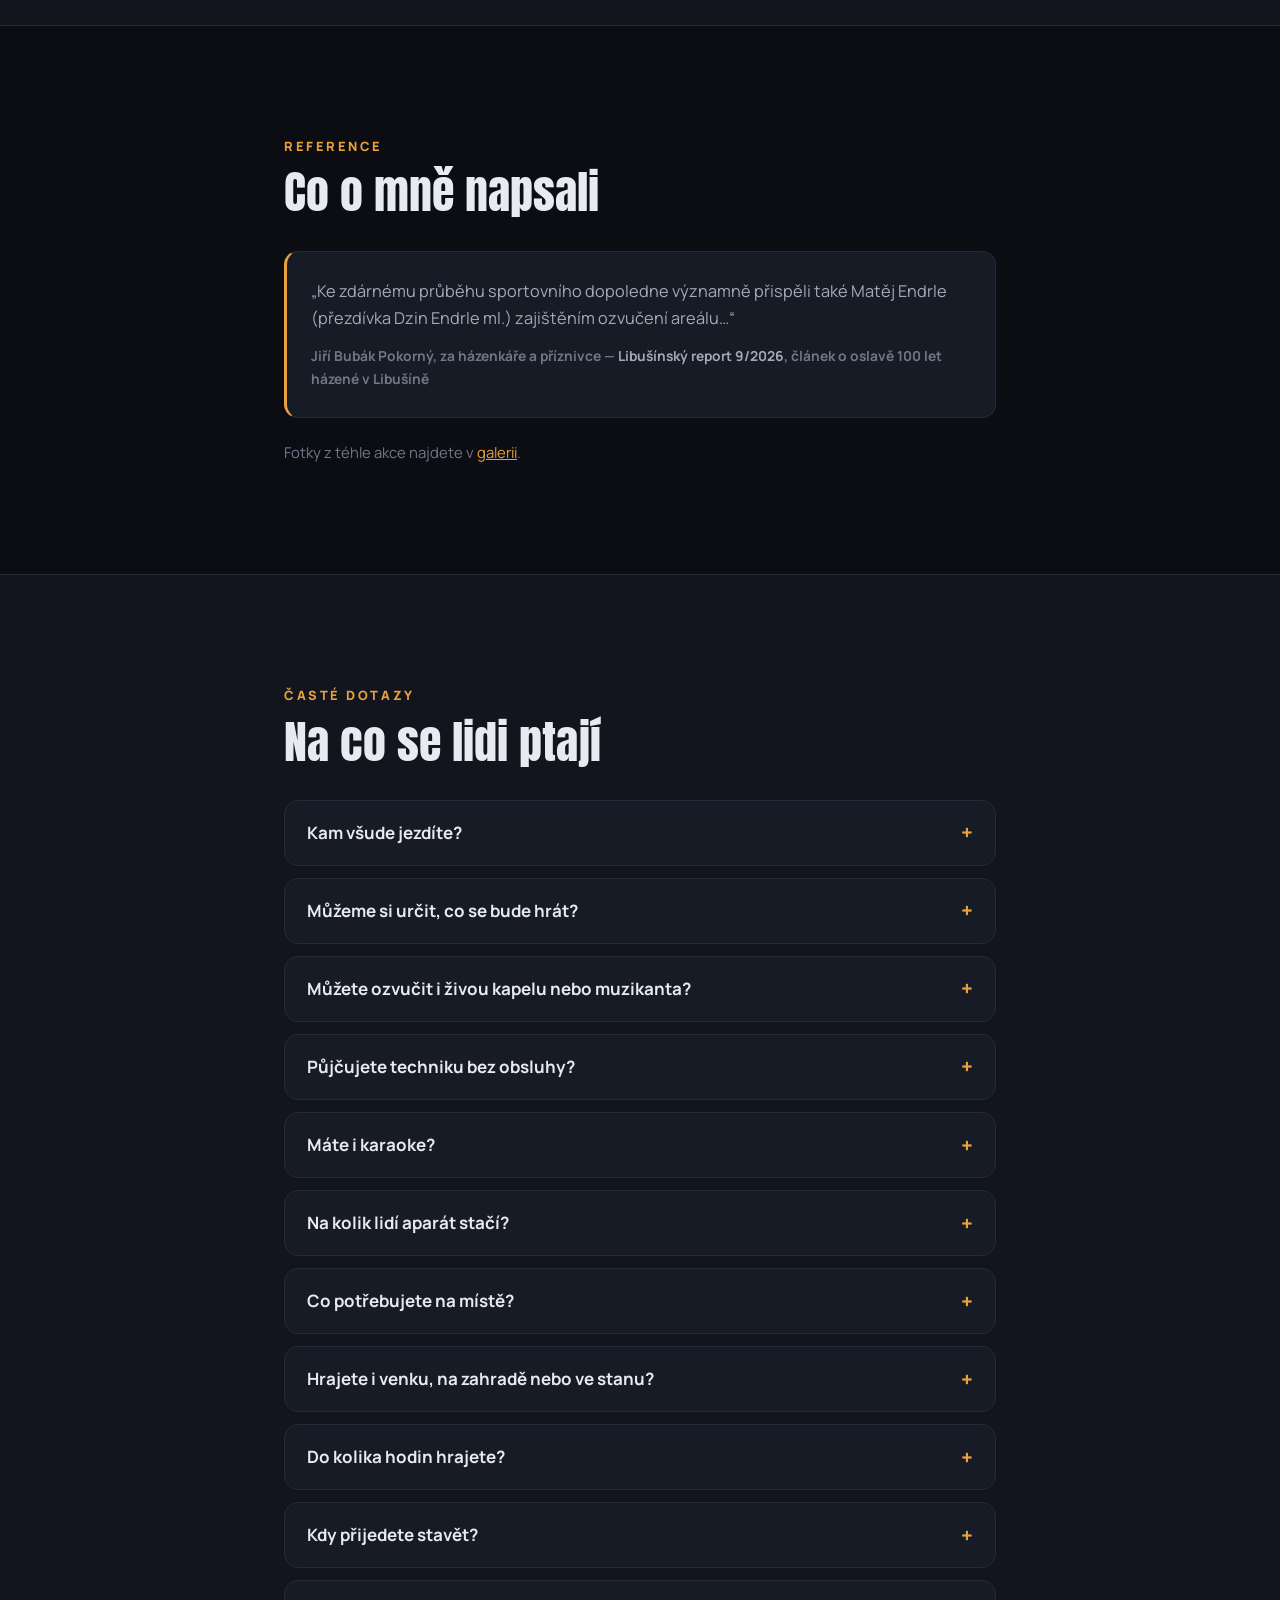
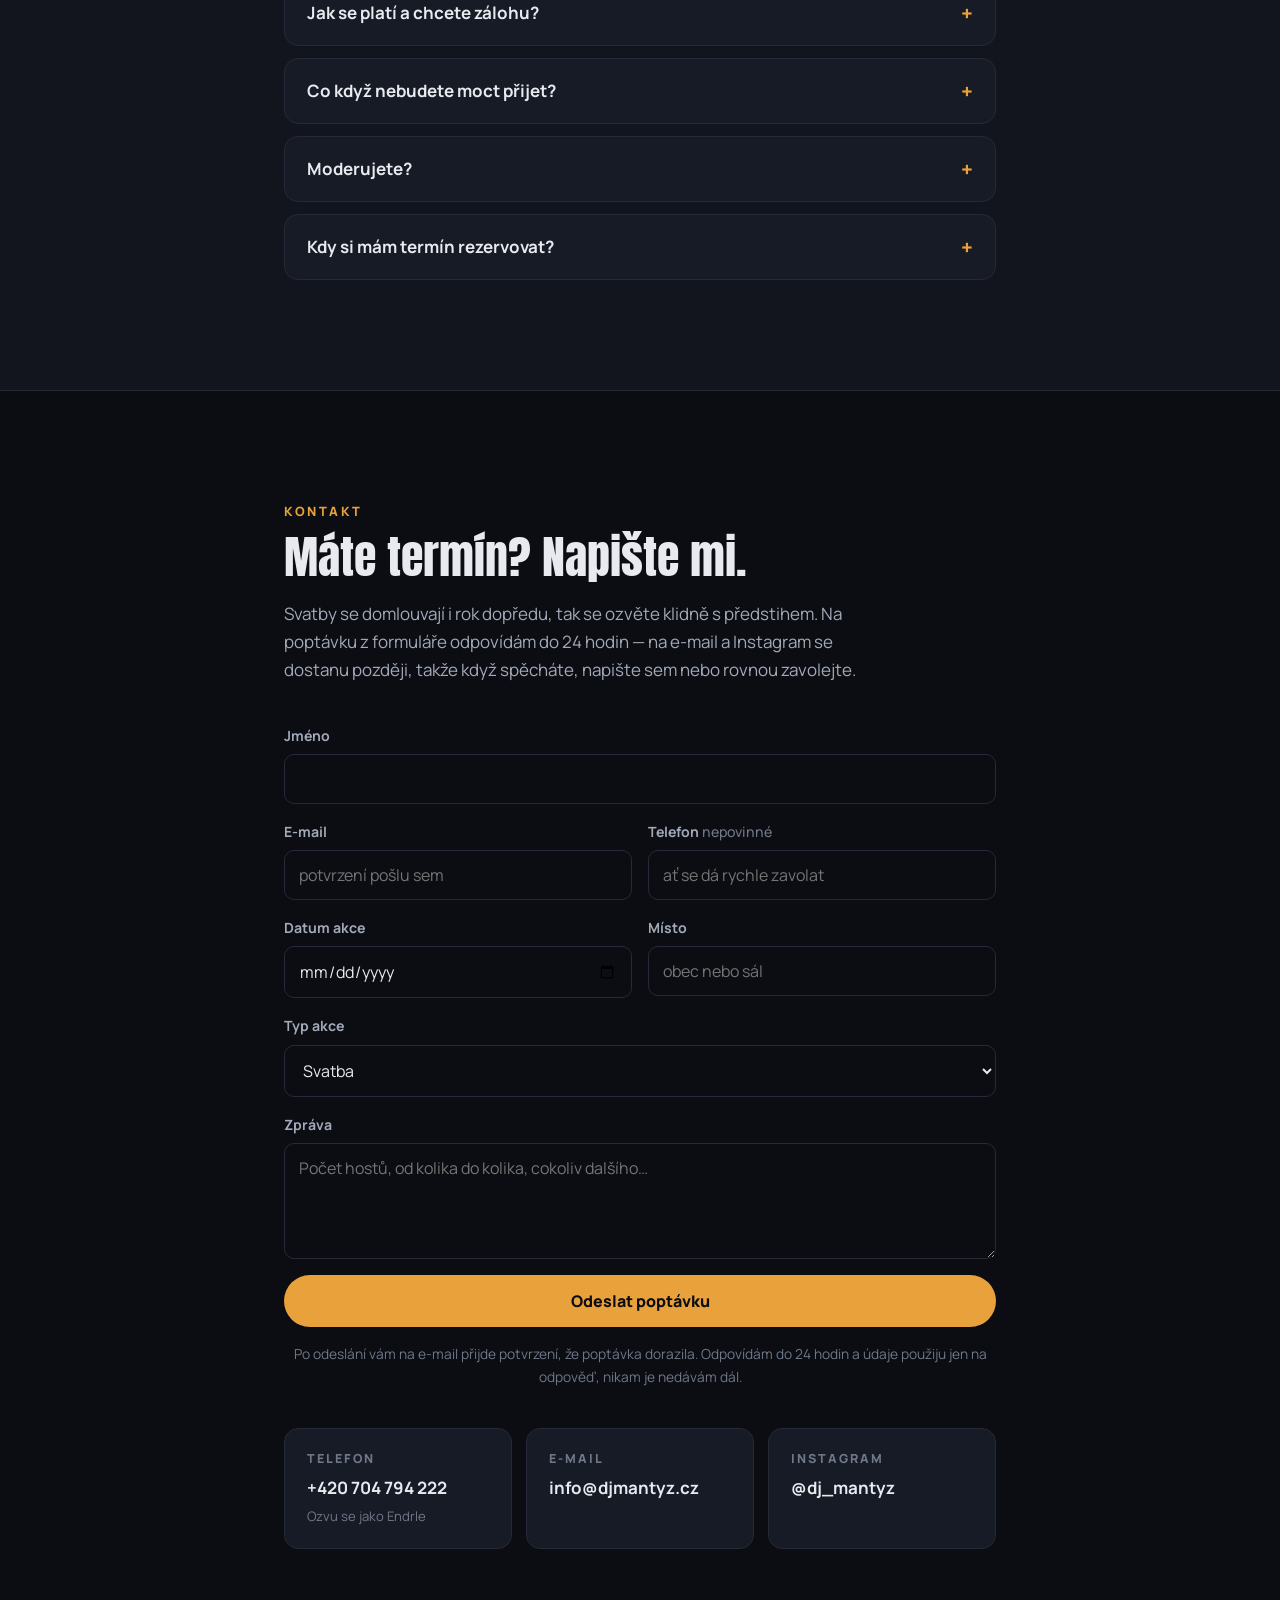
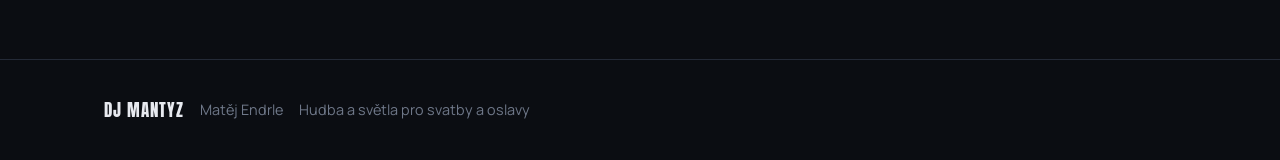
==== commit 91f37d32: "Cenik ve skupinach, sjednocene ceny, "i jine akce" u ozvuceni Ceny (Matej nechal na me, at do sebe s" ====
--- a/index.html
+++ b/index.html
@@ -4,7 +4,7 @@
 <meta charset="utf-8">
 <meta name="viewport" content="width=device-width, initial-scale=1">
 <title>DJ MANTYZ — DJ na svatby a oslavy | Kladno a okolí</title>
-<meta name="description" content="Mobilní DJ na svatby, oslavy a firemní akce a ozvučení sportovních a obecních akcí i plesů — Kladno, Libušín, Praha a Středočeský kraj. Vlastní zvuk, DMX světla i karaoke, ceny od 3 500 Kč.">
+<meta name="description" content="Mobilní DJ na svatby, oslavy a firemní akce a ozvučení sportovních a obecních akcí i plesů — Kladno, Libušín, Praha a Středočeský kraj. Vlastní zvuk, DMX světla i karaoke, ceny od 4 000 Kč.">
 
 <link rel="canonical" href="https://djmantyz.cz/">
 
@@ -69,9 +69,9 @@
     { "@type": "Offer", "name": "DJ na firemní akci",
       "priceSpecification": { "@type": "PriceSpecification", "minPrice": 5500, "priceCurrency": "CZK" } },
     { "@type": "Offer", "name": "Ozvučení sportovní nebo obecní akce",
-      "priceSpecification": { "@type": "PriceSpecification", "minPrice": 3500, "priceCurrency": "CZK" } },
+      "priceSpecification": { "@type": "PriceSpecification", "minPrice": 4000, "priceCurrency": "CZK" } },
     { "@type": "Offer", "name": "Ozvučení plesu nebo zábavy",
-      "priceSpecification": { "@type": "PriceSpecification", "minPrice": 5500, "priceCurrency": "CZK" } }
+      "priceSpecification": { "@type": "PriceSpecification", "minPrice": 7000, "priceCurrency": "CZK" } }
   ]
 }
 </script>
@@ -147,7 +147,7 @@
   <section id="sluzby" class="sekce">
     <div class="obal">
       <p class="nadpisek">Co nabízím</p>
-      <h2>Čtyři druhy akcí, jeden přístup</h2>
+      <h2>Na jaké akce přijedu</h2>
       <p class="uvod">
         Skladby vybírám podle toho, kdo je zrovna na parketu a jaká je chvíle —
         a pouštím je celé, protože svoji písničku chcete slyšet od začátku do konce.
@@ -173,8 +173,8 @@
         </article>
         <article class="karta">
           <h3>Ozvučení akcí</h3>
-          <p>Sportovní dny, obecní slavnosti, plesy a zábavy. Zvuk i světla
-             pro celou akci — <a href="#ozvuceni">víc níž</a>.</p>
+          <p>Sportovní dny, obecní slavnosti, plesy, zábavy a klidně i jiné
+             akce. Zvuk i světla pro celou akci — <a href="#ozvuceni">víc níž</a>.</p>
         </article>
       </div>
 
@@ -222,6 +222,11 @@
              předtančení i tombolu. Světla na parketu podle toho, co se zrovna
              děje.</p>
         </article>
+        <article class="karta">
+          <h3>I jiné akce</h3>
+          <p>Trhy, srazy, vernisáže nebo akce, na kterou jsem tady nepomyslel.
+             Napište, co chystáte — na většině akcí se dá domluvit.</p>
+        </article>
       </div>
 
       <div class="vcene">
@@ -254,6 +259,7 @@
       </p>
 
       <div class="cenik">
+        <div class="polozka-skupina">DJ</div>
         <div class="polozka">
           <span class="polozka-txt">
             <span class="polozka-n">Oslava, narozeniny, sraz</span>
@@ -270,27 +276,6 @@
         </div>
         <div class="polozka">
           <span class="polozka-txt">
-            <span class="polozka-n">Ozvučení sportovní nebo obecní akce</span>
-            <span class="polozka-p">zvuk areálu, mikrofon pro moderátora, hudba do pozadí, do 5 hodin</span>
-          </span>
-          <span class="polozka-c">od 3 500 Kč</span>
-        </div>
-        <div class="polozka">
-          <span class="polozka-txt">
-            <span class="polozka-n">Ozvučení plesu nebo zábavy</span>
-            <span class="polozka-p">sál, světla, hudba k tanci a mikrofon na program, do 6 hodin</span>
-          </span>
-          <span class="polozka-c">od 5 500 Kč</span>
-        </div>
-        <div class="polozka">
-          <span class="polozka-txt">
-            <span class="polozka-n">I jiné akce</span>
-            <span class="polozka-p">plesy, zábavy, srazy a cokoliv dalšího — napište, co chystáte</span>
-          </span>
-          <span class="polozka-c">dohodou</span>
-        </div>
-        <div class="polozka">
-          <span class="polozka-txt">
             <span class="polozka-n">Svatba — večerní párty</span>
             <span class="polozka-p">od prvního tance do konce, do 8 hodin</span>
           </span>
@@ -303,6 +288,29 @@
           </span>
           <span class="polozka-c">od 10 500 Kč</span>
         </div>
+        <div class="polozka-skupina">Ozvučení akcí</div>
+        <div class="polozka">
+          <span class="polozka-txt">
+            <span class="polozka-n">Sportovní nebo obecní akce</span>
+            <span class="polozka-p">zvuk areálu, mikrofon pro moderátora, hudba do pozadí, do 5 hodin</span>
+          </span>
+          <span class="polozka-c">od 4 000 Kč</span>
+        </div>
+        <div class="polozka">
+          <span class="polozka-txt">
+            <span class="polozka-n">Ples nebo zábava</span>
+            <span class="polozka-p">zvuk a světla v sále, hudba k tanci, mikrofon na program, do 8 hodin</span>
+          </span>
+          <span class="polozka-c">od 7 000 Kč</span>
+        </div>
+        <div class="polozka-skupina">Ostatní</div>
+        <div class="polozka">
+          <span class="polozka-txt">
+            <span class="polozka-n">I jiné akce</span>
+            <span class="polozka-p">trhy, srazy, vernisáže a co vás napadne — napište, co chystáte</span>
+          </span>
+          <span class="polozka-c">dohodou</span>
+        </div>
         <div class="polozka">
           <span class="polozka-txt">
             <span class="polozka-n">Hodina navíc domluvená předem</span>
@@ -327,8 +335,9 @@
       </div>
 
       <p class="pozn">
-        V každé ceně je postavení i sklizení aparátu, ozvučení, DMX osvětlení parketu,
-        mlha, mikrofon na proslovy a domluva playlistu předem. Nic z toho není příplatek.
+        V každé ceně je postavení i sklizení aparátu, obsluha po celou dobu
+        a mikrofon na proslovy. U DJ akcí navíc DMX osvětlení parketu, mlha
+        a domluva playlistu předem. Nic z toho není příplatek.
       </p>
     </div>
   </section>
--- a/style.css
+++ b/style.css
@@ -271,6 +271,9 @@
   background:var(--panel);padding:20px 24px;
   display:flex;align-items:baseline;justify-content:space-between;gap:16px;flex-wrap:wrap;
 }
+.polozka-skupina{background:var(--noc-2);padding:14px 24px 10px;
+  font-size:.76rem;font-weight:800;letter-spacing:.18em;text-transform:uppercase;
+  color:var(--akcent)}
 .polozka-txt{display:flex;flex-direction:column;gap:3px;min-width:0}
 .polozka-n{font-weight:800}
 .polozka-p{color:var(--text-3);font-size:.9rem}
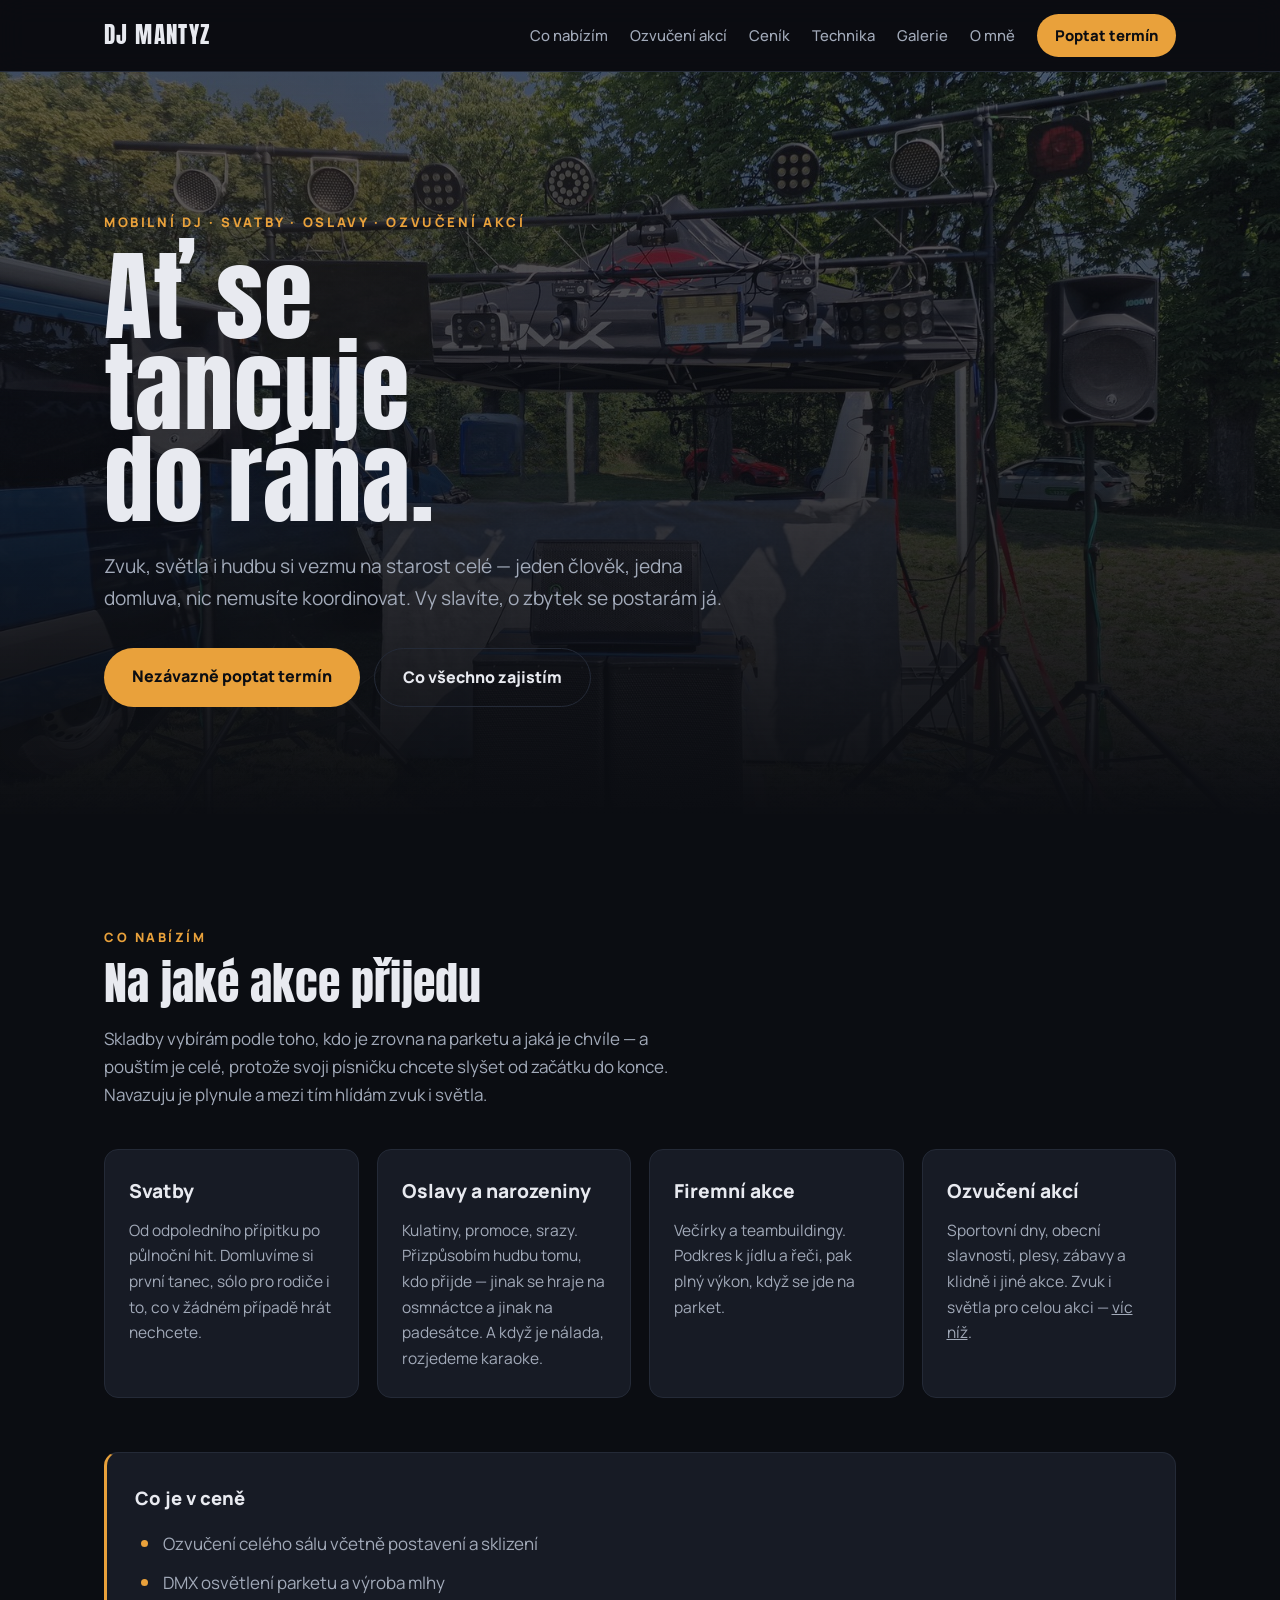
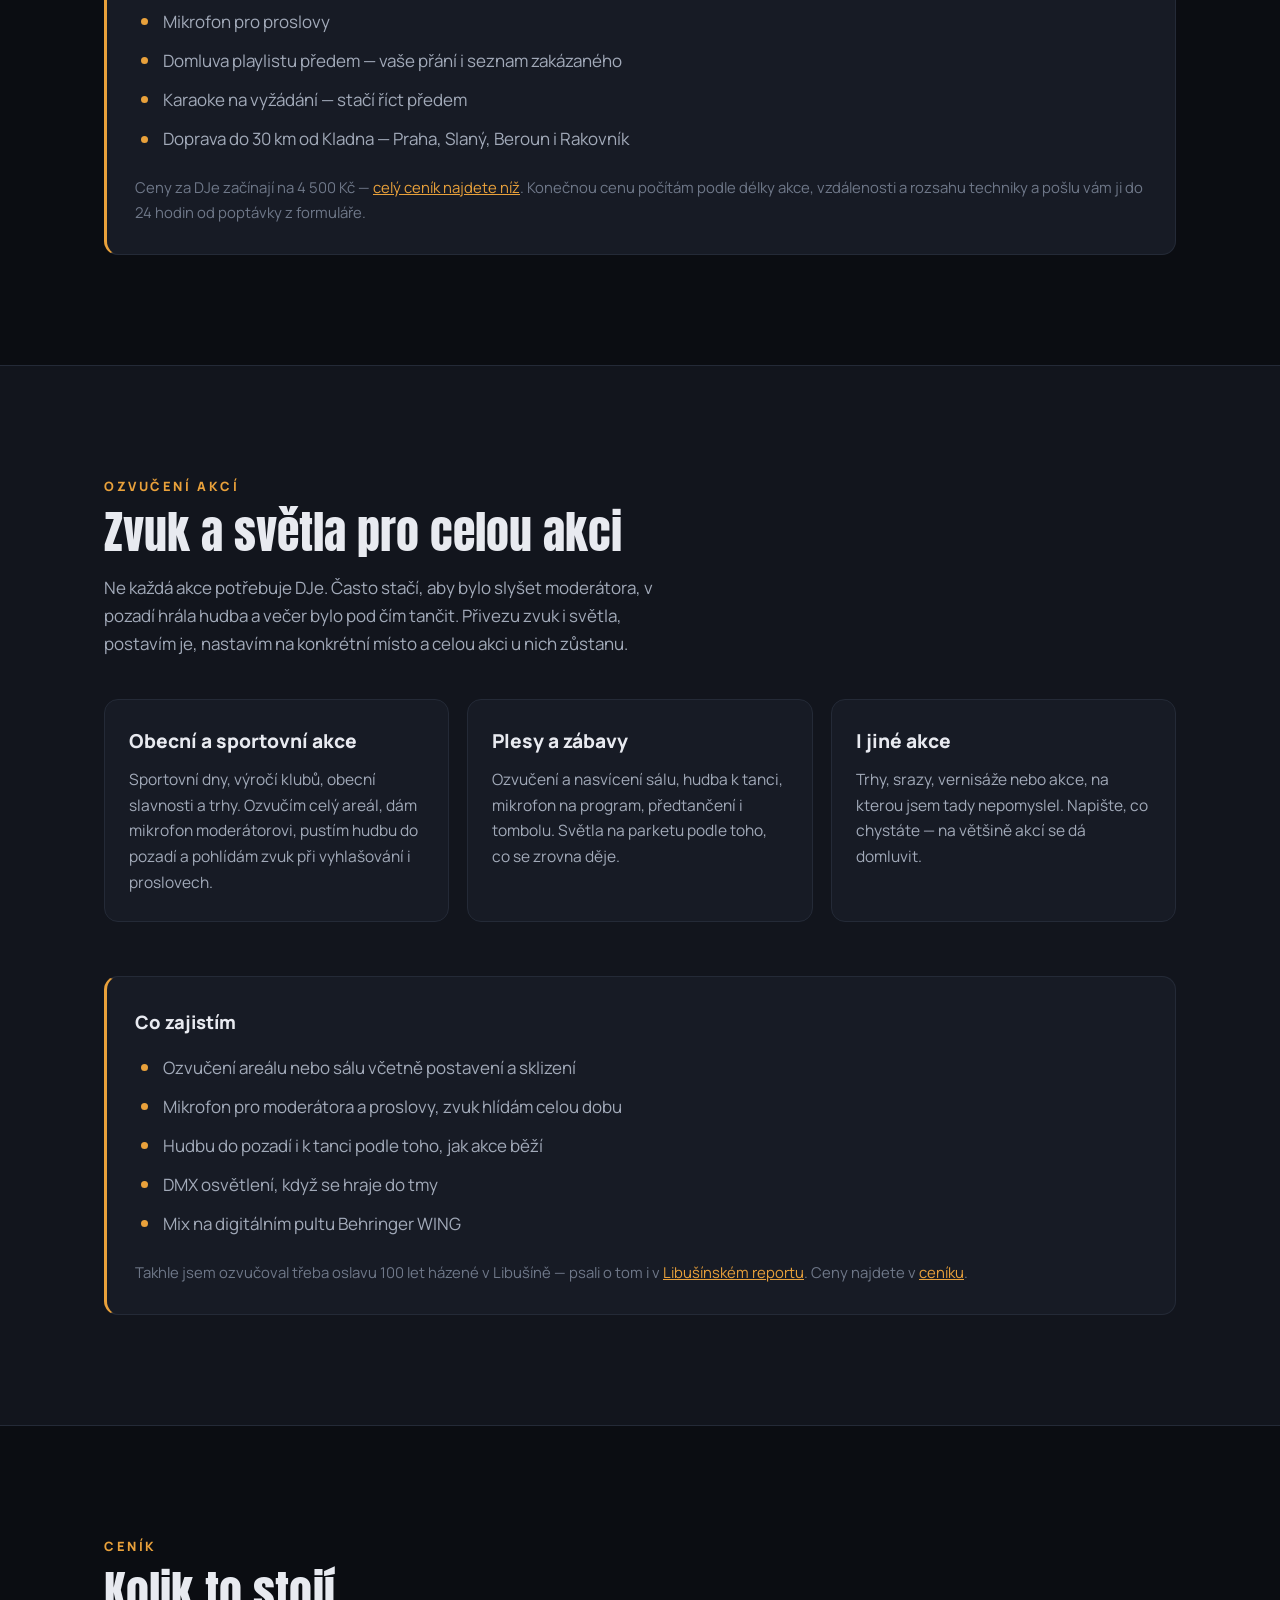
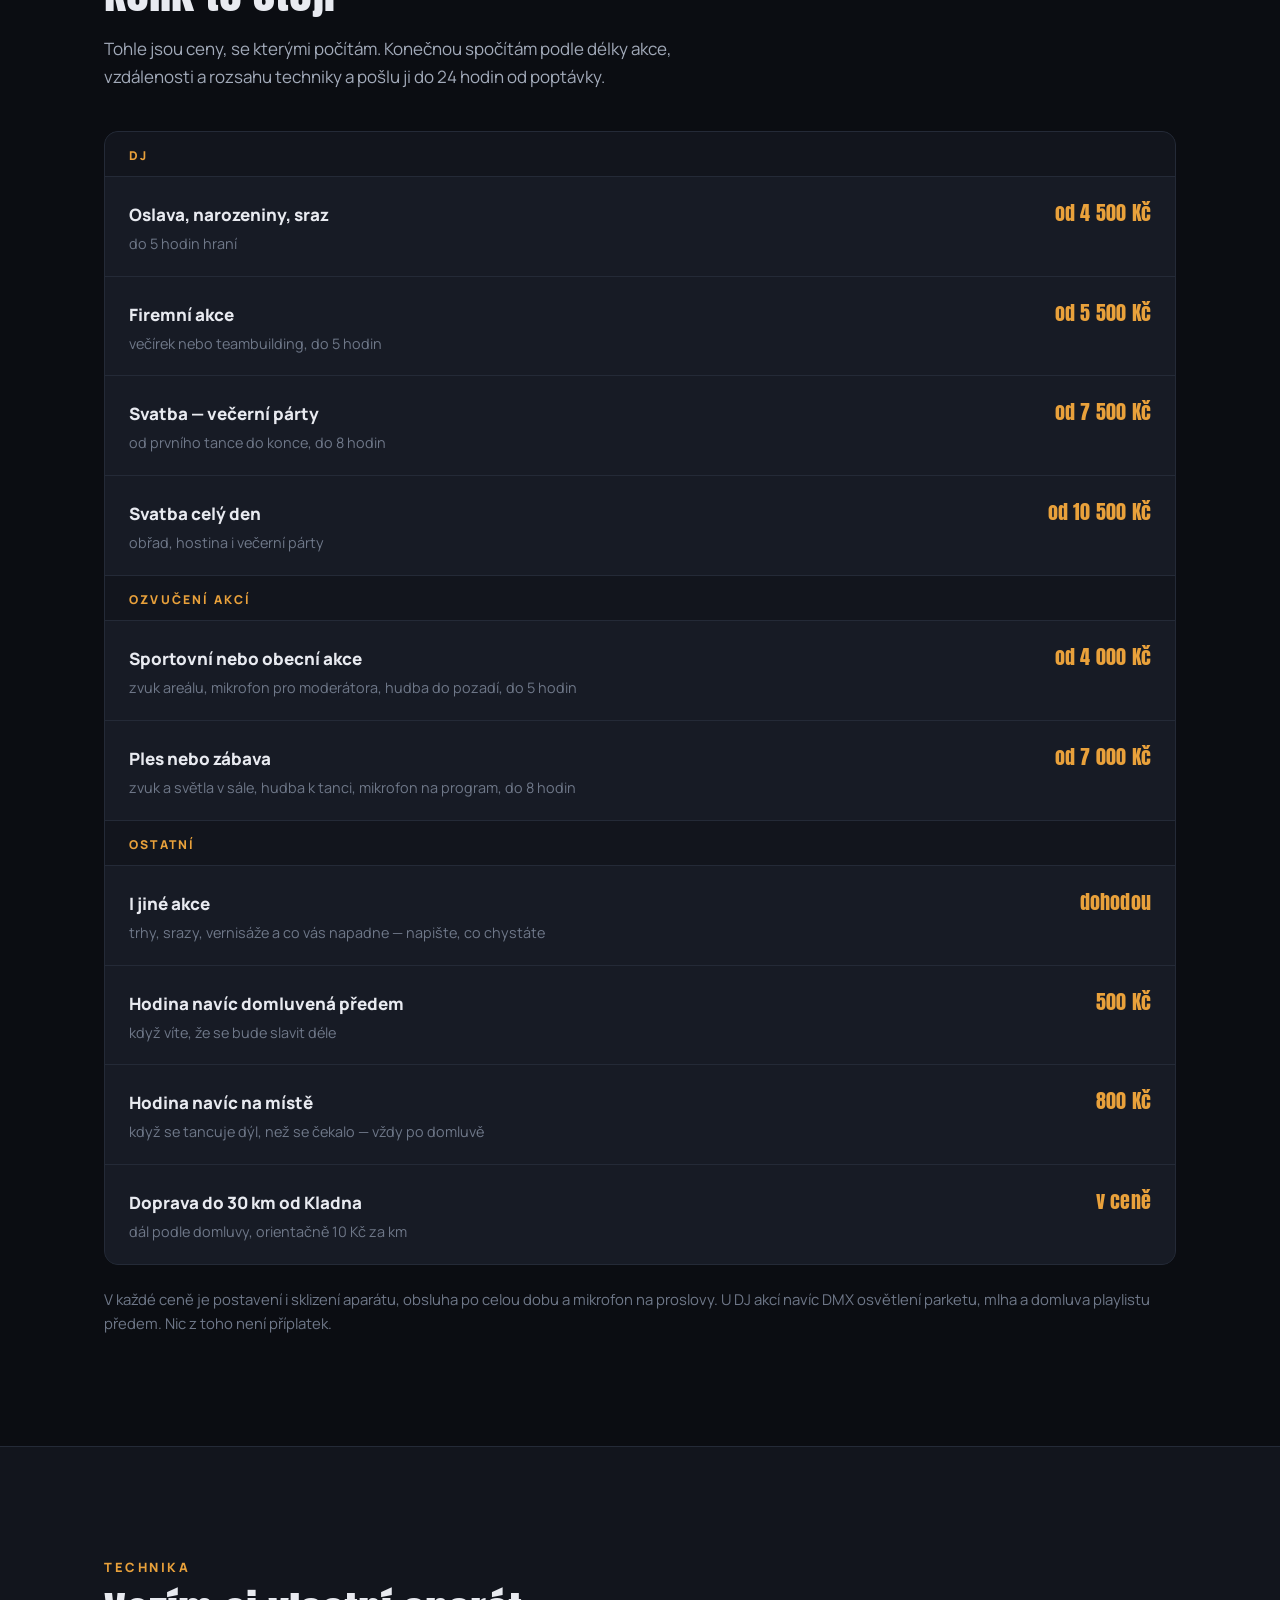
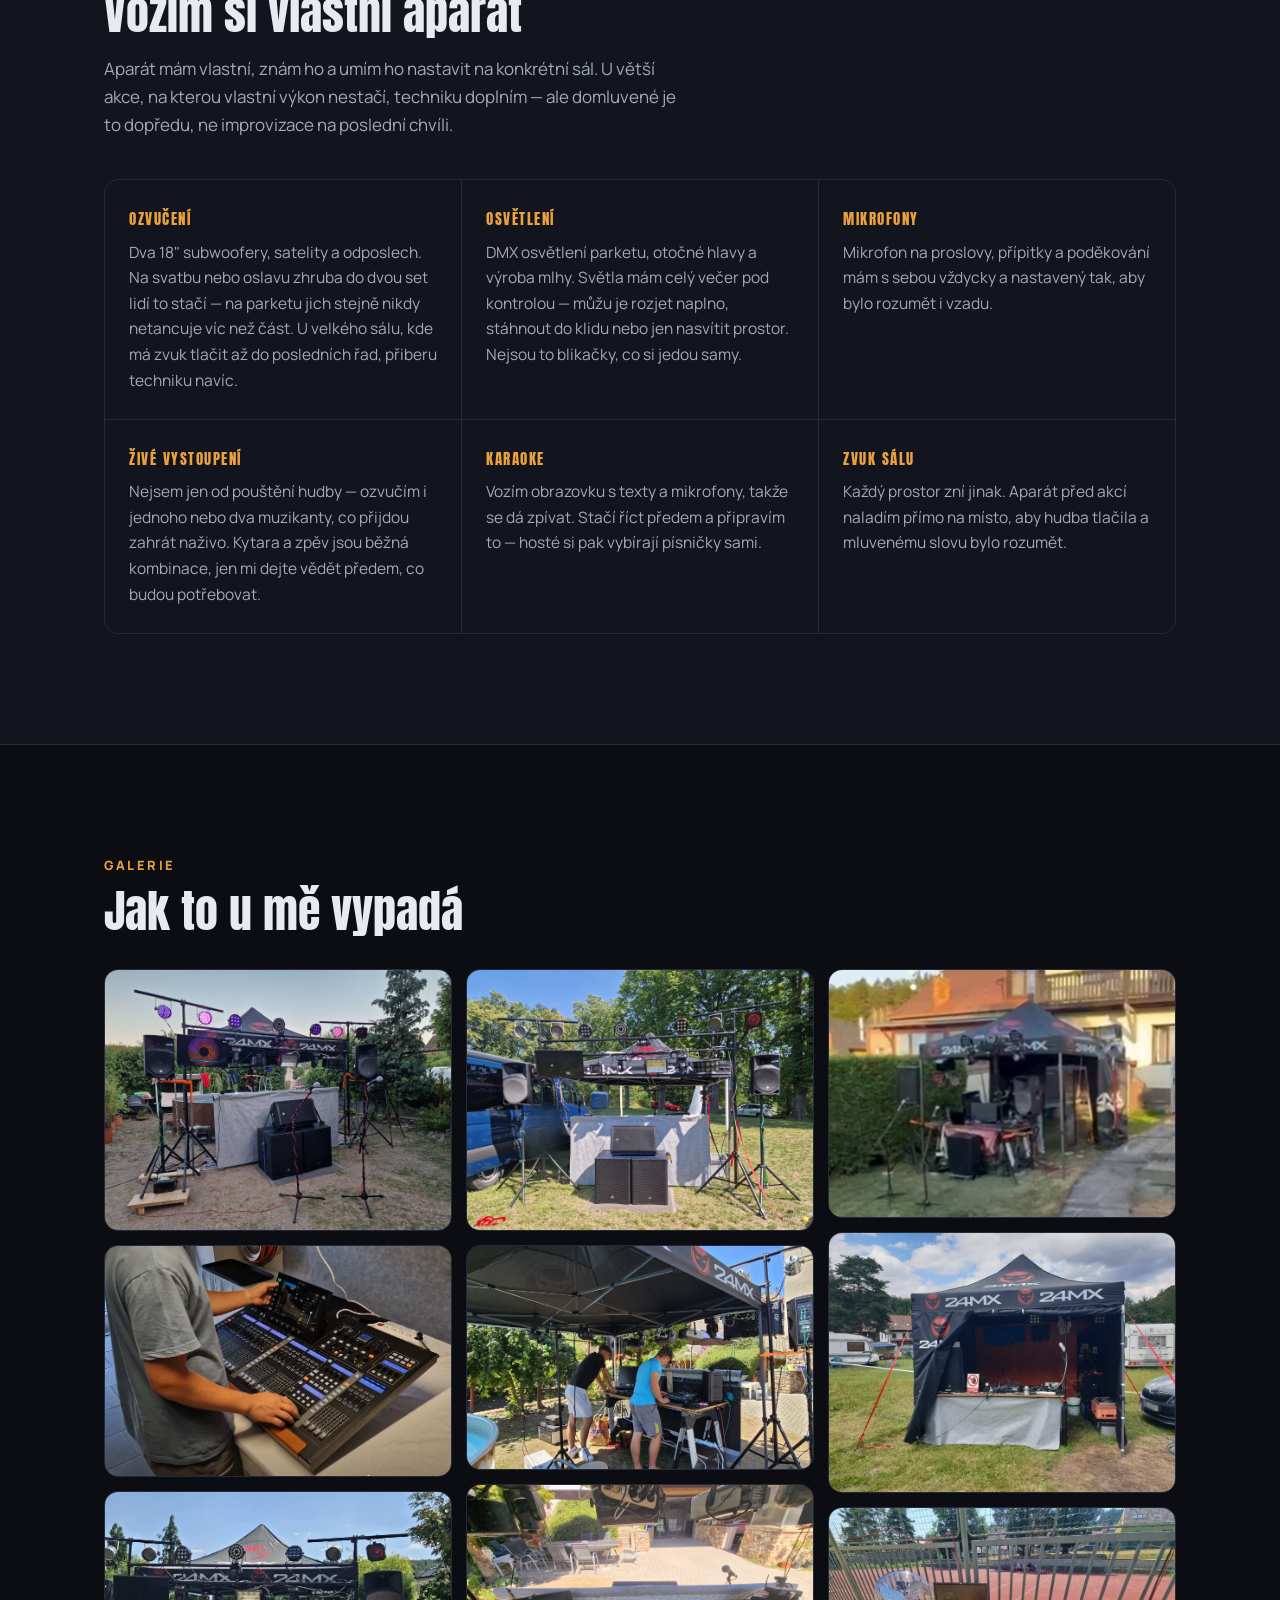
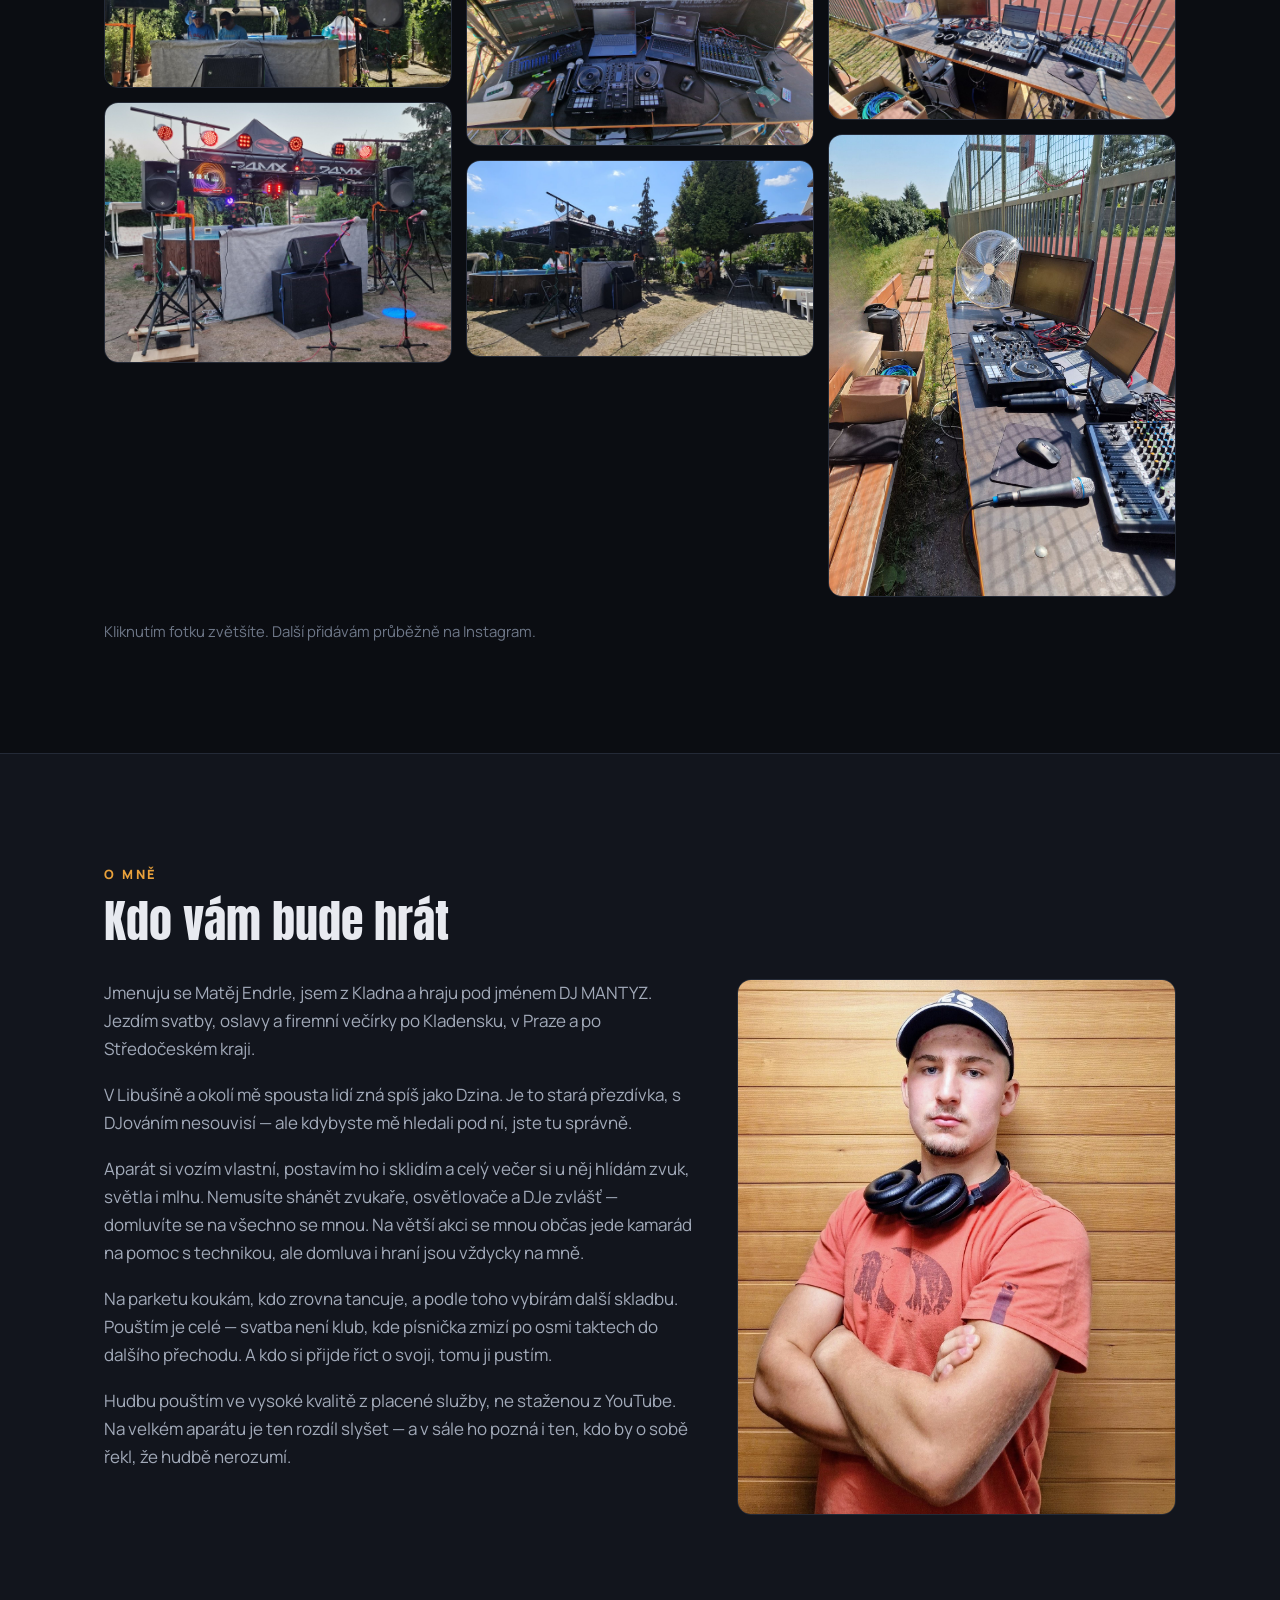
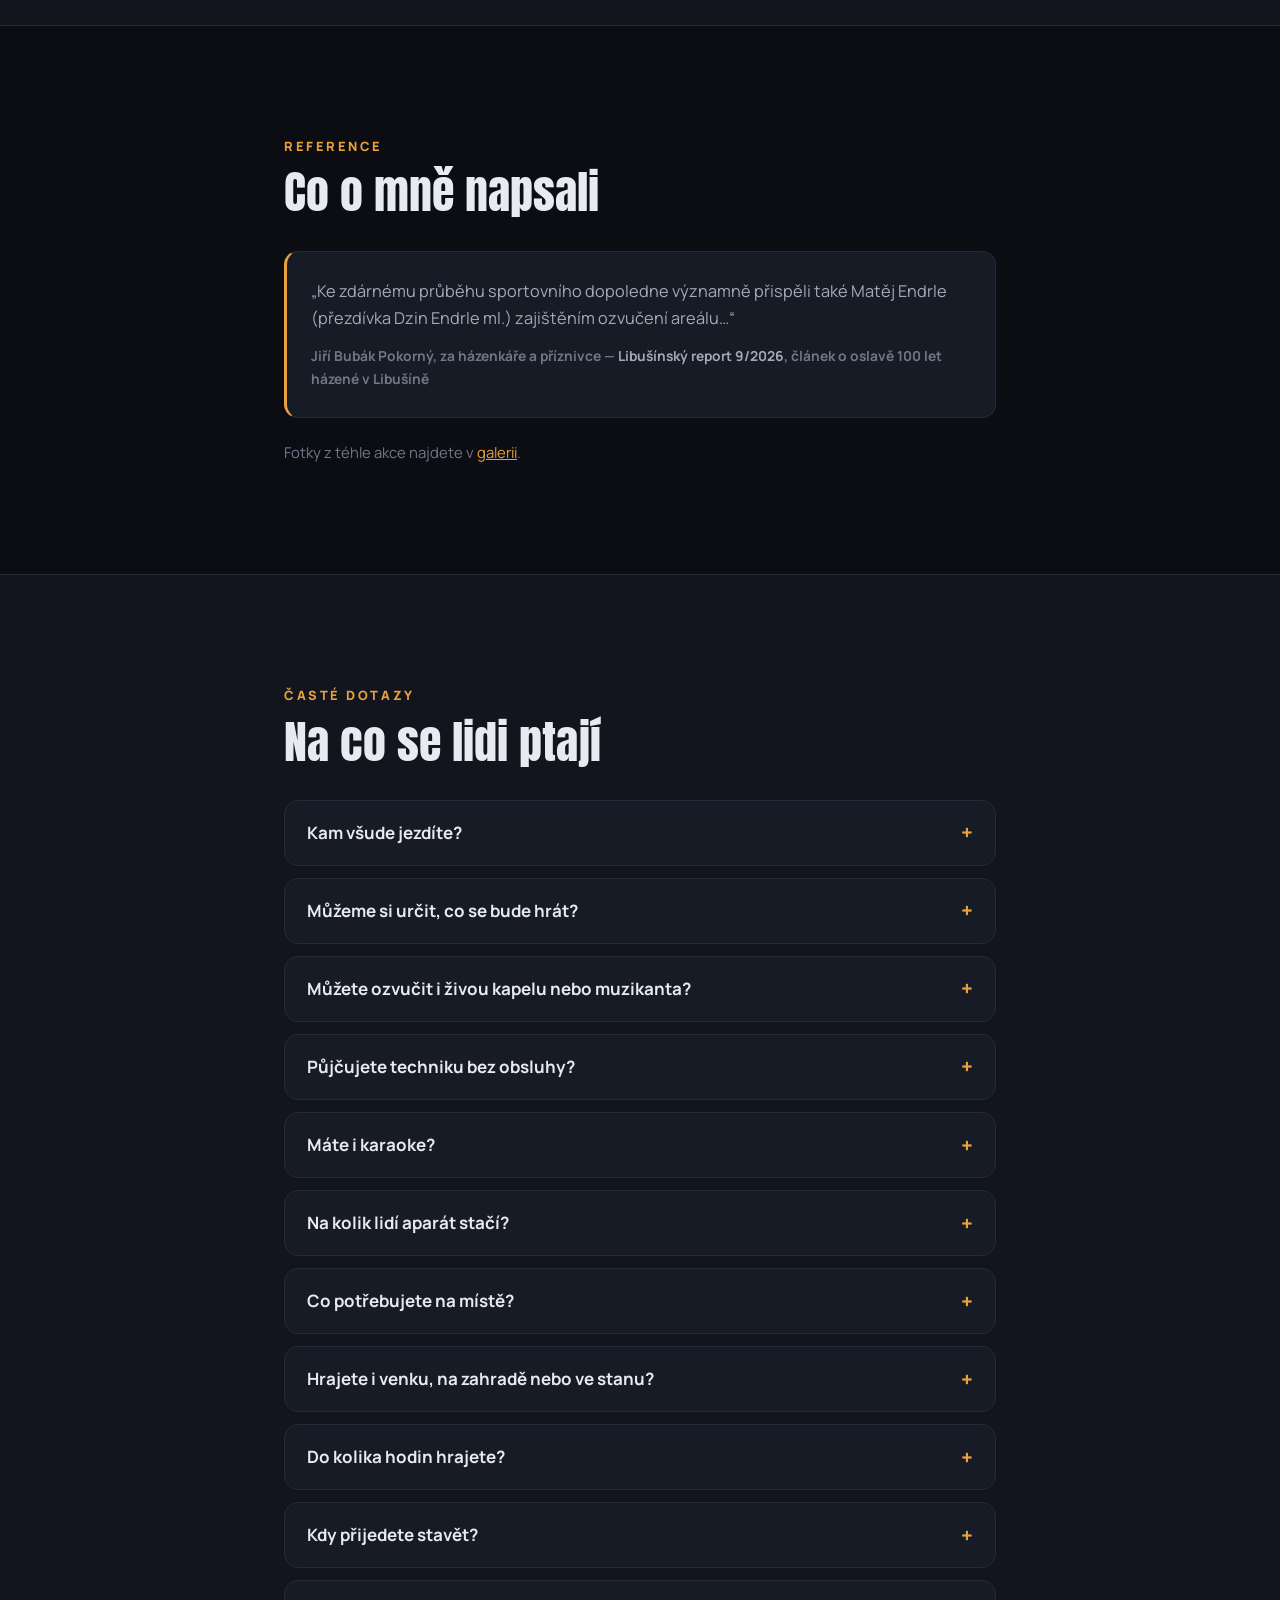
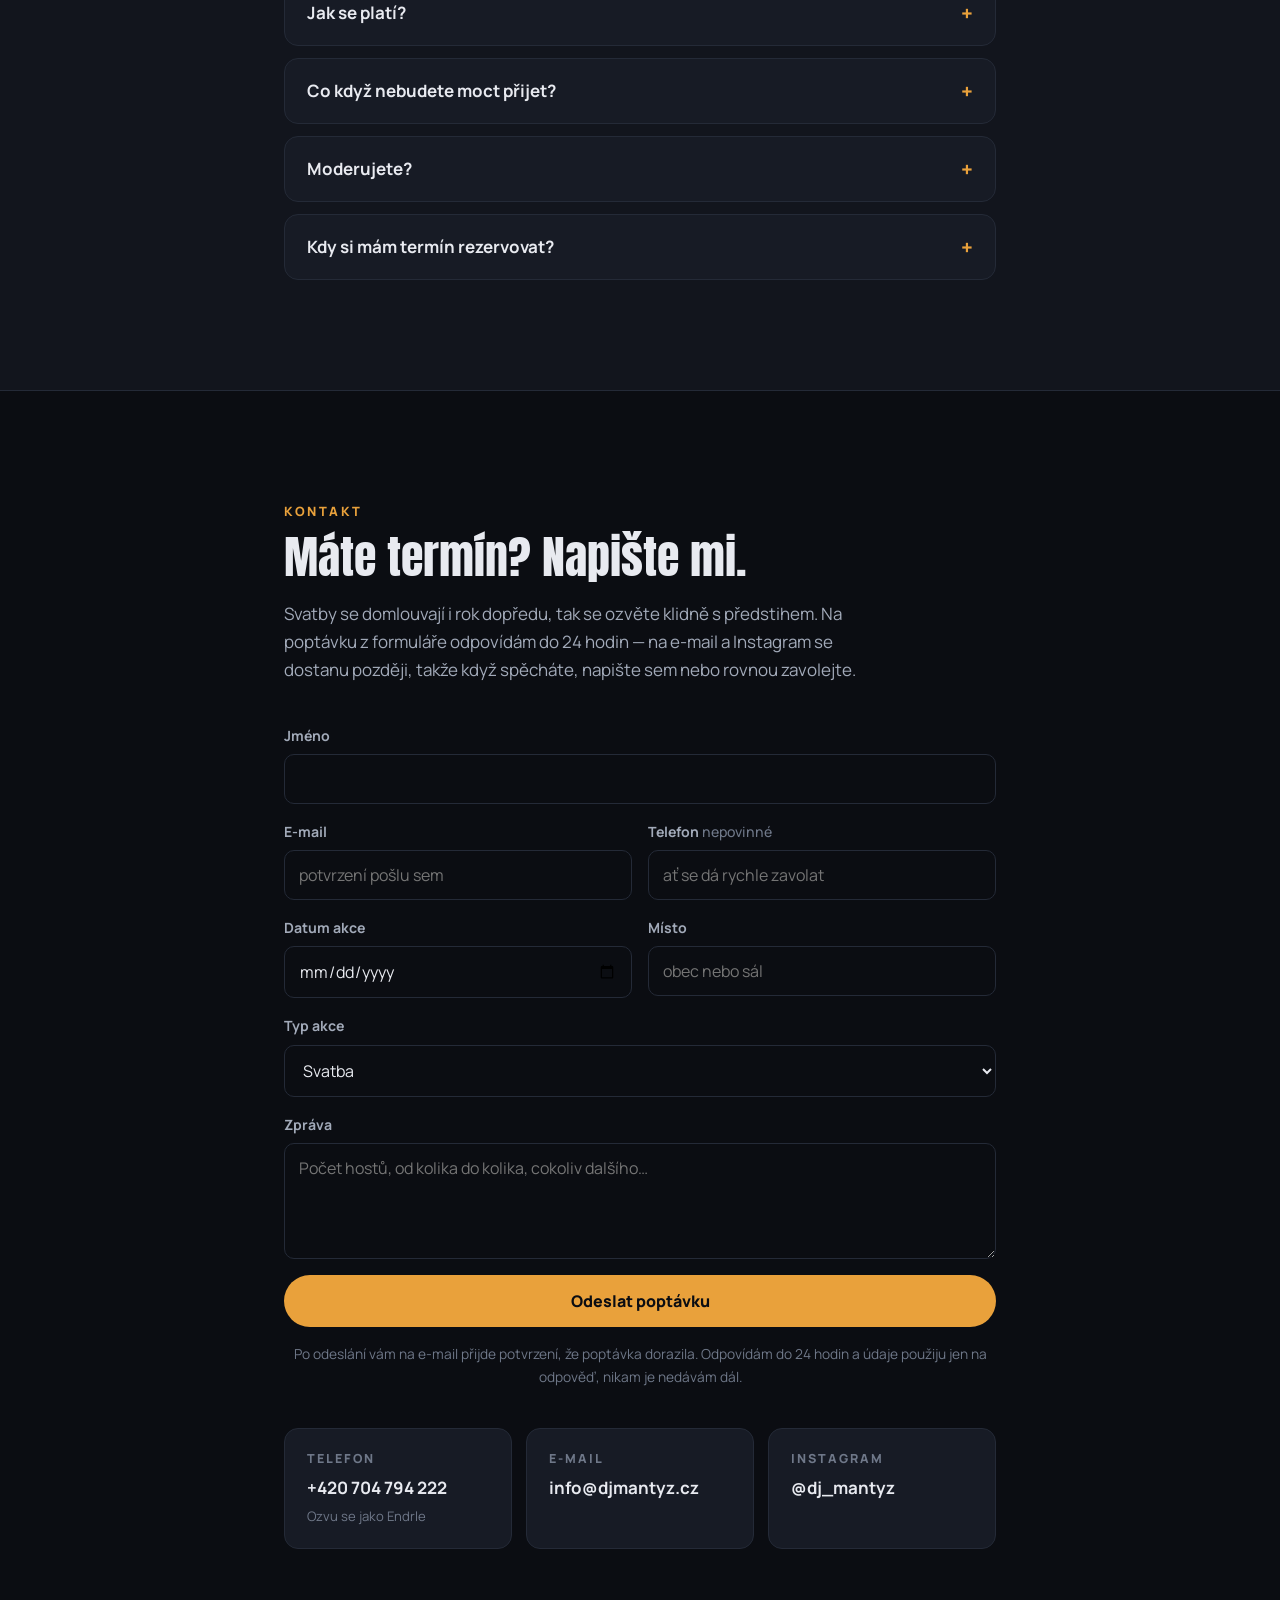
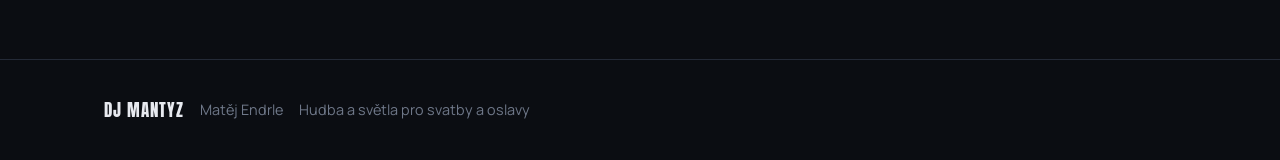
==== commit a16626e0: "FAQ platba: bez rozepisovani zbytku ceny Matej chce mit akci zaplacenou predem a po akci resit jen d" ====
--- a/index.html
+++ b/index.html
@@ -97,7 +97,7 @@
     { "@type": "Question", "name": "Hrajete i venku, na zahradě nebo ve stanu?",
       "acceptedAnswer": { "@type": "Answer", "text": "Ano. Aparát zvládne sál i zahradu, výkon nastavím podle prostoru a počtu hostů." } },
     { "@type": "Question", "name": "Co když nebudete moct přijet?",
-      "acceptedAnswer": { "@type": "Answer", "text": "Kdyby mi do akce vstoupilo něco vážného, třeba nemoc, dám vám vědět co nejdřív a zálohu vám vrátím celou." } },
+      "acceptedAnswer": { "@type": "Answer", "text": "Kdyby mi do akce vstoupilo něco vážného, třeba nemoc, dám vám vědět co nejdřív a vrátím vám všechno, co jste zaplatili." } },
     { "@type": "Question", "name": "Kdy si mám termín rezervovat?",
       "acceptedAnswer": { "@type": "Answer", "text": "Svatby se domlouvají klidně rok dopředu. Zkuste napsat i na poslední chvíli — termín může být volný." } }
   ]
@@ -580,16 +580,16 @@
              co všechno budu vézt.</p>
         </details>
         <details>
-          <summary>Jak se platí a chcete zálohu?</summary>
-          <p>Termín rezervuju po zaplacení zálohy 2 000 Kč. Zbytek
-             zaplatíte na konci akce — v hotovosti, nebo převodem, klidně
-             rovnou přes QR kód v mobilu. Když akci zrušíte víc než měsíc
-             dopředu, zálohu vracím.</p>
+          <summary>Jak se platí?</summary>
+          <p>Termín potvrzuju po zaplacení zálohy. Platit jde v hotovosti
+             i převodem, klidně rovnou přes QR kód v mobilu — podrobnosti
+             si domluvíme, až budeme řešit termín. Když akci zrušíte víc
+             než měsíc dopředu, zálohu vracím.</p>
         </details>
         <details>
           <summary>Co když nebudete moct přijet?</summary>
           <p>Kdyby mi do akce vstoupilo něco vážného, třeba nemoc, dám vám
-             vědět co nejdřív a zálohu vám vrátím celou.</p>
+             vědět co nejdřív a vrátím vám všechno, co jste zaplatili.</p>
         </details>
         <details>
           <summary>Moderujete?</summary>
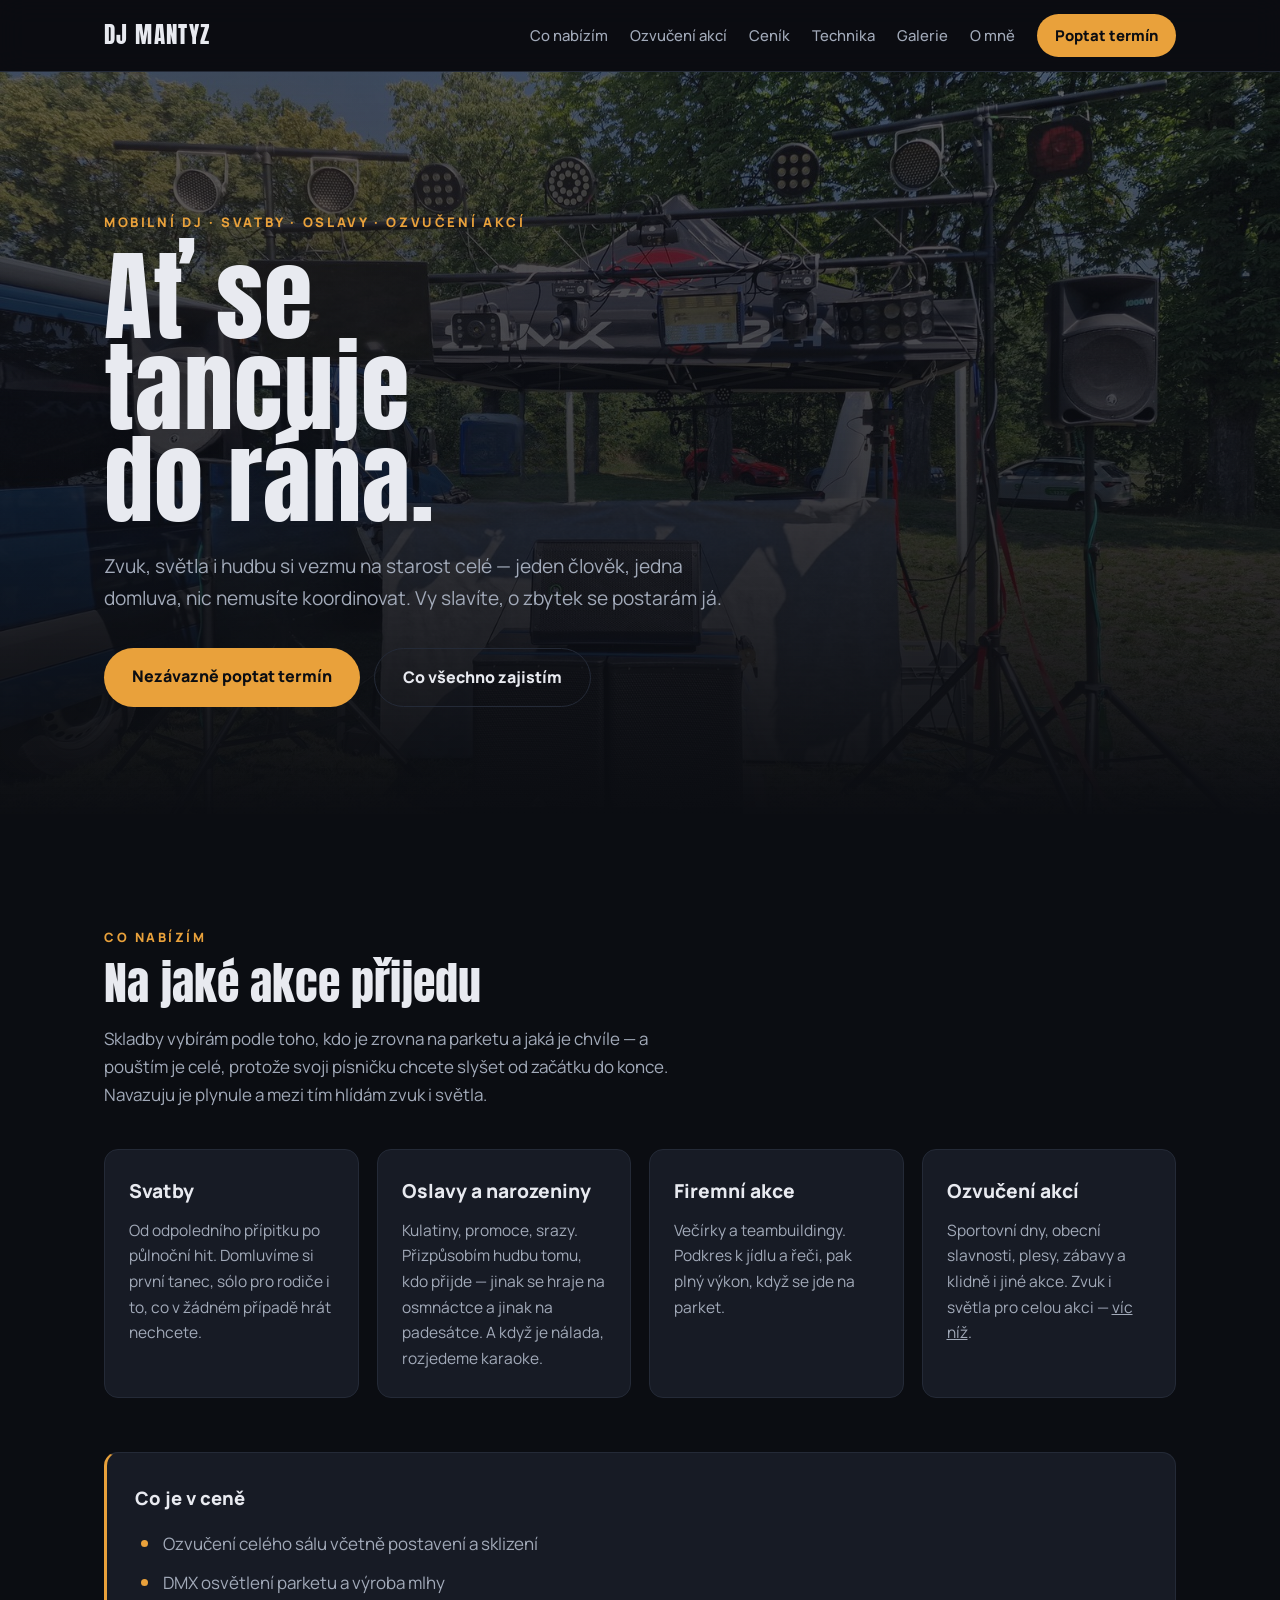
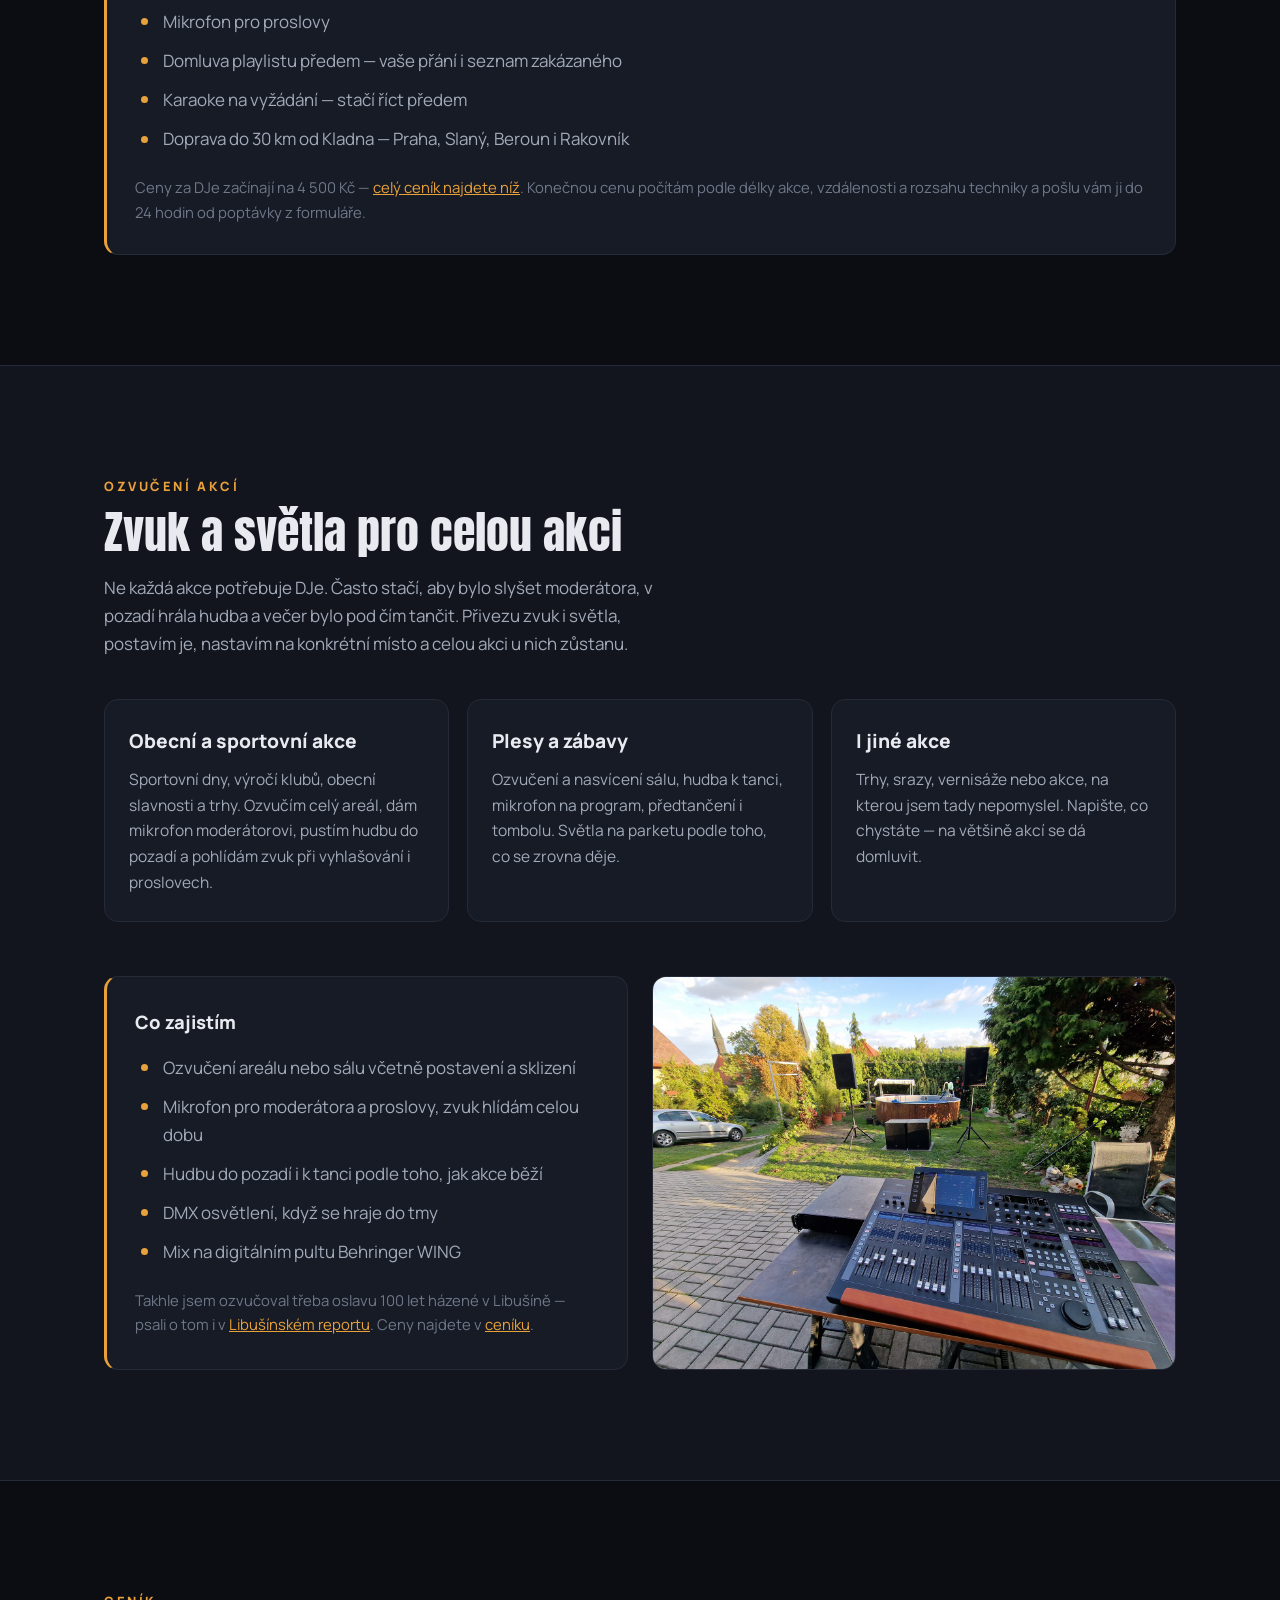
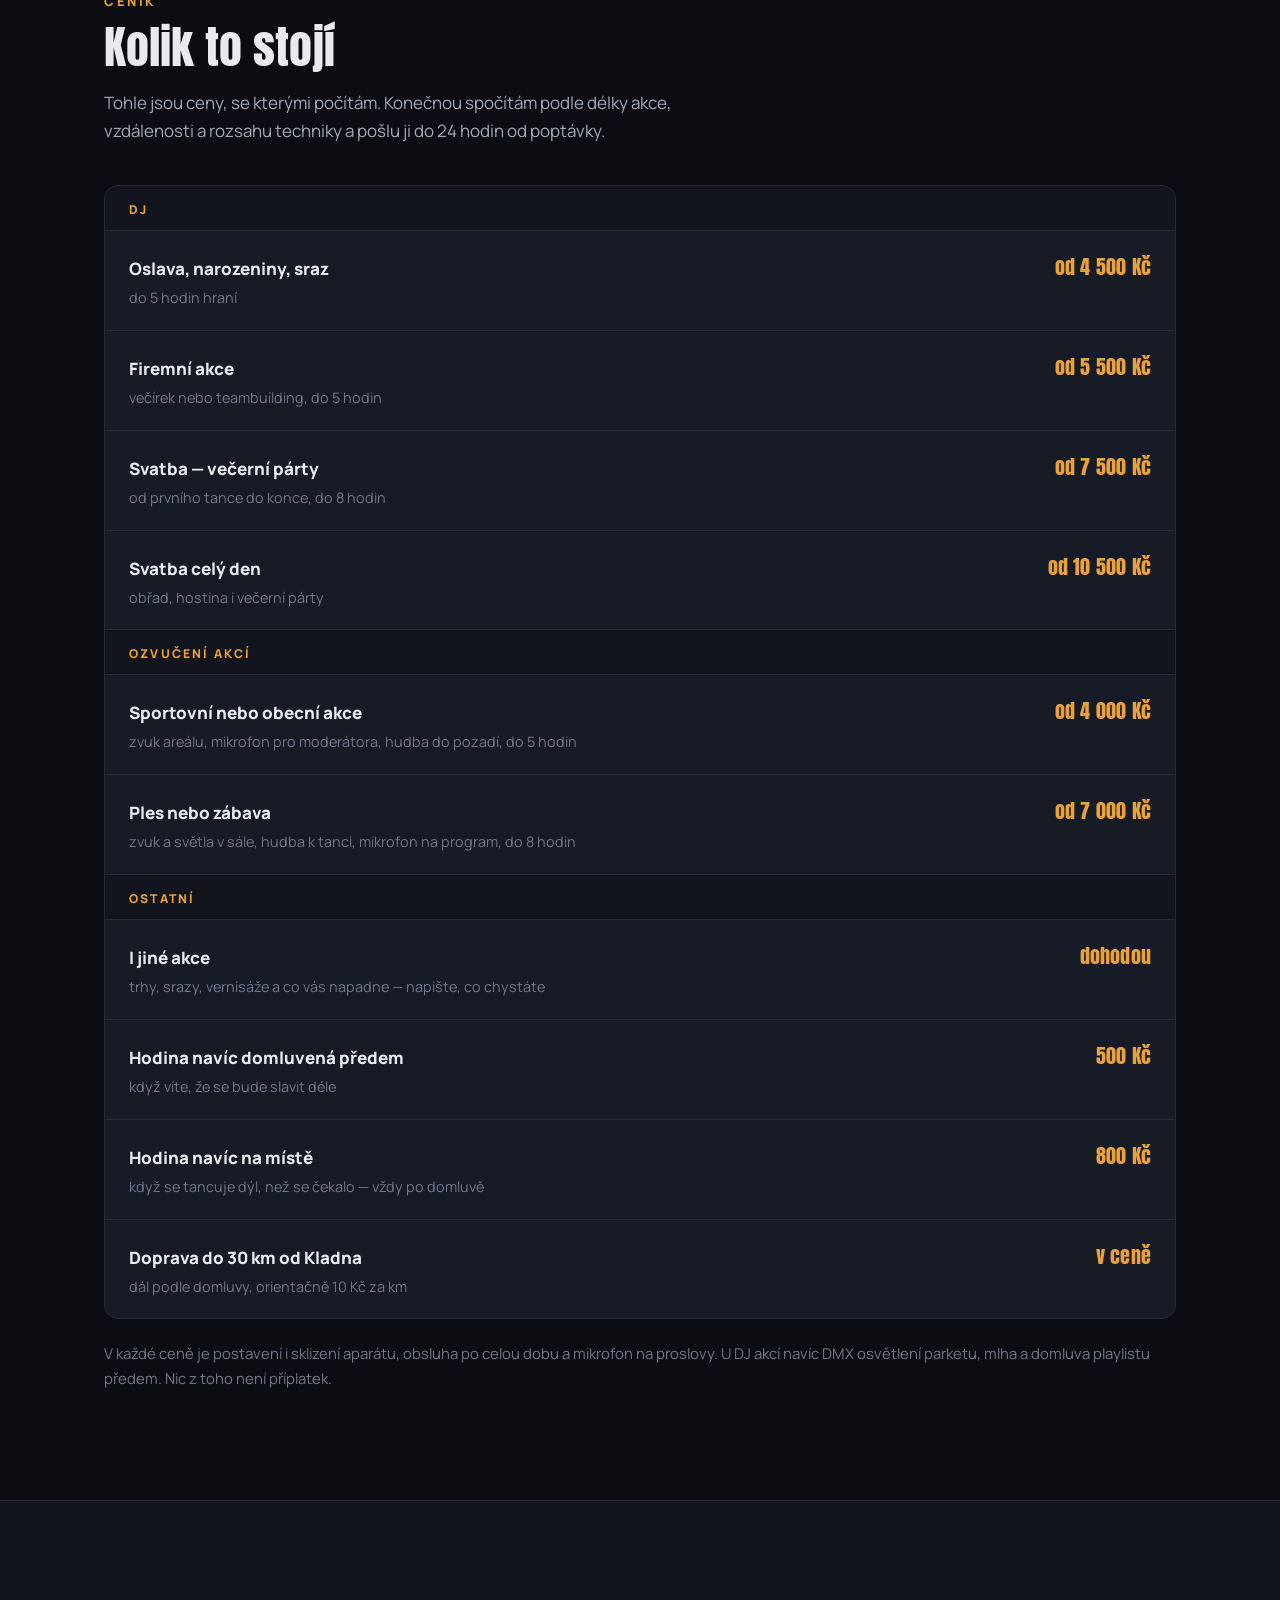
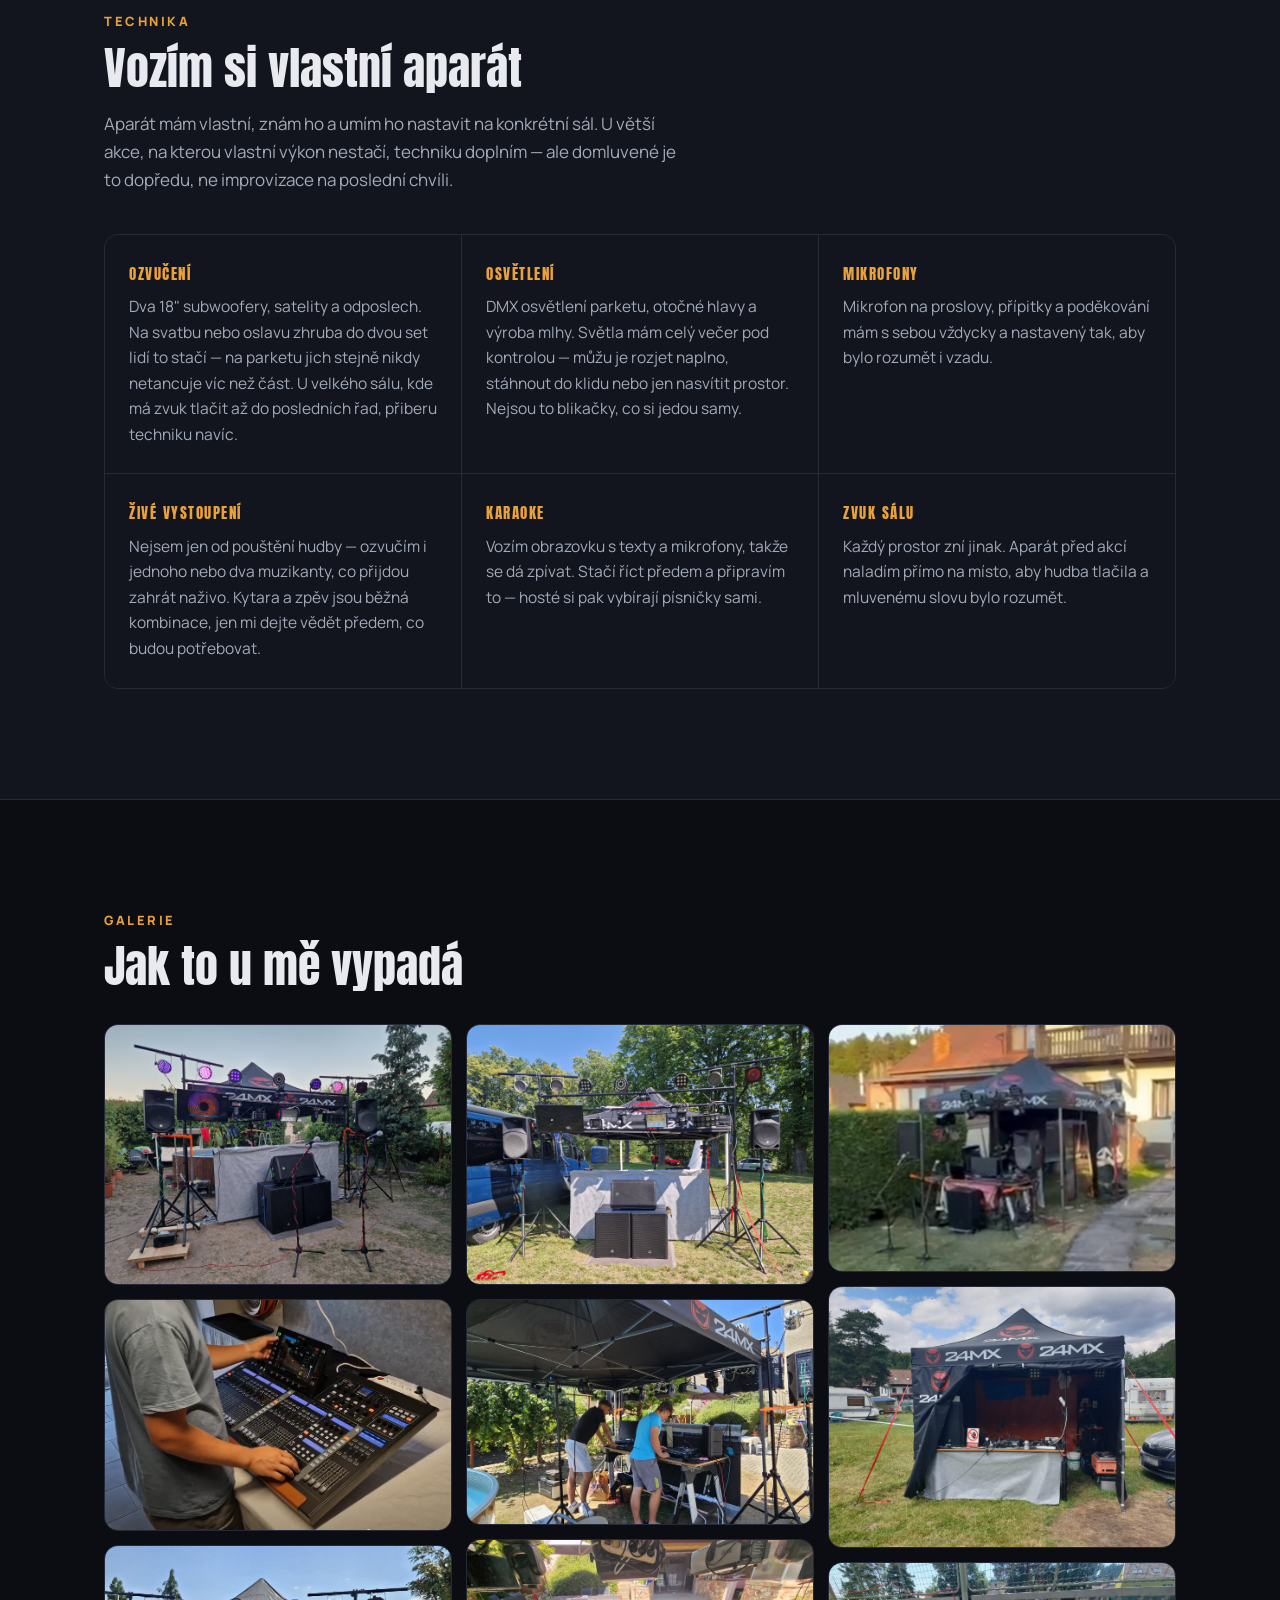
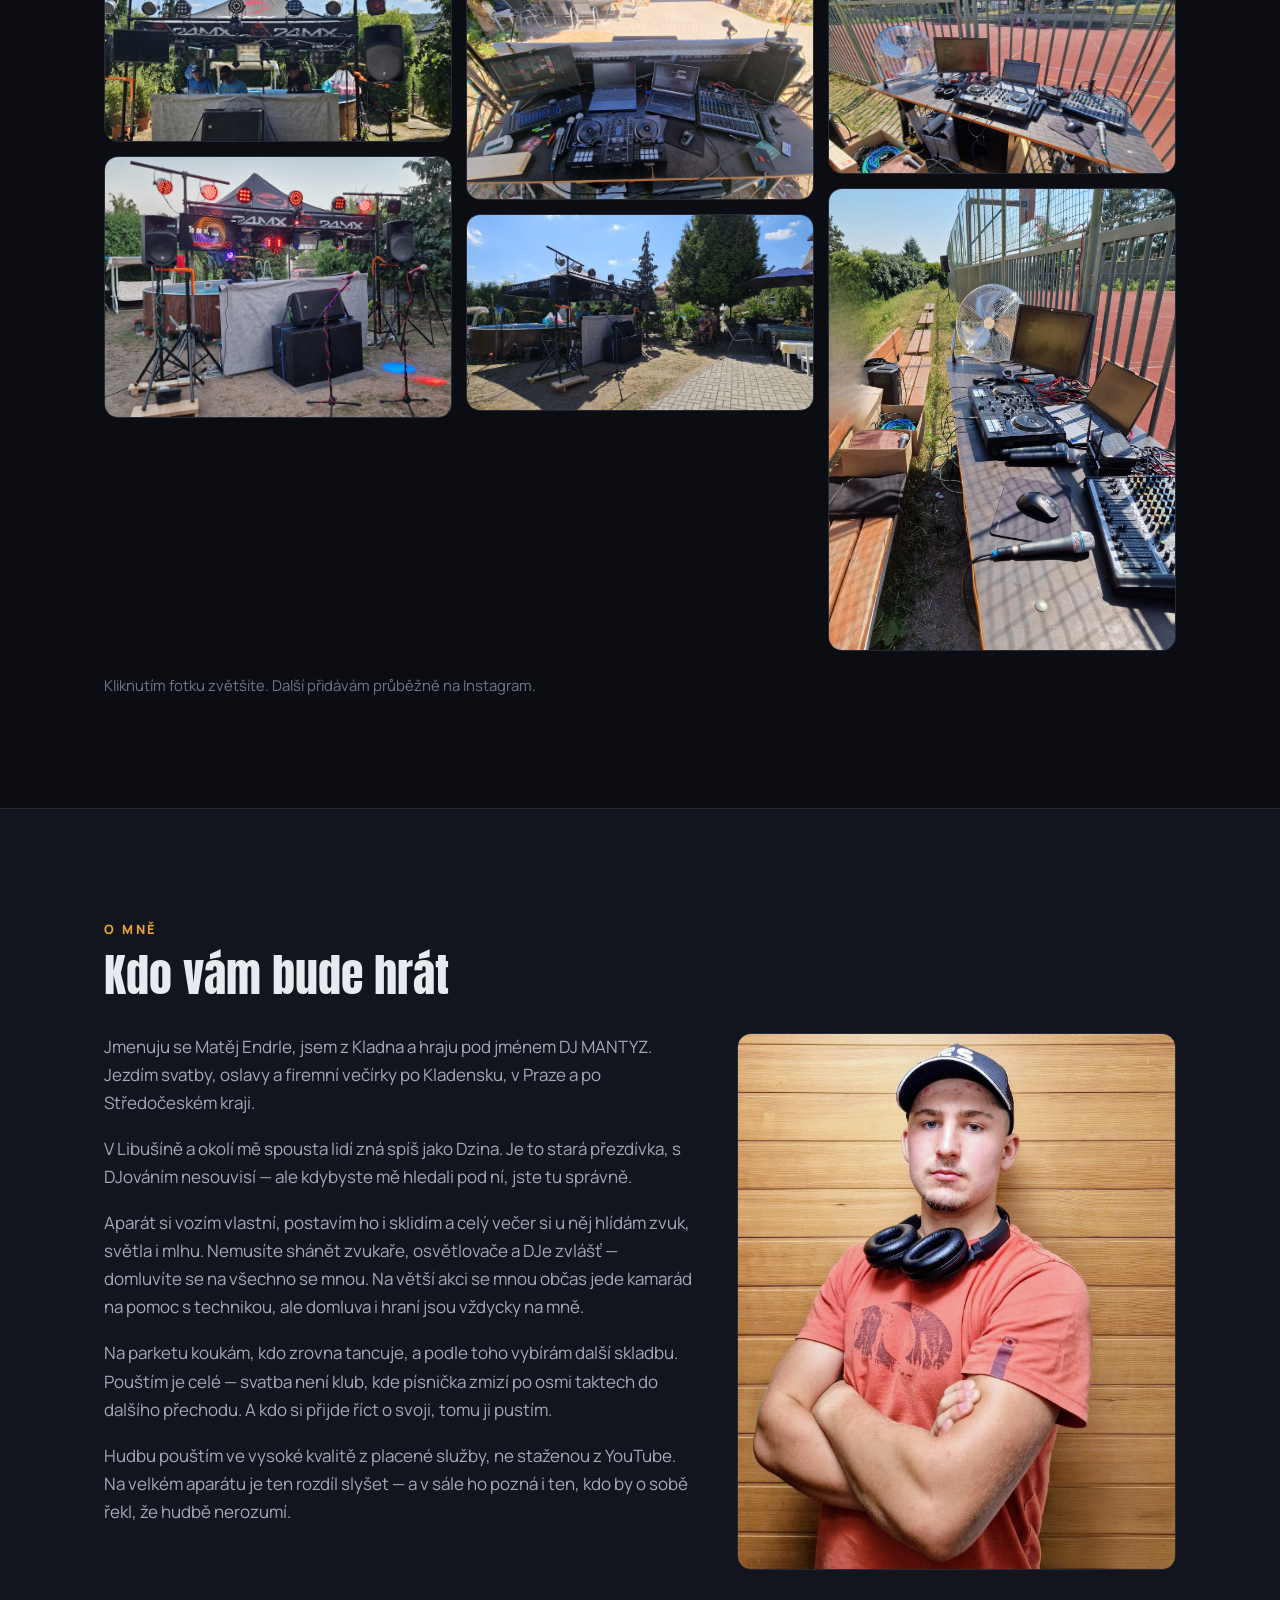
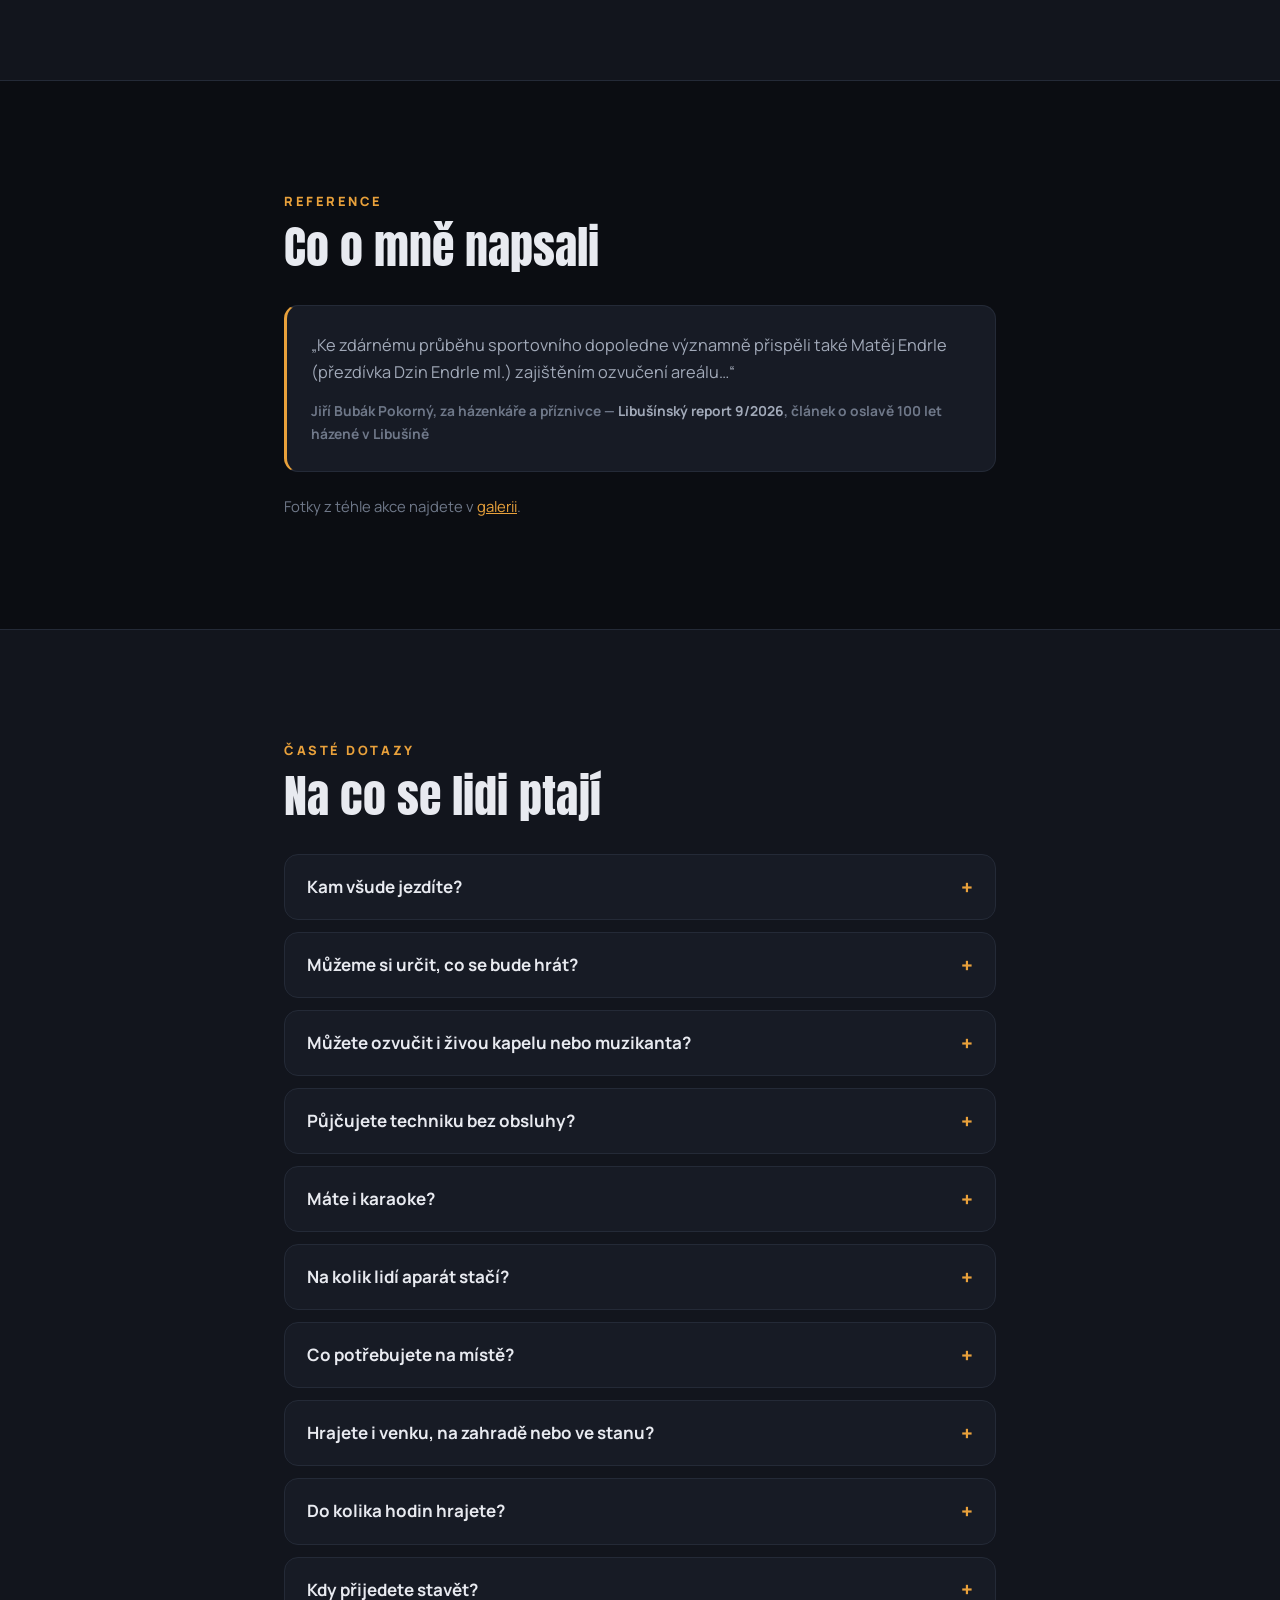
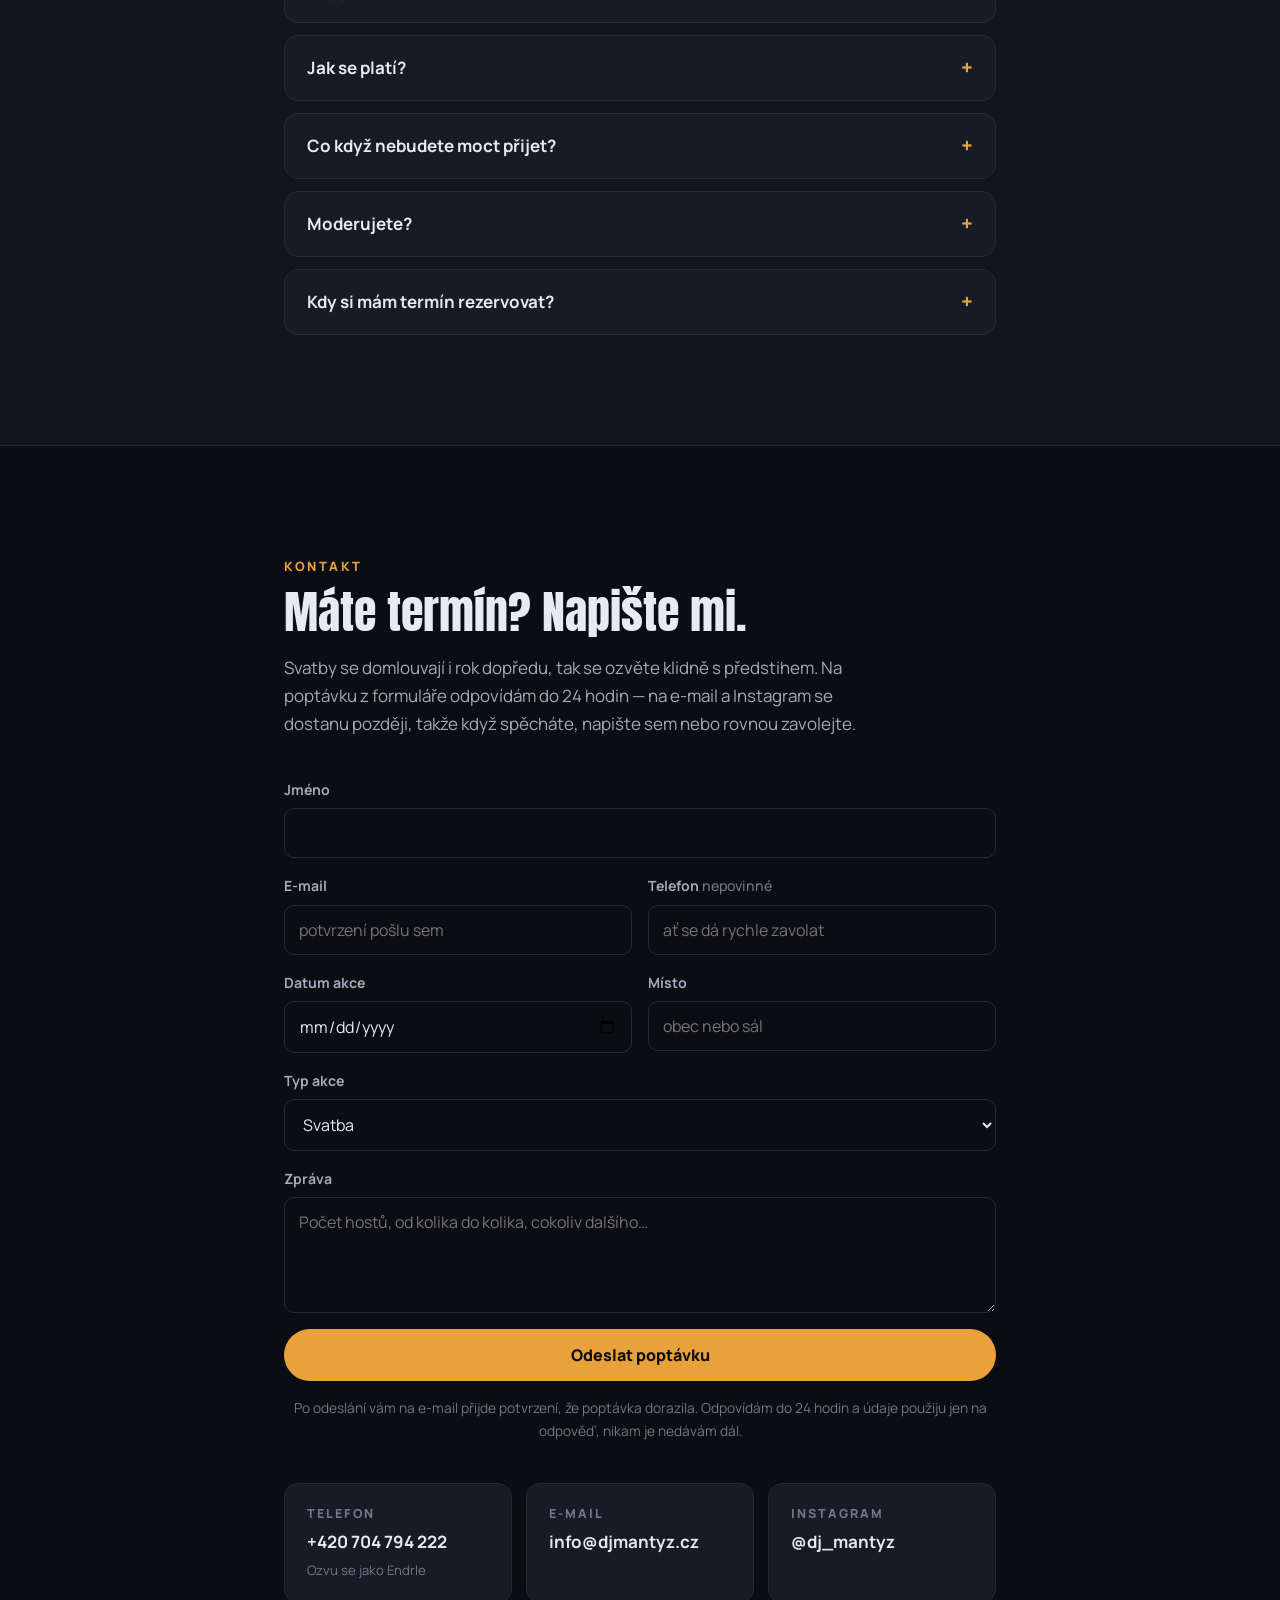
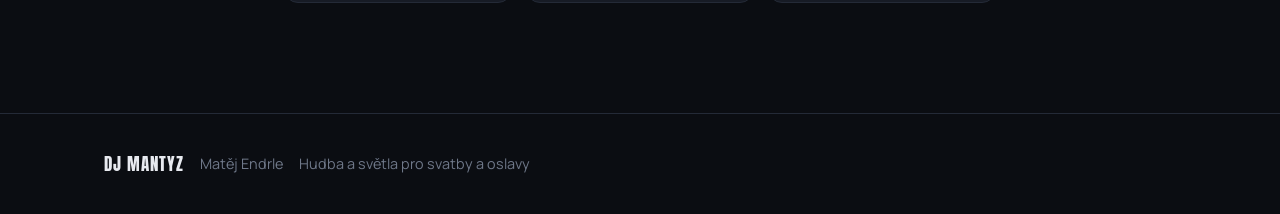
==== commit e08802bb: "Ozvuceni akci: fotka od pultu WING se zkouskou zvuku Pohled zvukare od pultu - WING v poprede, nove " ====
--- a/index.html
+++ b/index.html
@@ -229,6 +229,7 @@
         </article>
       </div>
 
+      <div class="ozv-spodek">
       <div class="vcene">
         <h3>Co zajistím</h3>
         <ul>
@@ -243,6 +244,10 @@
           psali o tom i v <a href="#reference">Libušínském reportu</a>.
           Ceny najdete v <a href="#cenik">ceníku</a>.
         </p>
+      </div>
+        <figure class="ozv-foto">
+          <img src="obr/zvuceni-wing.jpg" alt="Zkouška zvuku od pultu Behringer WING — reproboxy a dva subwoofery připravené na zahradě" loading="lazy">
+        </figure>
       </div>
     </div>
   </section>
@@ -449,6 +454,9 @@
       <h2>Kdo vám bude hrát</h2>
 
       <div class="omne">
+        <figure class="omne-foto">
+          <img src="obr/matej.jpg" alt="Matěj Endrle — DJ MANTYZ se sluchátky na krku" loading="lazy">
+        </figure>
         <div class="omne-txt">
           <p>
             Jmenuju se Matěj Endrle, jsem z Kladna a hraju pod jménem DJ MANTYZ.
@@ -479,9 +487,6 @@
           </p>
         </div>
 
-        <figure class="omne-foto">
-          <img src="obr/matej.jpg" alt="Matěj Endrle — DJ MANTYZ se sluchátky na krku" loading="lazy">
-        </figure>
       </div>
     </div>
   </section>
--- a/style.css
+++ b/style.css
@@ -295,14 +295,26 @@
    Jakmile se <figure class="omne-foto"> odkomentuje, prepne se to na dva sloupce. */
 .omne{display:grid;grid-template-columns:minmax(0,1fr);gap:38px;
   align-items:start;margin-top:34px;max-width:62ch}
-.omne:has(.omne-foto){grid-template-columns:minmax(0,1.15fr) minmax(0,.85fr);max-width:none}
+/* Na pocitaci dva sloupce: text vlevo, fotka vpravo (ve zdrojaku je fotka
+   prvni kvuli mobilu, sem ji vraci grid-column). */
+@media (min-width:821px){
+  .omne:has(.omne-foto){grid-template-columns:minmax(0,1.15fr) minmax(0,.85fr);max-width:none}
+  .omne-foto{grid-column:2;grid-row:1}
+  .omne-txt{grid-column:1;grid-row:1}
+}
 .omne-txt p{margin:0 0 18px;color:var(--text-2)}
 .omne-txt p:last-child{margin-bottom:0}
 .omne-foto{
   margin:0;border-radius:var(--radius);overflow:hidden;
   border:1px solid var(--linka);background:var(--panel);
 }
-@media (max-width:820px){ .omne{grid-template-columns:1fr;gap:26px} }
+/* Na telefonu text fotku obteka a pod ni pokracuje pres celou sirku —
+   jinak by vedle fotky zustala dlouha uzka nudle textu. */
+@media (max-width:820px){
+  .omne{display:block;max-width:none}
+  .omne::after{content:"";display:block;clear:both}
+  .omne-foto{float:right;width:44%;margin:4px 0 12px 16px}
+}
 
 /* ---------- UKÁZKA VIDEA ---------- */
 .video{
@@ -372,6 +384,17 @@
   color:var(--text);border-radius:99px;font-size:1.4rem;line-height:1;cursor:pointer;
 }
 .posta-zavrit:hover{background:rgba(255,255,255,.14)}
+
+/* ---------- OZVUČENÍ AKCÍ — seznam a fotka vedle sebe ---------- */
+.ozv-spodek{display:grid;grid-template-columns:minmax(0,1fr) minmax(0,1fr);gap:24px;align-items:stretch}
+.ozv-foto{margin:0;border-radius:var(--radius);overflow:hidden;
+  border:1px solid var(--linka);background:var(--panel);cursor:zoom-in}
+.ozv-foto img{width:100%;height:100%;object-fit:cover;pointer-events:none;transition:transform .4s}
+.ozv-foto:hover img{transform:scale(1.04)}
+@media (max-width:820px){
+  .ozv-spodek{grid-template-columns:1fr}
+  .ozv-foto img{height:auto}
+}
 
 /* ---------- PATIČKA ---------- */
 .pata{padding:36px 0;border-top:1px solid var(--linka)}
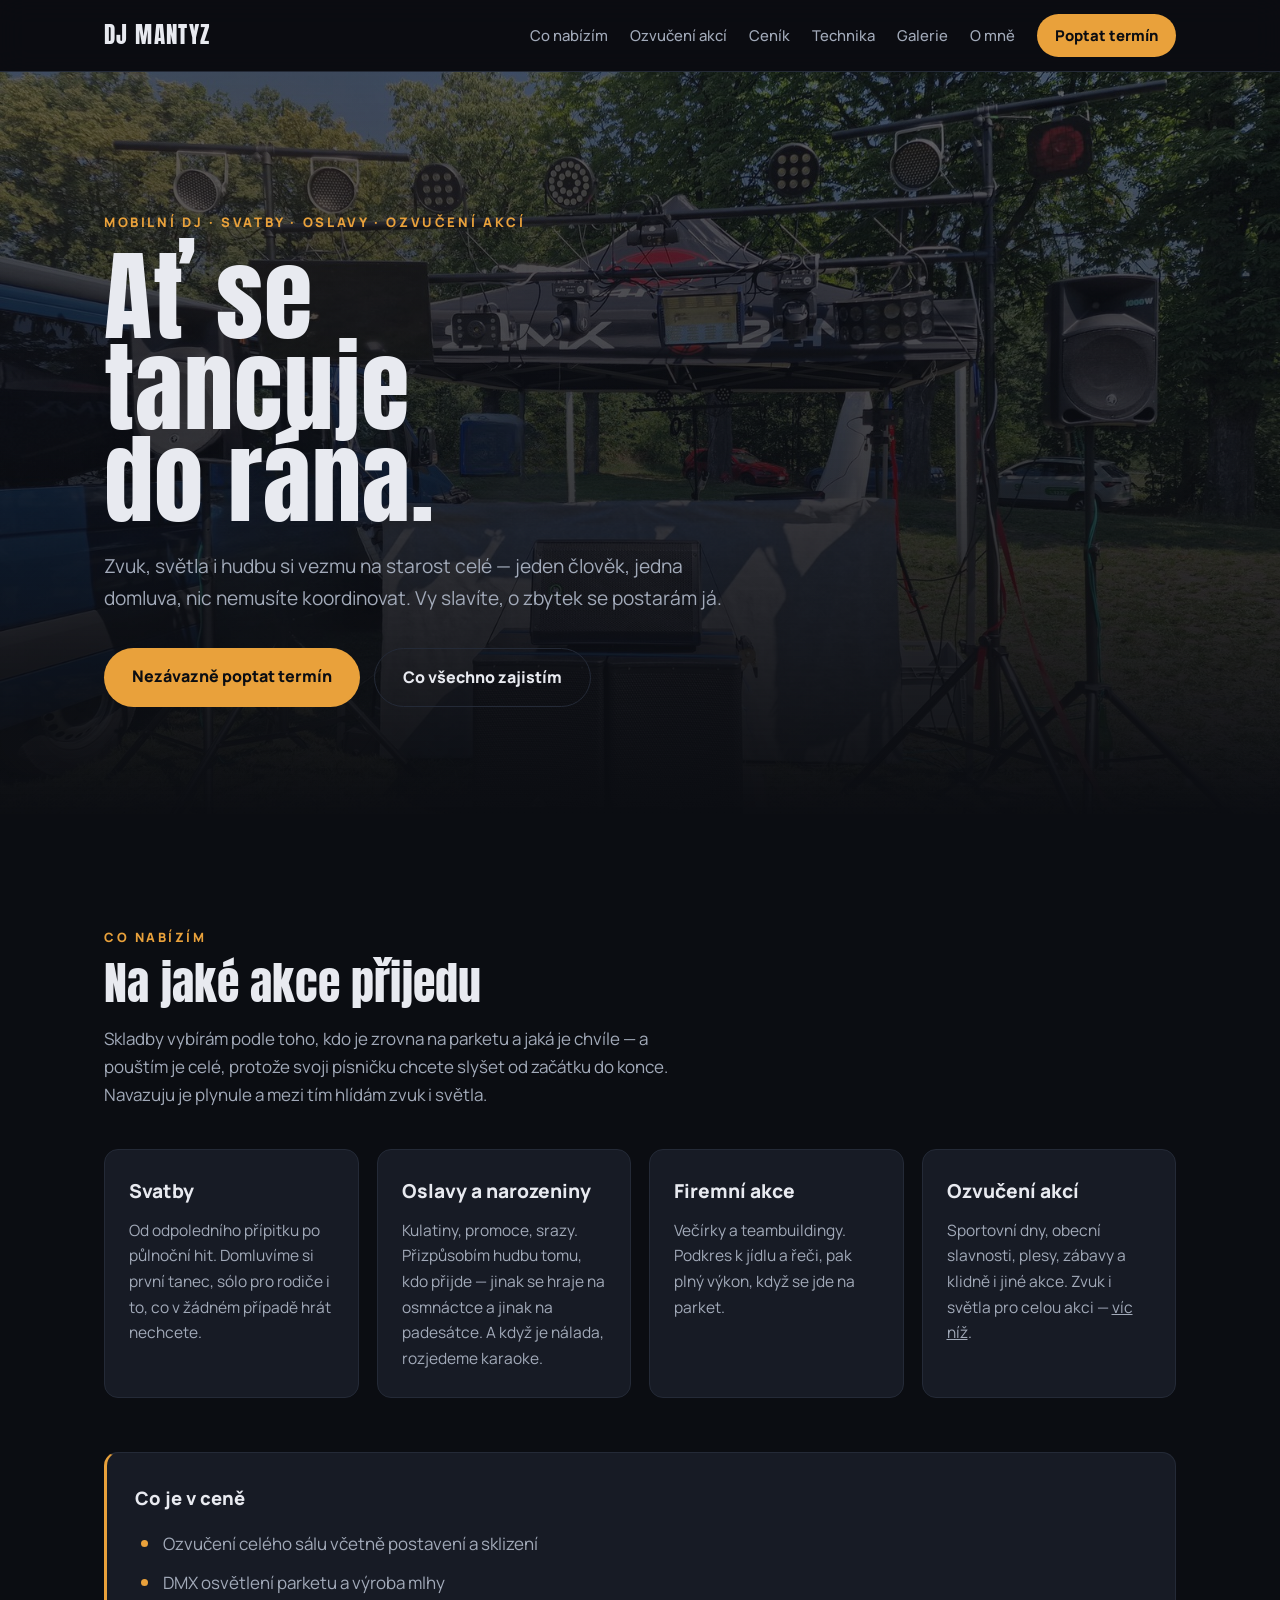
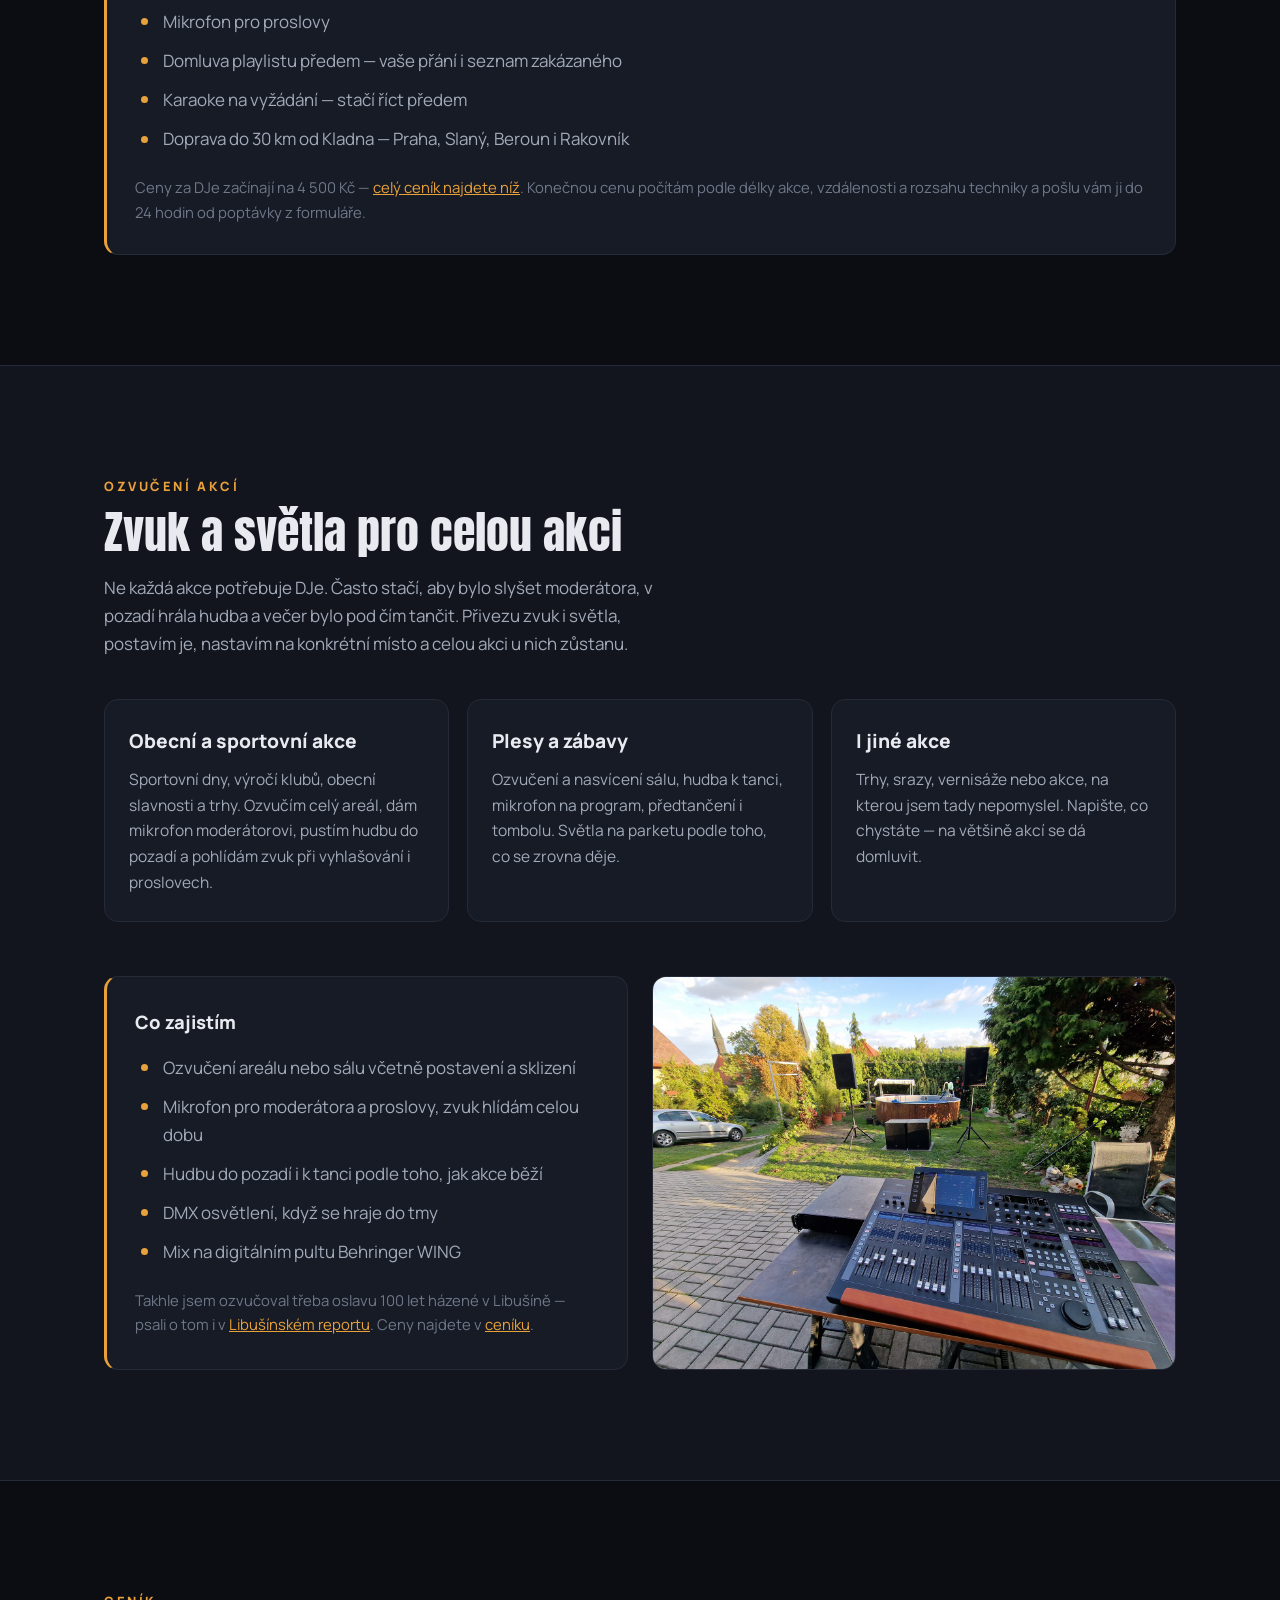
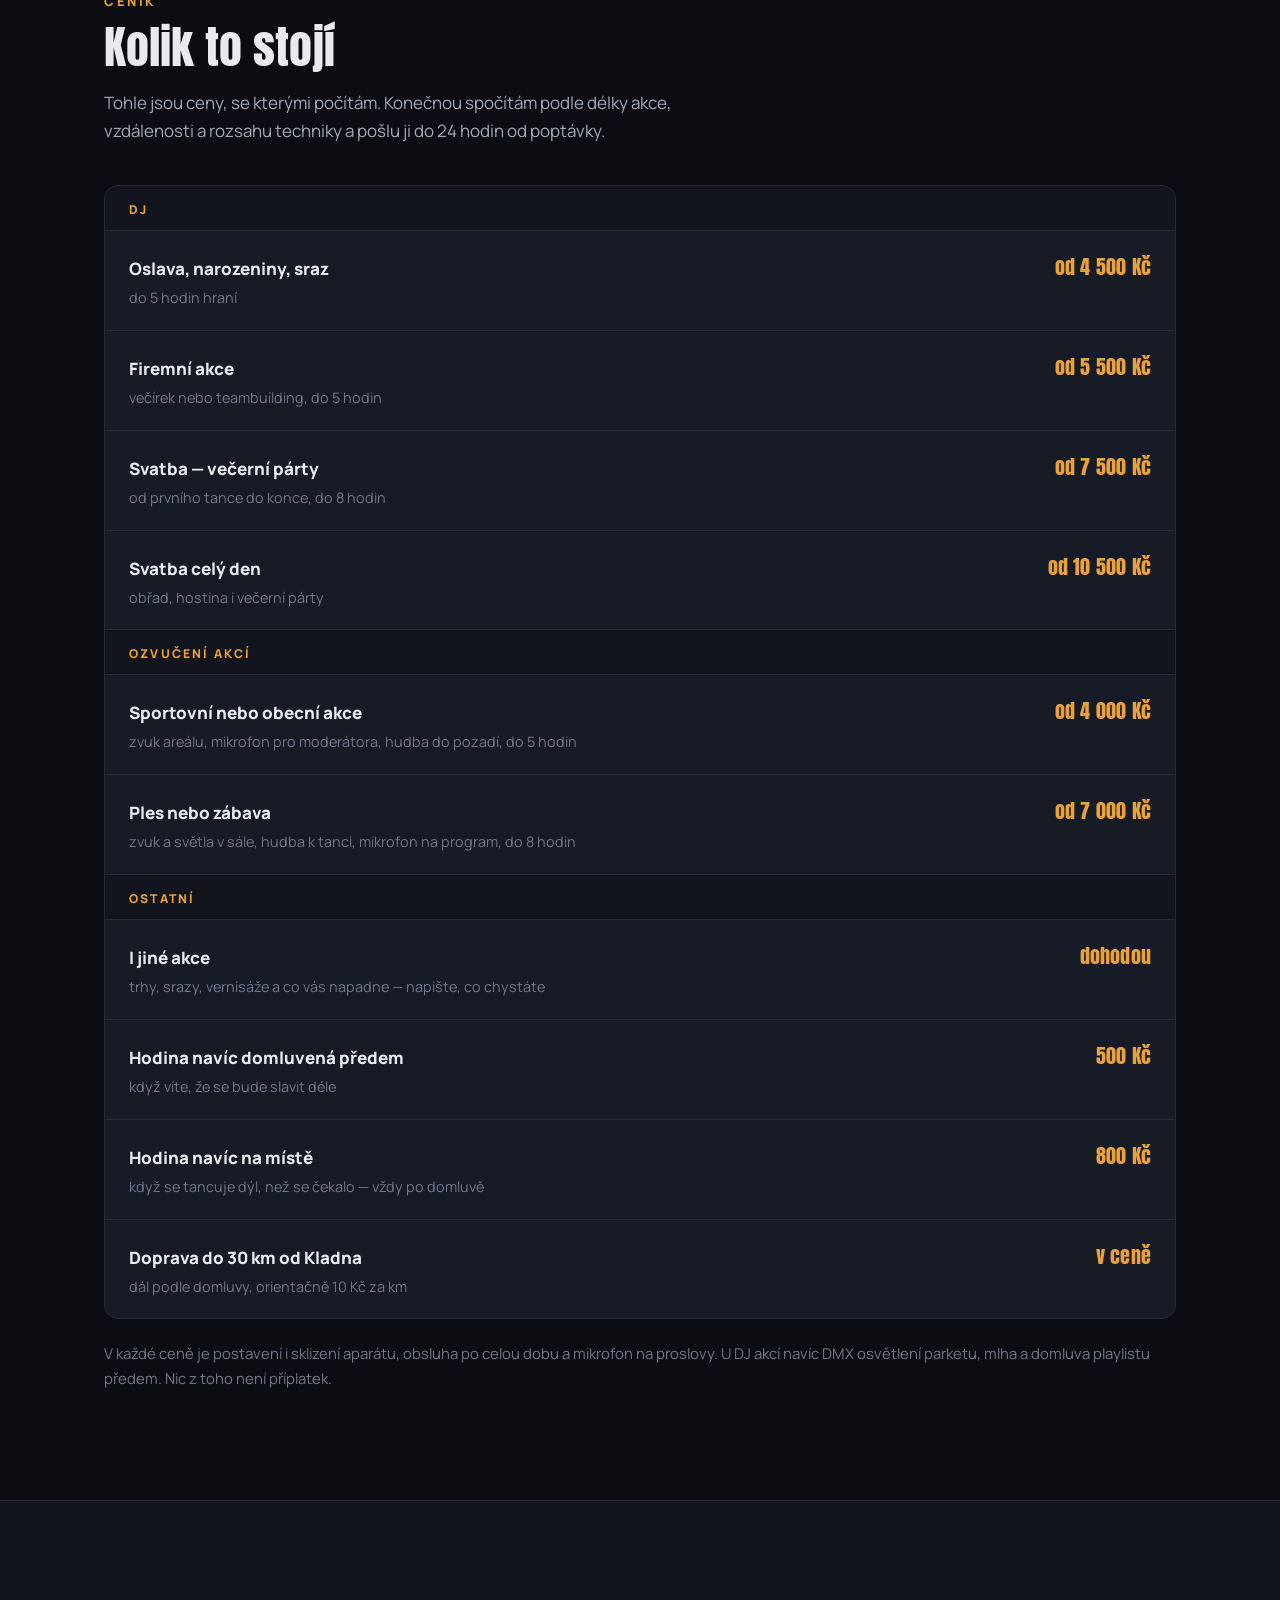
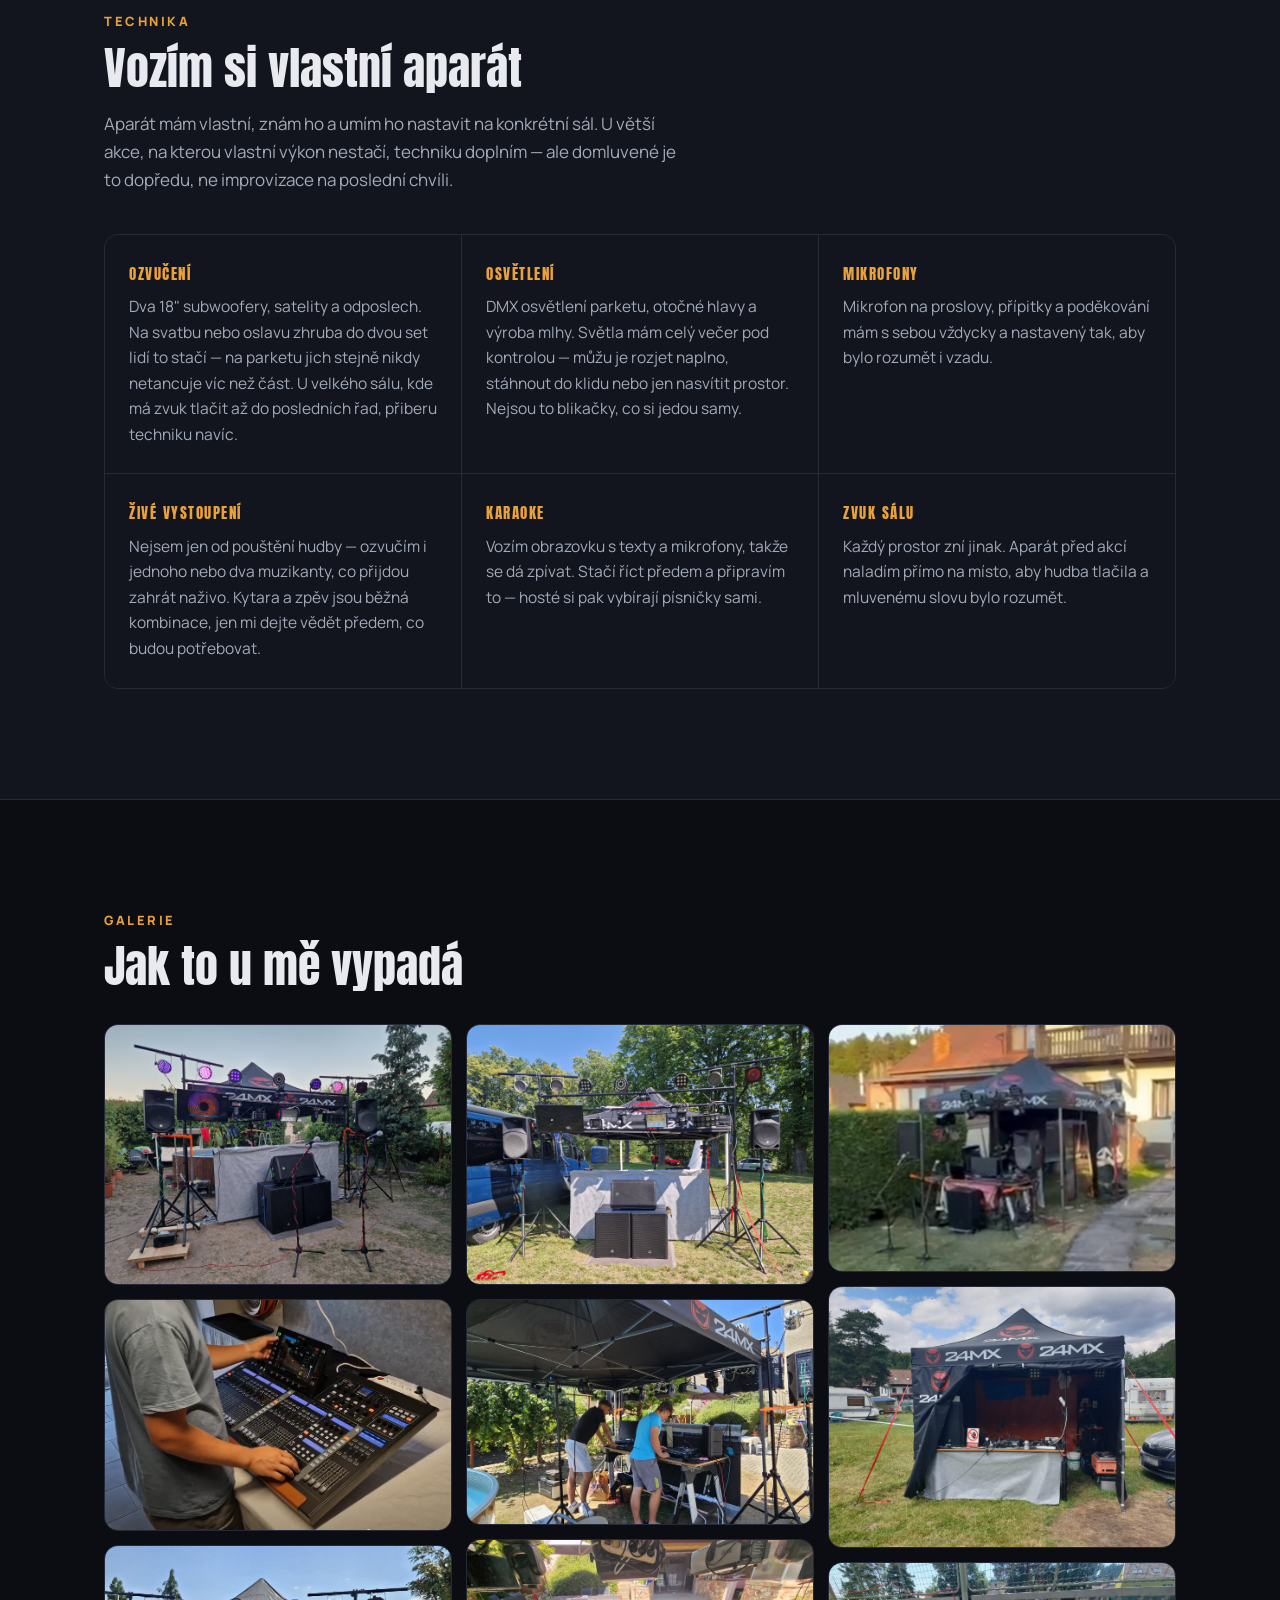
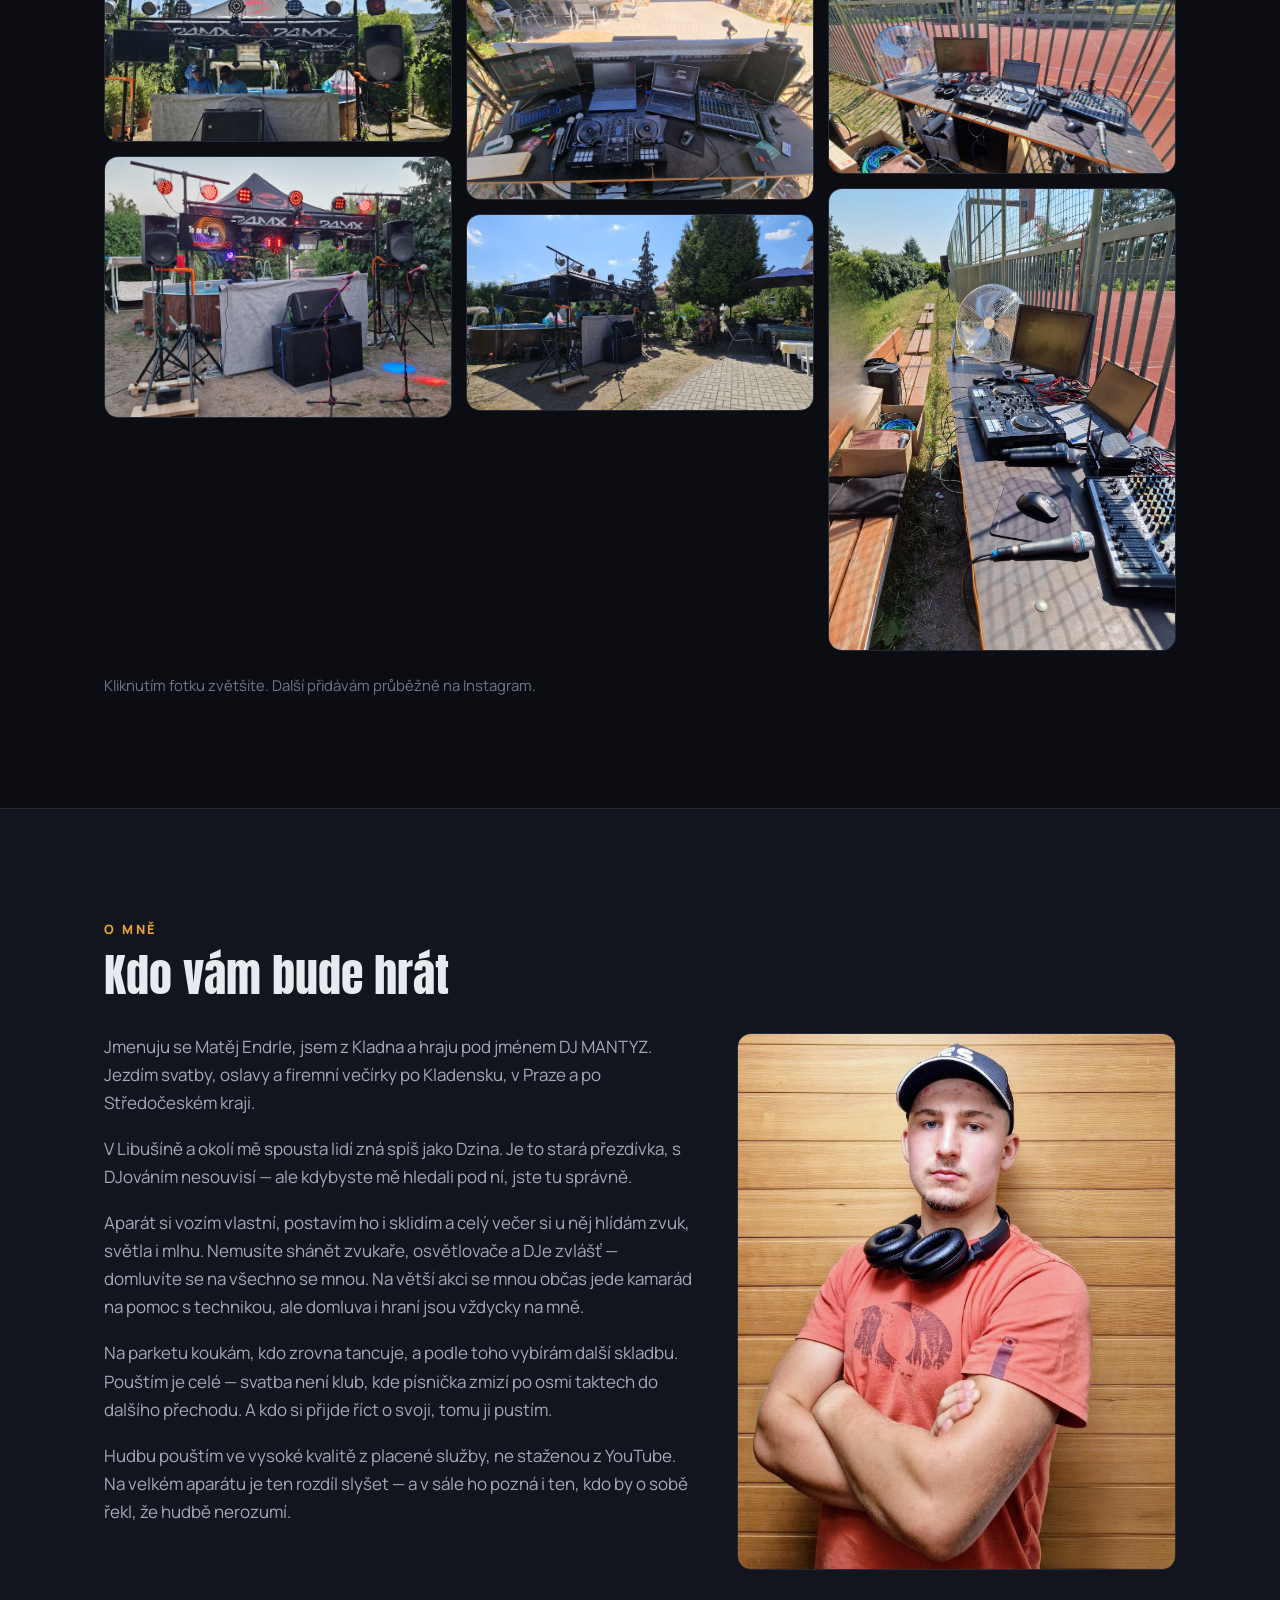
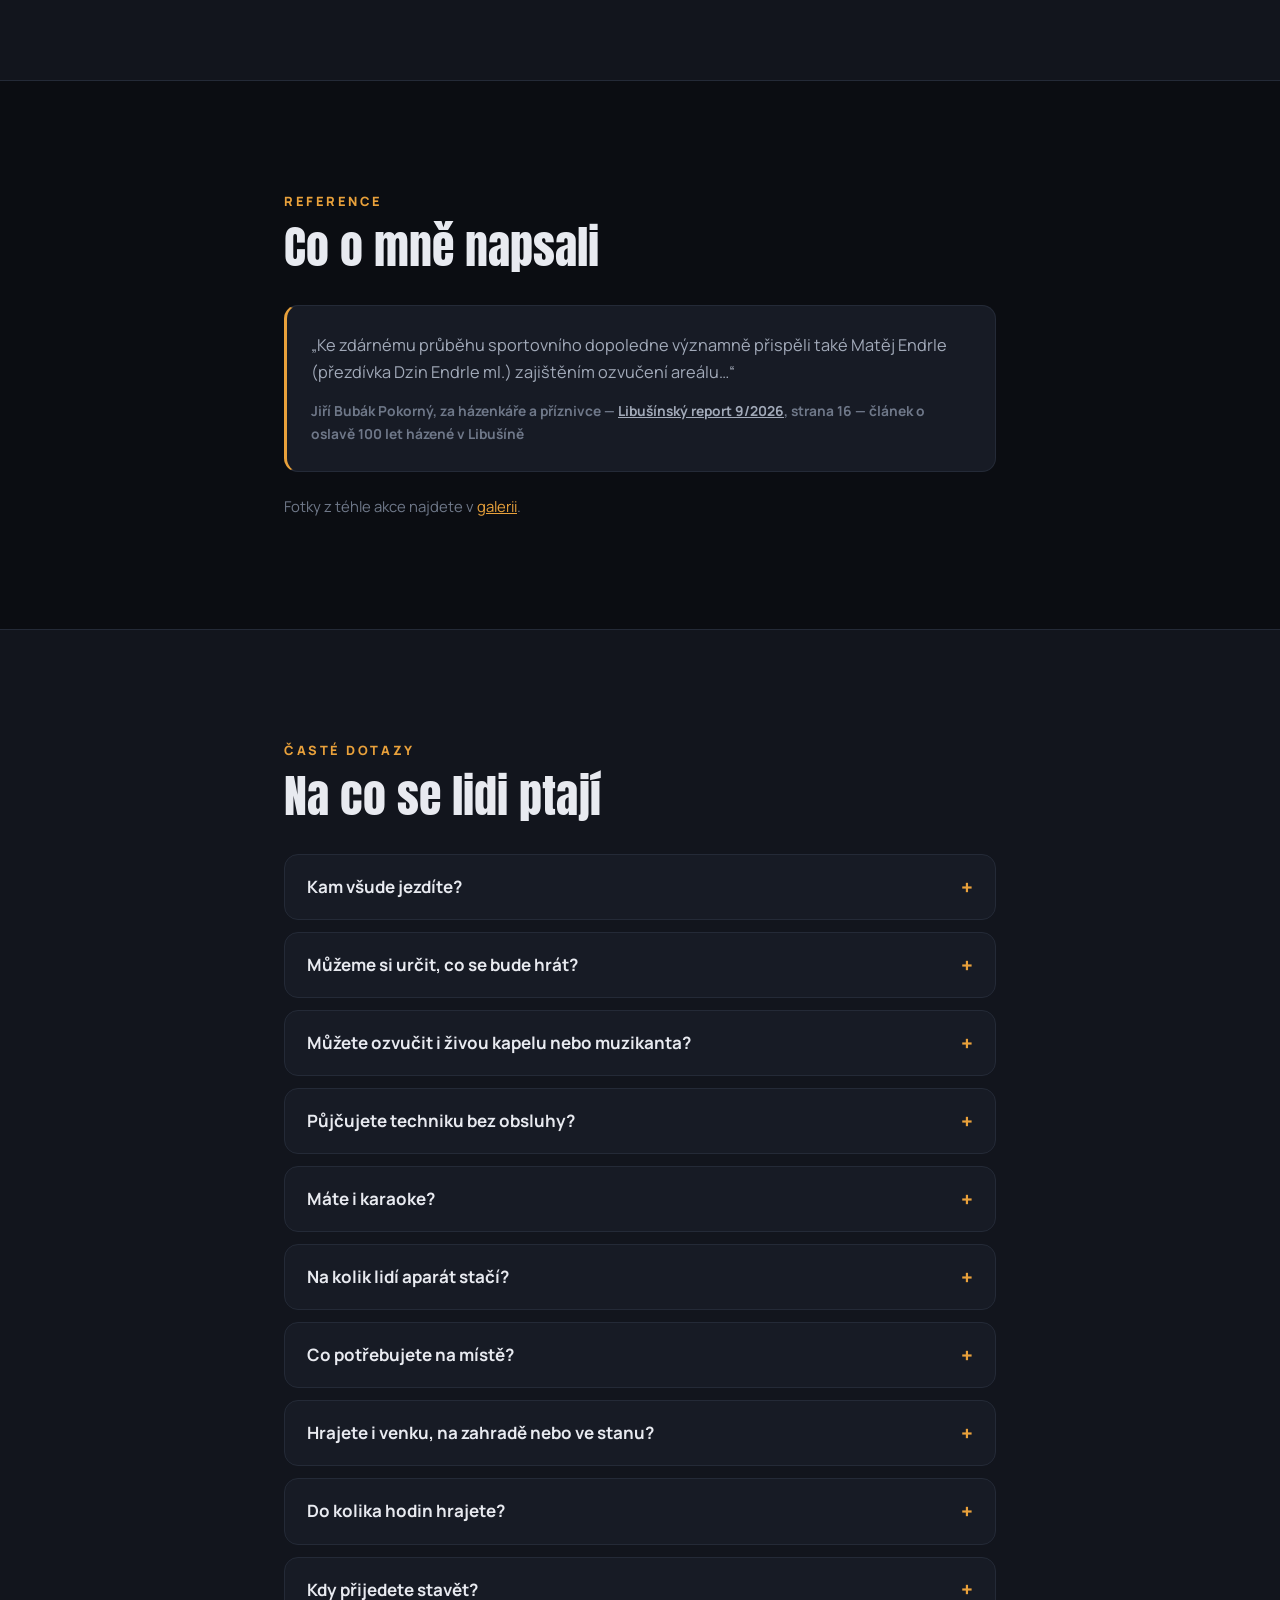
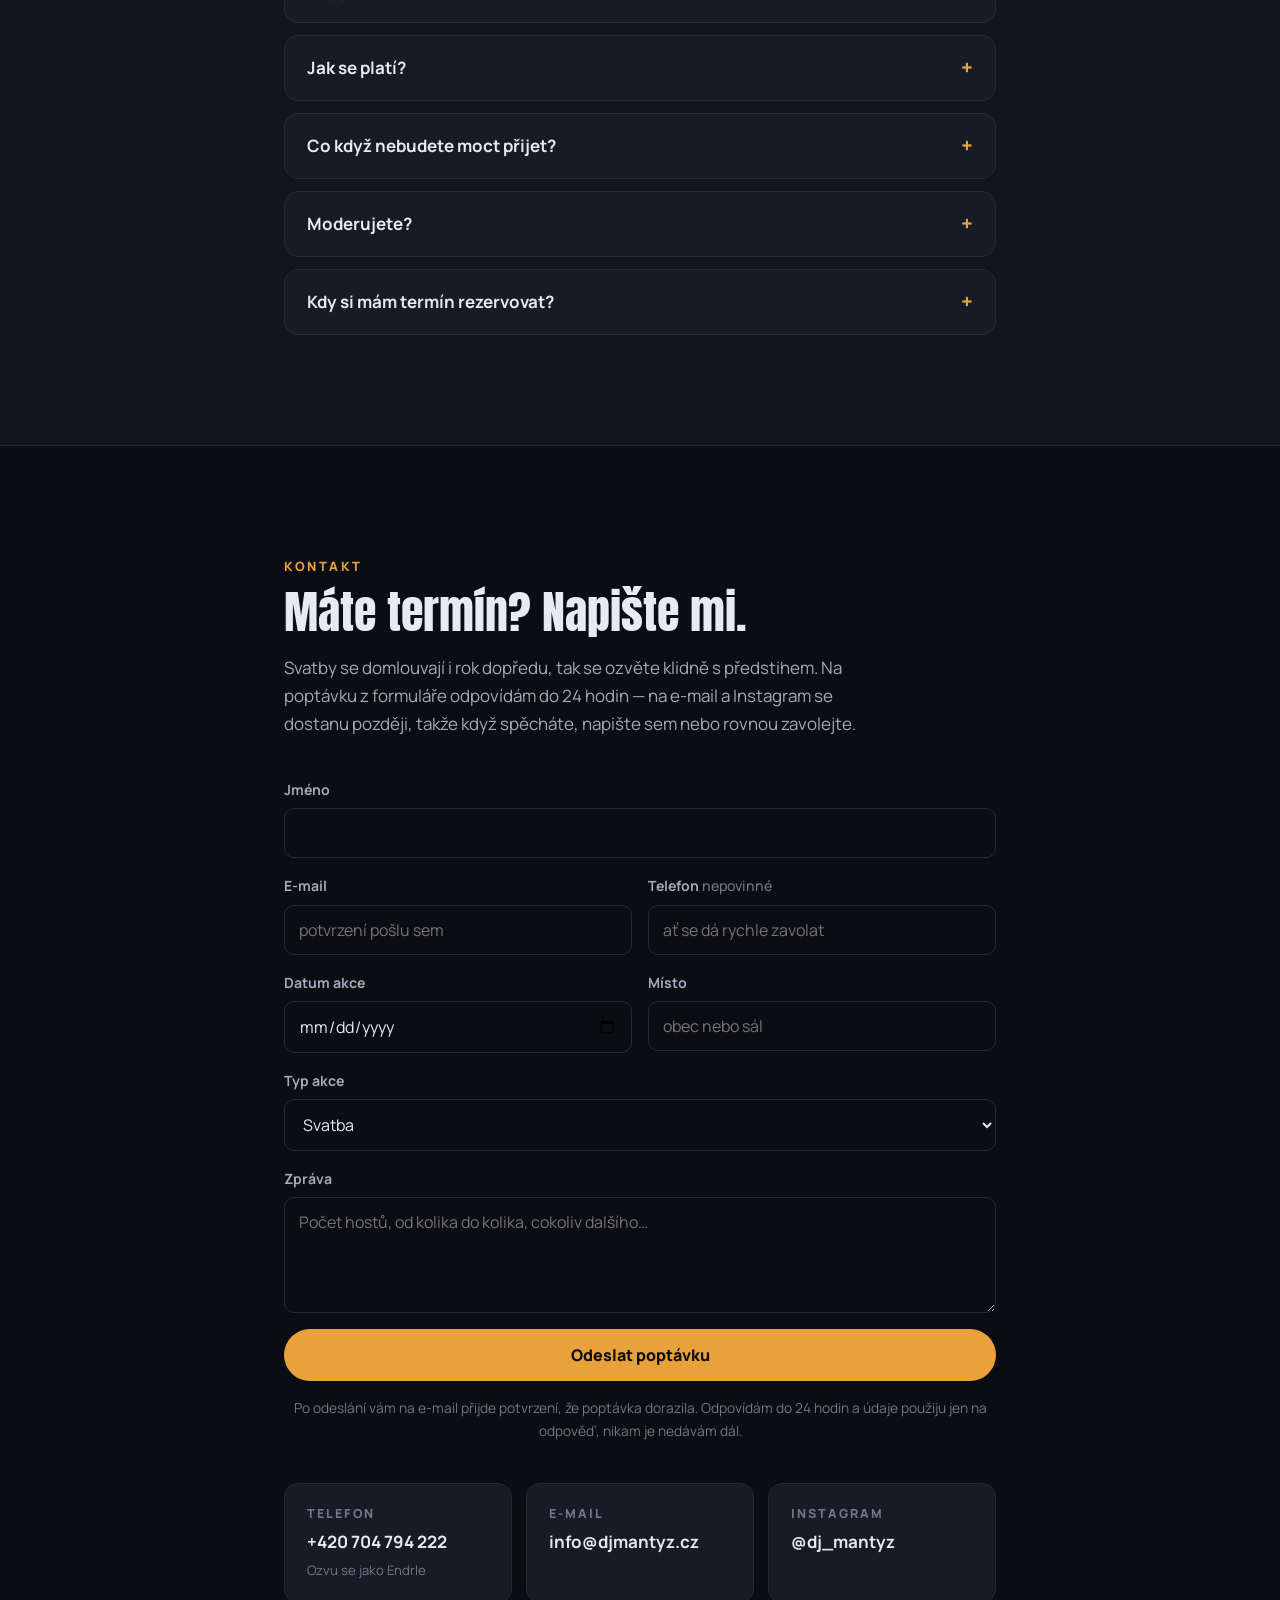
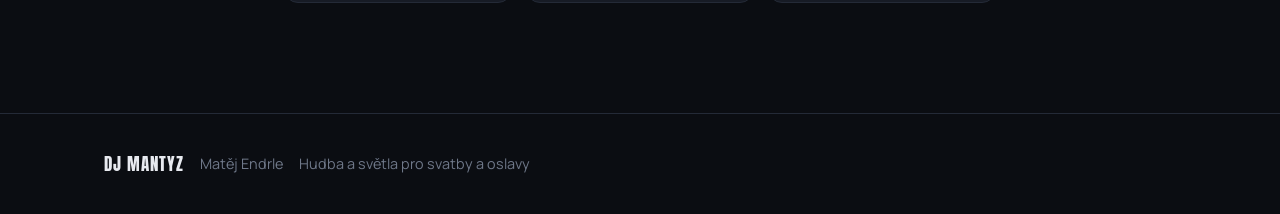
==== commit 3496b263: "Klasicky zoom fotek jako ve Fotkach + odkaz na Libusinsky report Zoom: puvodni "klik = skok na 2,2x " ====
--- a/index.html
+++ b/index.html
@@ -409,16 +409,16 @@
         a přepíšeš název souboru. Obrázky patří do složky obr/.
       -->
       <div class="galerie">
-        <figure class="foto"><img src="obr/sestava-vecer.jpg" alt="Postavená sestava na zahradní akci — světelná rampa, reproboxy a subwoofery za soumraku" loading="lazy"></figure>
+        <figure class="foto"><img src="obr/sestava-vecer.jpg" alt="Oslava osmdesátin — hotová sestava s rozsvícenou rampou za soumraku" loading="lazy"></figure>
         <figure class="foto"><img src="obr/wing-pult.jpg" alt="Nastavování zvuku na mixážním pultu Behringer WING" loading="lazy"></figure>
-        <figure class="foto"><img src="obr/rampa-cela.jpg" alt="Celá světelná rampa postavená na zahradní akci — devět reflektorů a reproboxy" loading="lazy"></figure>
-        <figure class="foto"><img src="obr/sestava-cervena.jpg" alt="Rampa nasvícená do červena nad parketem na venkovní akci" loading="lazy"></figure>
-        <figure class="foto"><img src="obr/rampa-svetla.jpg" alt="Světelná rampa s DMX reflektory a reproboxy na venkovní akci" loading="lazy"></figure>
-        <figure class="foto"><img src="obr/priprava-stan.jpg" alt="Příprava techniky pod stanem před začátkem akce" loading="lazy"></figure>
-        <figure class="foto"><img src="obr/pult-pohled.jpg" alt="Pohled od pultu — kontroler, notebooky, mixážní pult a světelný pult" loading="lazy"></figure>
-        <figure class="foto"><img src="obr/ozvuceni-kytara.jpg" alt="Ozvučení kytaristy hrajícího naživo na zahradní akci" loading="lazy"></figure>
-        <figure class="foto"><img src="obr/stan-akce.jpg" alt="Postavený stan s technikou na zahradní akci za podvečera" loading="lazy"></figure>
-        <figure class="foto"><img src="obr/stan-24mx.jpg" alt="Postavený DJ stan s technikou na venkovní akci" loading="lazy"></figure>
+        <figure class="foto"><img src="obr/rampa-cela.jpg" alt="Oslava osmdesátin — celá rampa s devíti reflektory" loading="lazy"></figure>
+        <figure class="foto"><img src="obr/sestava-cervena.jpg" alt="Oslava osmdesátin — rampa nasvícená do červena nad parketem" loading="lazy"></figure>
+        <figure class="foto"><img src="obr/rampa-svetla.jpg" alt="Svatba na fotbalovém hřišti — rampa s reflektory a reproboxy" loading="lazy"></figure>
+        <figure class="foto"><img src="obr/priprava-stan.jpg" alt="Nastavování sestavy na oslavě osmdesátin" loading="lazy"></figure>
+        <figure class="foto"><img src="obr/pult-pohled.jpg" alt="Pohled DJe od pultu — kontroler, notebooky, mixážní a světelný pult" loading="lazy"></figure>
+        <figure class="foto"><img src="obr/ozvuceni-kytara.jpg" alt="Ozvučení kytaristy na oslavě osmdesátin" loading="lazy"></figure>
+        <figure class="foto"><img src="obr/stan-akce.jpg" alt="Oslava narozenin — stan s technikou na zahradě" loading="lazy"></figure>
+        <figure class="foto"><img src="obr/stan-24mx.jpg" alt="Ozvučení akce v kempu — stan s pultem a technikou" loading="lazy"></figure>
         <figure class="foto"><img src="obr/pult-hriste.jpg" alt="Ozvučení oslavy 100 let házené v Libušíně — pult u školního hřiště" loading="lazy"></figure>
         <figure class="foto"><img src="obr/pult-detail.jpg" alt="100 let házené v Libušíně — pult s mixem a mikrofony pro moderátora" loading="lazy"></figure>
       </div>
@@ -504,7 +504,9 @@
             také Matěj Endrle (přezdívka Dzin Endrle ml.) zajištěním ozvučení areálu…“</blockquote>
           <figcaption>
             Jiří Bubák Pokorný, za házenkáře a příznivce —
-            <cite>Libušínský report 9/2026</cite>, článek o oslavě 100 let házené v Libušíně
+            <cite><a href="https://www.mestolibusin.cz/modules/file_storage/download.php?file=7b0f2a2c%7C1134&amp;inline=1#page=16"
+              target="_blank" rel="noopener">Libušínský report 9/2026</a></cite>, strana 16 —
+            článek o oslavě 100 let házené v Libušíně
           </figcaption>
         </figure>
       </div>
--- a/style.css
+++ b/style.css
@@ -182,17 +182,19 @@
   animation:lupa-nabeh .18s ease-out;
 }
 @keyframes lupa-nabeh{from{opacity:0}to{opacity:1}}
+.lupa{touch-action:none}   /* gesta dvema prsty resi skript, ne prohlizec */
 .lupa-foto{
   max-width:min(1100px,92vw);max-height:84vh;
   width:auto;height:auto;border-radius:10px;
   box-shadow:0 24px 60px rgba(0,0,0,.6);
-  cursor:zoom-in;transition:transform .22s ease-out;
-  touch-action:none;
-}
-/* Priblizeni po dalsim kliknuti. Kam se klikne, tam se to priblizi —
-   transform-origin nastavuje skript podle pozice kurzoru nebo prstu. */
-.lupa-foto.priblizeno{cursor:zoom-out;transform:scale(2.2);transition:transform .22s ease-out}
-.lupa-foto.priblizeno.taham{transition:none}
+  transform-origin:0 0;touch-action:none;
+  user-select:none;-webkit-user-drag:none;
+}
+/* Priblizeni jako ve Fotkach: kolecko / dva prsty / dvojklik.
+   Plynuly prechod jen u dvojkliku, pri tahani a kolecku by brzdil. */
+.lupa-foto.plynule{transition:transform .22s ease-out}
+.lupa.zoom .lupa-foto{cursor:grab}
+.lupa.zoom .lupa-foto:active{cursor:grabbing}
 /* Pri priblizeni prekazi popisek i sipky — zmizi. */
 .lupa.zoom .lupa-popis,
 .lupa.zoom .lupa-sip{opacity:0;pointer-events:none}
